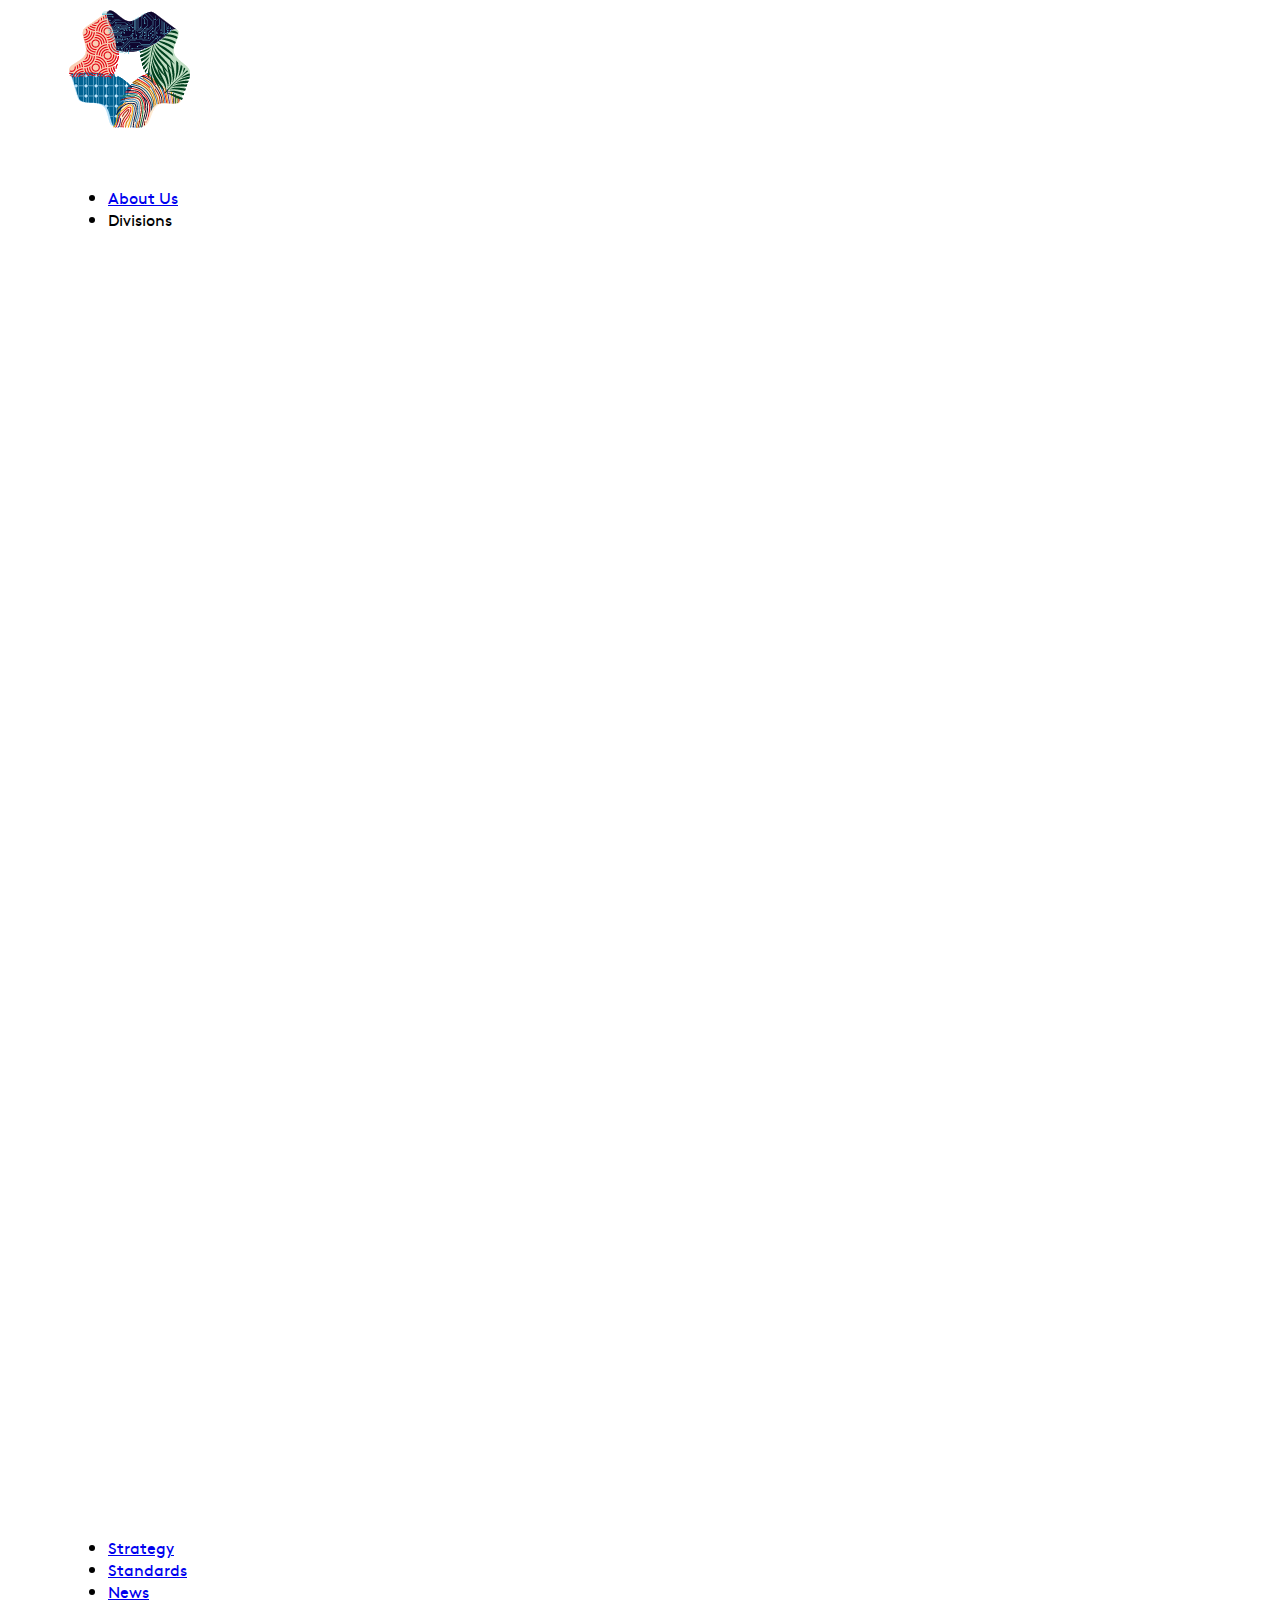
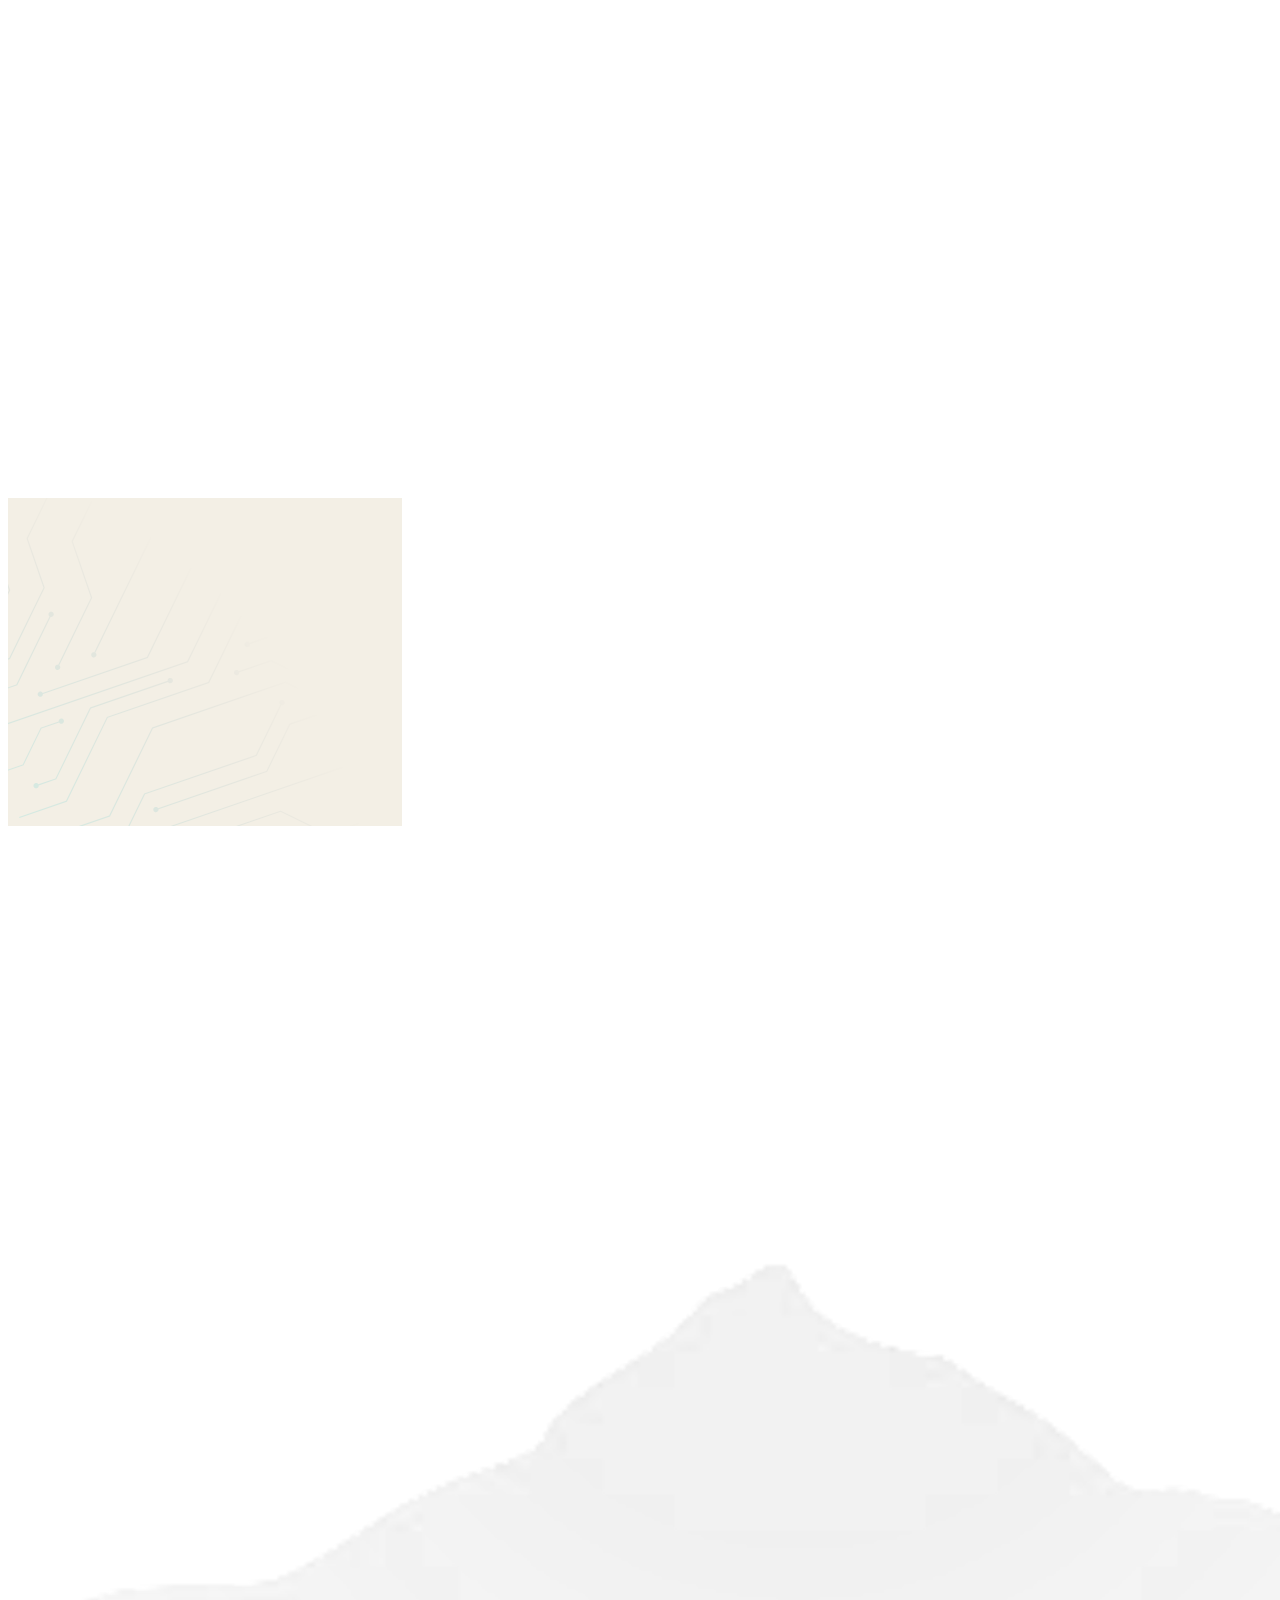
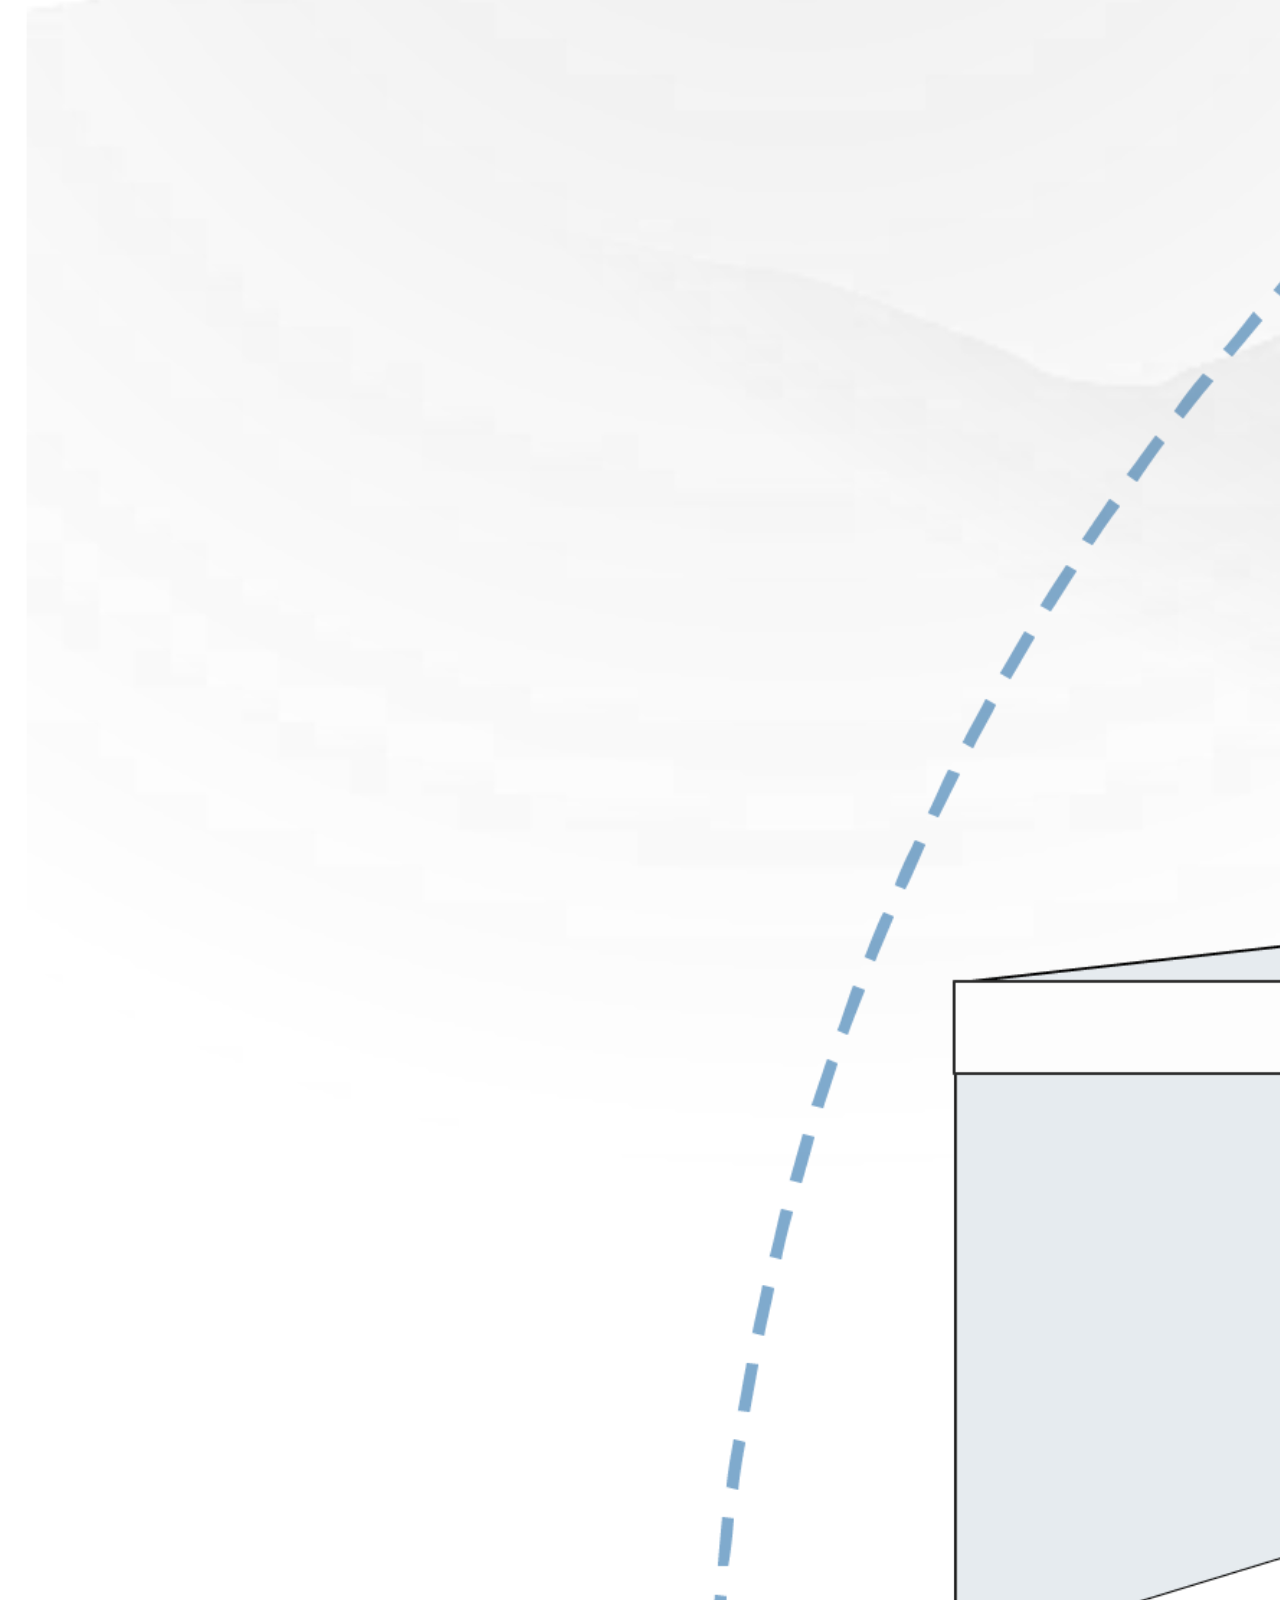
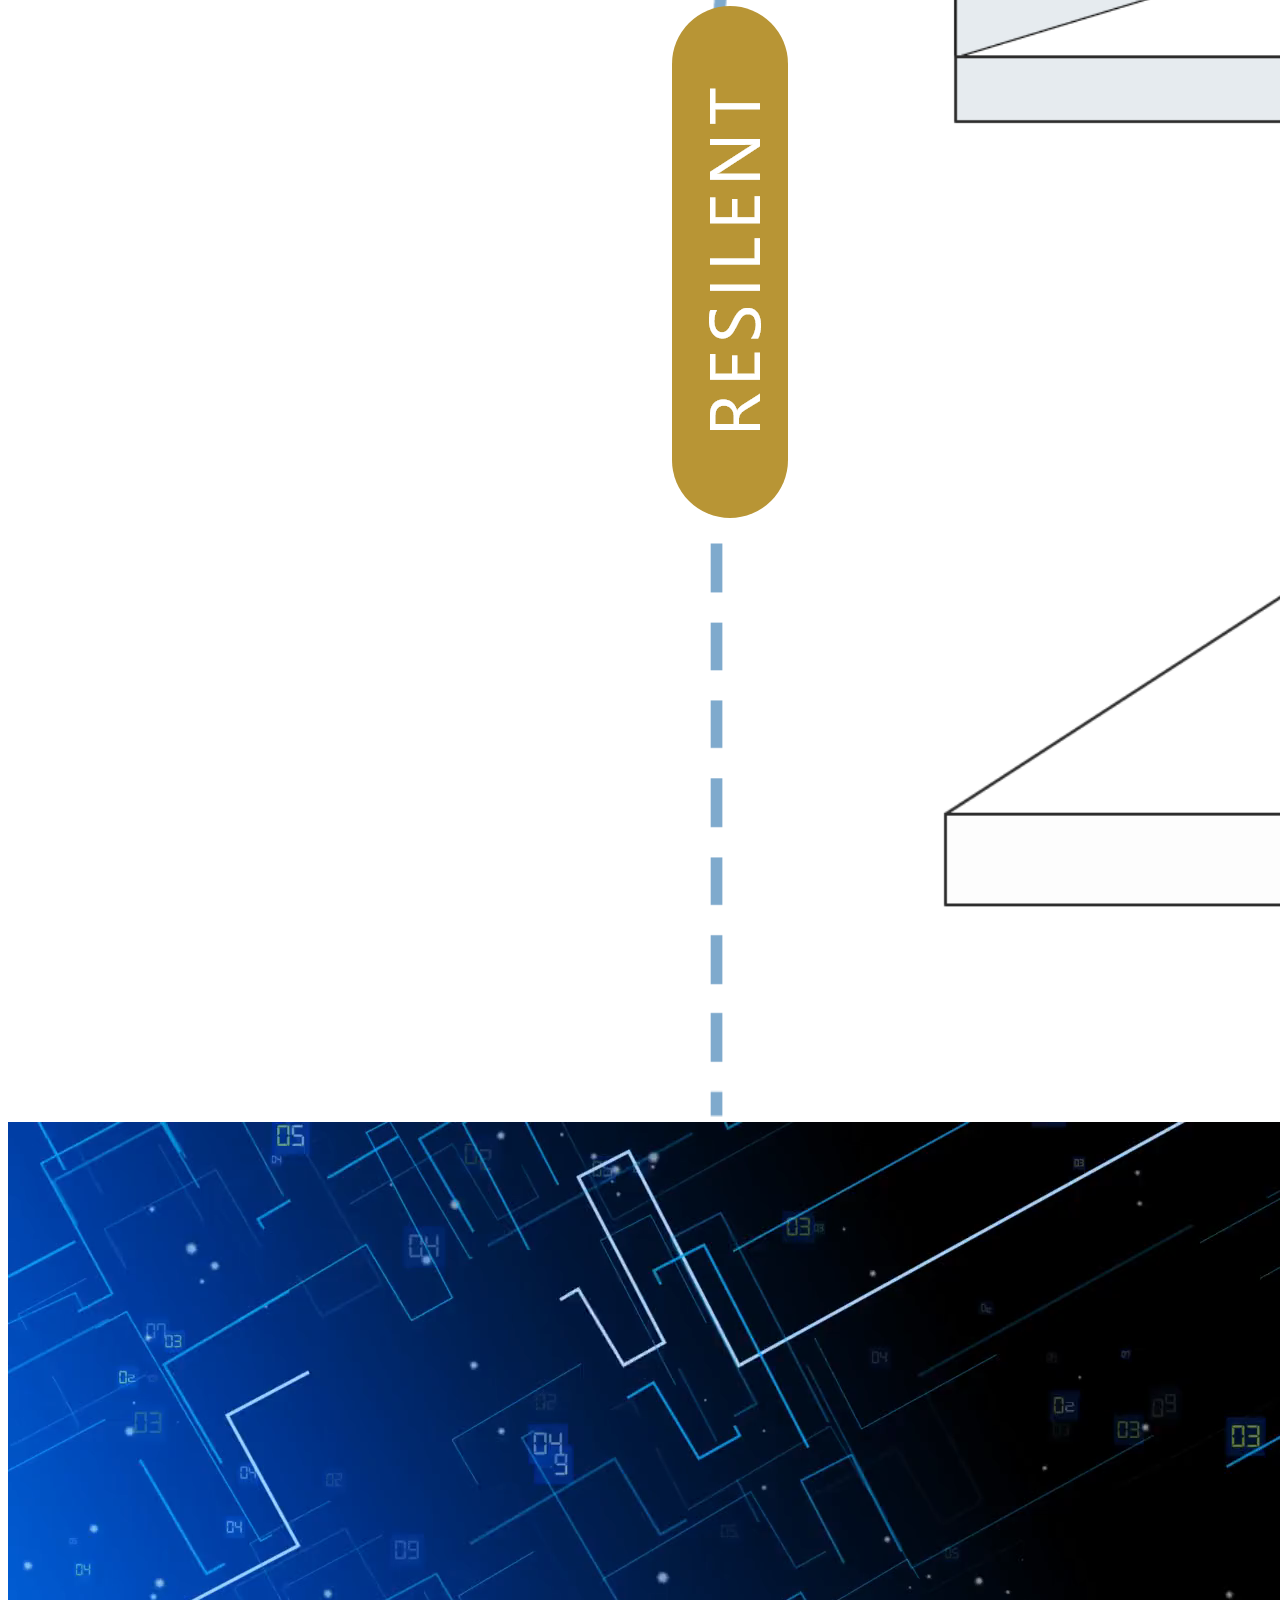
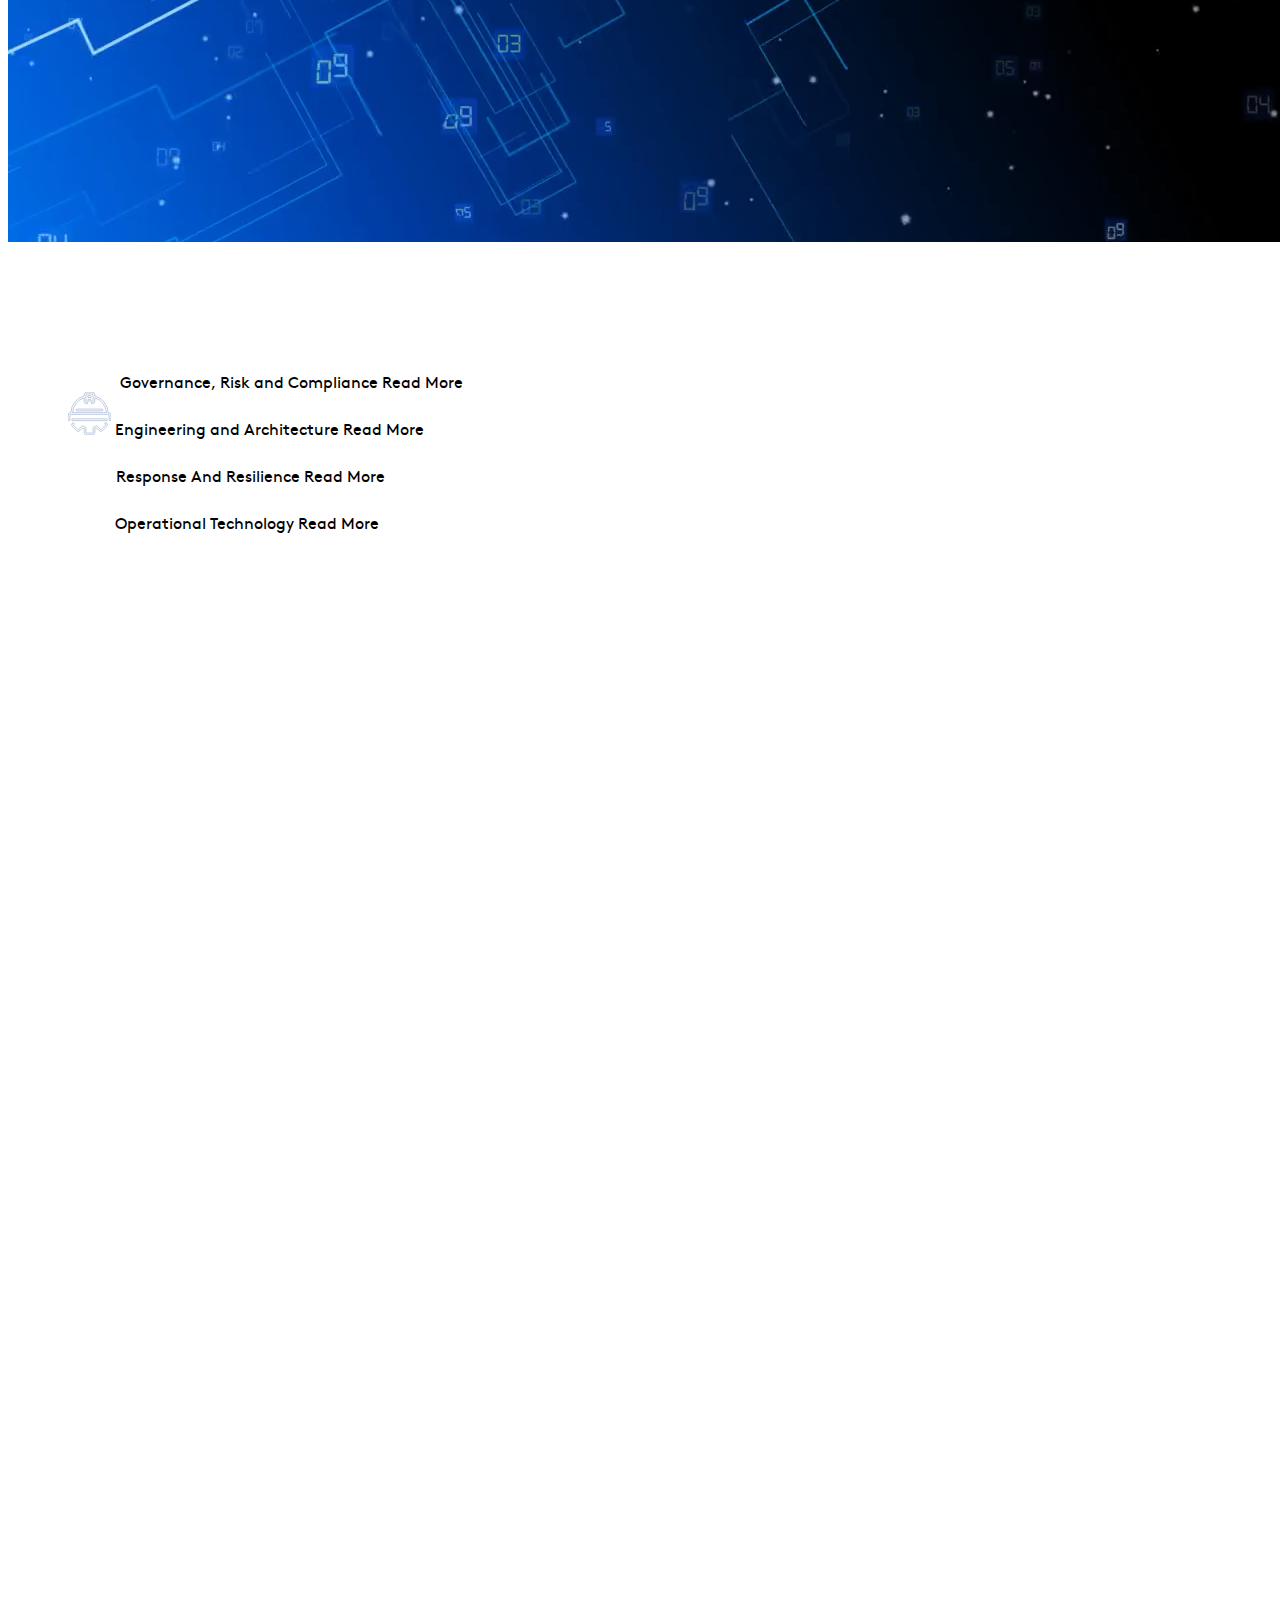
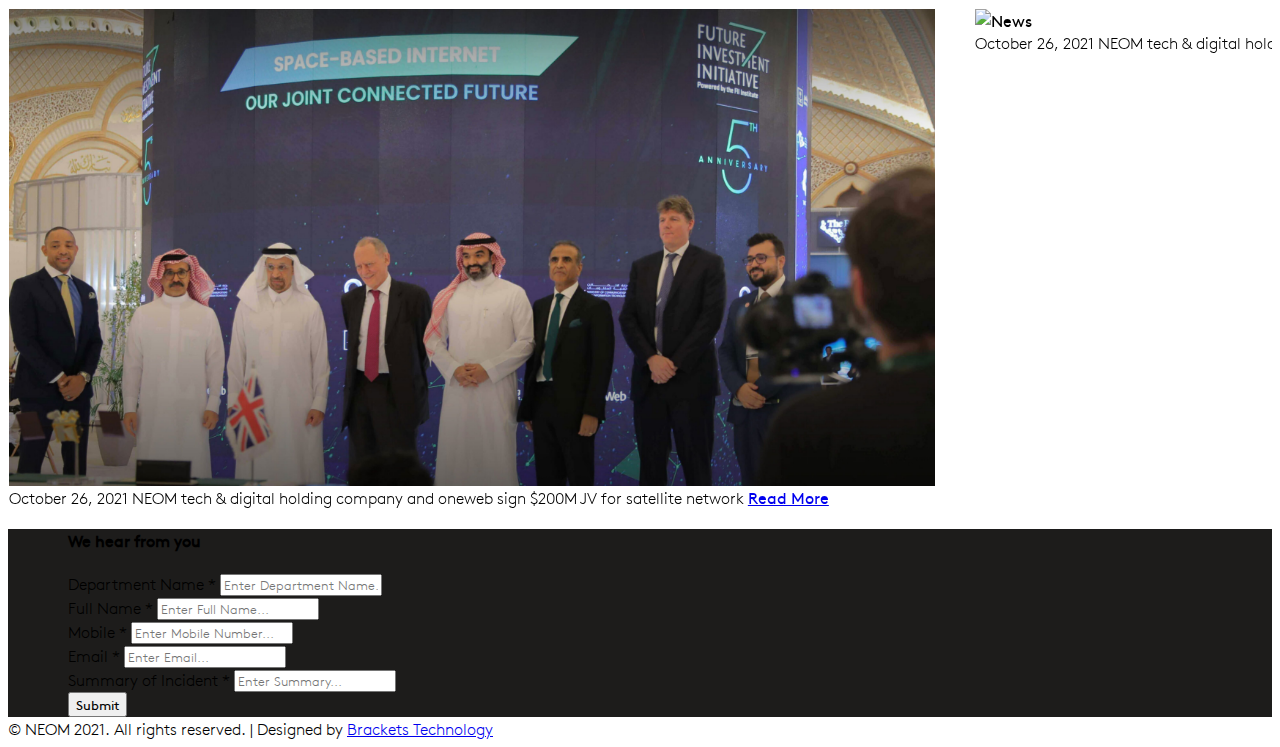
==== index.html @ 6e7fffa0 "origin" ====
<!DOCTYPE html>
<html lang="en">

<head>
    <meta charSet="UTF-8" />
    <meta httpEquiv="X-UA-Compatible" content="IE=edge" />
    <meta name="viewport" content="width=device-width, initial-scale=1.0" />
    <meta name="viewport" content="width=device-width, initial-scale=1.0, maximum-scale=1.0, user-scalable=1.0" />
    <link rel="canonical" href='' />
    <meta name="viewport" content="width=device-width, user-scalable=no" />
    <meta name="robots" content="noindex" />
    <meta name="apple-mobile-web-app-capable" content="yes" />
    <meta property="og:locale" content="en_US" />
    <meta property="og:type" content="article" />
    <meta property="og:title" content />
    <meta property="og:description" content />
    <meta property="og:url" content />
    <meta property="og:site_name" content />
    <meta property="og:image" content />
    <meta name="twitter:card" content />
    <meta name="twitter:site" content />
    <meta name="twitter:creator" content />
    <meta name="twitter:title" content />
    <meta name="twitter:description" content />
    <meta name="twitter:domain" content />
    <meta name="twitter:image" content />
    <meta name="twitter:url" content />
    <meta itemProp="image" content />
    <meta itemProp="name" content />
    <meta itemProp="description" content />
    <meta name="geo.region" content />
    <meta name="geo.placename" content />
    <meta name="geo.position" content />
    <meta name="ICBM" content />
    <meta name content />

    <link rel="icon" type="image/png" sizes="16x16" href="./assets/favicons/favicon-16x16.png">
    <link rel="icon" type="image/png" sizes="32x32" href="./assets/favicons/favicon-32x32.png">
    <link rel="apple-touch-icon" sizes="180x180" href="./assets/favicons/apple-touch-icon.png">

    <meta name="theme-color" content="#0054a6" />
    <title>Neom</title>
    <meta name="description" content="">

    <link rel="stylesheet" href="./assets/styles/global.css">
    <link rel="stylesheet" href="./assets/styles/aos.css">

    <link rel="stylesheet" href="./assets/styles/owl.carousel.min.css">
    <link rel="stylesheet" href="./assets/styles/owl.theme.default.min.css">

    <script src="./assets/js/tailwind.js"></script>
    <script src="./assets/js/config.js"></script>
</head>

<body>
    <nav
    class="left-[50%] z-30 transform translate-x-[-50%] myContainer flex justify-between absolute top-10 items-center">
    <div class="w-[237px] h-[78px]">
        <a href="/">
            <img src="./assets/images/png/logo.png" alt="Neom Logo">
        </a>
    </div>
    <ul class="text-white uppercase  flex gap-x-12">
        <li class="hover:text-gold transition-all duration-300 tracking-[3px]">
            <a href="/about.html">
                About Us
            </a>
        </li>
        <li onmouseenter="handleDropdownMouseEnter(this)" onmouseleave="handleDropdownMouseLeave(this)"
            class="relative dropdownBtn ">
            <span
                class="cursor-pointer tracking-[3px] flex gap-x-[5px] hover:text-gold transition-all  duration-300">
                Divisions
                <img class="relative transition-all duration-300" src='./assets/images/svg/arrow.svg' />
            </span>
            <div class="dropdown bachalay">
                <div
                class="px-[28px] pt-[28px] dropdown  w-[549px] overflow-hidden h-[180px] top-10 normal-case transition-all duration-300       tracking-0 absolute left-[-210px] rounded-[15px] flex justify-between  ">
                <!-- <div class="img_container absolute top-[-130px] right-[-200px]">
                    <img src="./assets/images/svg/menu-brand.svg" alt="brandIcon">
                </div> -->
                <div class="absolute top-0 right-0 img_container w-[175px]">
                    <img src="./assets/images/brandicons/navBrand.png" alt="navBrand">
                </div>
                <ul class="flex flex-col gap-y-[24px]">
                    <li class="hover:text-gold transition-all duration-300">
                        <a href="/governance.html" class="brown-light">
                            Governance, Risk and Compliance
                        </a>
                    </li>
                    <li class="hover:text-gold transition-all duration-300">
                        <a href="/engineering.html" class="brown-light">
                            Engineering and Architecture
                        </a>
                    </li>
                    <li class="hover:text-gold transition-all duration-300">
                        <a href="/response.html" class="brown-light">
                            Response and Resilience
                        </a>
                    </li>
                </ul>
                <ul>
                    <li class="hover:text-gold transition-all duration-300 relative z-5">
                        <a href="/operational.html" class="brown-light">
                            Operational Technology
                        </a>
                    </li>
                </ul>
            </div>
            </div>
           
        </li>
        <li class="hover:text-gold transition-all duration-300 tracking-[3px]">
            <a href="/strategy.html">
                Strategy
            </a>
        </li>
        <li class="hover:text-gold transition-all duration-300 tracking-[3px]">
            <a href="/standards.html">
                Standards
            </a>
        </li>
        <li class="hover:text-gold transition-all duration-300 tracking-[3px]">
            <a href="/news.html">
                News
            </a>
        </li>
    </ul>
</nav>
    <section id="firstSection" class="relative min-h-[100vh]">
        <div class="w-full h-full absolute top-0 left-0">

            <span class="absolute top-0 left-0 w-full h-full z-[2]   homeHeroOverlay1">

            </span>


            <video autoplay muted loop class="w-full h-full object-cover relative  "
                src="./assets/videos/big-city-of-big-data-animation-of-the-city-2022-03-19-07-37-07-utc.MP4 (1) (1) (1).mp4"></video>


        </div>


        <div class="myContainer relative flex flex-col z-[3]  justify-center min-h-[100vh] text-white">
            <h1 id="heroHeading" data-aos-once="true" data-aos="fade" data-aos-duration="700"
                class=" text-5xl uppercase w-1/2 leading-[64px] tracking-[9.6px] "><span
                    class="text-gold">Privacy</span> Is Not For The Passive</h1>
            <p id="heroText" data-aos-once="true" data-aos="fade-up" data-aos-delay="500" data-aos-duration="700"
                class="delay-5s text-xl leading-[30px] w-[50%] mt-4 brown-light ">Information is the oxygen of the modern age. It seeps
                through the walls <br> topped by barbed wire, it wafts across the electrified borders.</p>
        </div>

    </section>
    <section class="bg-light">
        <section id="secondSection" class="">
            <div  class="rightEdge bg-offWhite mt-[-40px] ml-auto  z-[3] relative">
                <div
                class="py-[130px] z-[3] pl-[30px] overflow-hidden pr-[60px] max-w-[1360px]   flex justify-between relative">
                <h2 data-aos-once="true" data-aos="fade" data-aos-duration="700"
                    class="text-[40px] mt-[-10px] text-right tracking-[8px] leading-[56px] uppercase w-[38.5%] text-black">
                    Neom Mission To <span class="tracking-[9px]">Technology And <span
                            class="text-gold">Security</span></span>
                </h2>
                <div class="w-[58%] leading-[30px]  text-xl text-black">
                    <p data-aos-once="true" data-aos="fade-up" data-aos-delay="500" data-aos-duration="700"
                        class="brown-light">
                        NEOM is committed to protecting the security and privacy of its IT/OT assets in accordance with
                        National Cybersecurity Authority (NCA) and National Data Management Office (NDMO) regulatory
                        requirements. Information and Operational Technology (OT) assets should be protected against the
                        changing threat landscape to ensure NEOMs meet their business objectives while managing
                        Cybersecurity risk to acceptable levels and maximizing the return on investment.
                    </p>
                    <p data-aos-once="true" data-aos="fade-up" data-aos-delay="700" data-aos-duration="700"
                        class="brown-light mt-10">
                        The senior leadership of NEOM has established a robust Cybersecurity Risk Management Department,
                        to provide the guidance and assurance necessary to protect IT/OT assets and effectively manage
                        Cybersecurity risks within NEOM’s environment and with its partners.
                    </p>
                </div>
                <!-- <span class="absolute mybrandIcon">
                    <img src="./assets/images/svg/banner-mission.svg" alt="brandIcon">
                </span> -->
                <span class="absolute bottom-0 left-0 ">
                    <img src="./assets/images/brandicons/missionbrandicon.png" alt="brandIcon">
                </span>
            </div>
            </div>
            
        </section>
        <section id="thirdSection" class="max-w-[1050px] mx-auto  flex justify-between mt-[130px]">
            <div class="w-[22%]">
                <img data-aos-once="true" data-aos="zoom-in" data-aos-duration="700"
                    src="./assets/images/svg/qoutes.svg" alt="Quotes">
            </div>
            <div>
                <p data-aos-once="true" data-aos="fade" data-aos-delay="500" data-aos-duration="700"
                    class="text-black text-[28px] leading-[42px]">
                    NEOM will be the most secured <span class="text-gold">humanity centered</span> cognitive region
                    where bold dreams are realised.
                </p>
                <div class="mt-[88px] flex flex-col">
                    <span data-aos-once="true" data-aos="fade-up" data-aos-duration="700"
                        class="text-black  text-[22px] leading-[30px]">
                        Mesfer Almesfer
                    </span>
                    <span data-aos-once="true" data-aos="fade-up" data-aos-delay="500" data-aos-duration="700"
                        class="text-black  brown-light text-lg leading-[30px]">
                        Cybersecurity Director (CISO)
                    </span>
                </div>

            </div>
        </section>
        <span class="block mx-auto h-[130px] w-[2px]   my-[88px]">
            <lottie-player src="./assets/lf30_editor_1wxncxtj.json" background="transparent" speed="1"
                style="width: 2px; height: 130px;" loop autoplay></lottie-player>

        </span>

        <section>
            <div class="myContainer text-black ">
                <h3 data-aos-once="true" data-aos="fade-up" data-aos-duration="700"
                    class="w-1/2 text-center mx-auto text-[40px] uppercase tracking-[8px] leading-[56px]">Fuelled Bt a
                    secure by design <span class="text-gold">approach</span></h3>
                <p data-aos-once="true" data-aos="fade-up" data-aos-delay="300" data-aos-duration="700"
                    class="mt-8 w-[59%] text-center mx-auto brown-light text-xl">Cybersecurity at NEOM will be enabled
                    by an invisible infrastructure that maintains resilience and empowers a digital lifestyle. The
                    cybersecurity program will be fuelled <br> a secure by design approach</p>
            </div>
            <div class="mt-[77px]">
                <img src="./assets/images/home/neom-shield.png" class="lazy" loading="lazy" alt="Neom Shield">
            </div>
        </section>
    </section>
    <section class="relative">
        <div class="absolute top-0 left-0  w-full h-full">
            <span class="absolute top-0 left-0  z-[2] w-full h-full homeOverlay3">

            </span>
            <video class="w-full h-full object-cover relative lazy " loading='lazy'
                src="./assets/videos/final_6214fe1c75568300765a62ca_225206.mp4" muted loop autoplay></video>
        </div>
        <div class="myContainer text-white flex flex-col py-[205px]  z-[3] items-center relative">
            <h4 data-aos-once="true" data-aos="fade-up" data-aos-duration="700"
                class="uppercase text-[40px] leading-[56px] tracking-[8px] text-center">Neom Cybersecurity Divisions
            </h4>
            <p data-aos-once="true" data-aos="fade-up" data-aos-delay="300" data-aos-duration="700"
                class="brown-light text-xl leading-[30px] text-center w-[64%] mt-3">Lorem ipsum dolor sit amet,
                consetetur sadipscing elitr, sed diam nonumy eirmod tempor invidunt ut labore et dolore voluptua.</p>
            <div class="w-full flex justify-between  mt-[90px]">
                <div
                    class="w-[21.5%] h-[200px] border-r-[0.5px] border-white flex flex-col justify-center readMoreContainer">
                    <img src="./assets/images/home/caution.svg"
                        class="w-[48px]  h-[42px] transition-all duration-300 mb-5" alt="Caution">
                    <span class="text-lg uppercase tracking-[3.6px] ">Governance, Risk and Compliance</span>
                    <span class="text-[15px] leading-[21px] tracking-[3px]  uppercase flex items-end  readMore"><span
                            class="flex gap-x-2 mt-8">Read More <img class="transform rotate-[270deg] translate-y-[1px]"
                                src="./assets/images/svg/arrow.svg" alt="Arrow"></span> </span>
                </div>
                <div
                    class="w-[21.5%] h-[200px] border-r-[0.5px] border-white flex flex-col justify-center readMoreContainer">
                    <img src="./assets/images/home/engineering.svg"
                        class="w-[48px]  h-[42px] transition-all duration-300 mb-5" alt="Engineering And Architecture">
                    <span class="text-lg uppercase tracking-[3.6px] ">Engineering and Architecture</span>
                    <span class="text-[15px] leading-[21px] tracking-[3px]  uppercase flex items-end  readMore"><span
                            class="flex gap-x-2 mt-8">Read More <img class="transform rotate-[270deg] translate-y-[1px]"
                                src="./assets/images/svg/arrow.svg" alt="Arrow"></span> </span>

                </div>
                <div
                    class="w-[21.5%] h-[200px] border-r-[0.5px] border-white flex flex-col justify-center readMoreContainer">
                    <img src="./assets/images/home/fast-time.svg"
                        class="w-[48px]  h-[42px] transition-all duration-300 mb-5" alt="Response And Resilience">
                    <span class="text-lg uppercase tracking-[3.6px] ">Response And Resilience</span>
                    <span class="text-[15px] leading-[21px] tracking-[3px]  uppercase flex items-end  readMore"><span
                            class="flex gap-x-2 mt-8">Read More <img class="transform rotate-[270deg] translate-y-[1px]"
                                src="./assets/images/svg/arrow.svg" alt="Arrow"></span> </span>

                </div>
                <div class="w-[21.5%] h-[200px]  flex flex-col justify-center  readMoreContainer">
                    <img src="./assets/images/home/circuit.svg"
                        class="w-[48px]  h-[42px] transition-all duration-300 mb-5" alt="Operational Technology">
                    <span class="text-lg uppercase tracking-[3.6px] ">Operational Technology</span>
                    <span class="text-[15px] leading-[21px] tracking-[3px]  uppercase flex items-end  readMore"><span
                            class="flex gap-x-2 mt-8">Read More <img class="transform rotate-[270deg] translate-y-[1px]"
                                src="./assets/images/svg/arrow.svg" alt="Arrow"></span> </span>

                </div>

            </div>
        </div>
    </section>
    <section class=" bg-light">
        <div class="  relative text-black max-w-[1440px] px-[60px] mx-auto overflow-hidden">
            <!-- <div class="w-[1320px] h-[2000px] position absolute left-[50%] transform translate-x-[-50%] mx-auto mt-[-1650px] border border-[#bfbdb9] rounded-[1144px]">
                    
                </div> -->
            <div
                class="w-[1320px] h-[2000px] position absolute transition-all duration-500 gradient1 slideNav left-[50%] transform translate-x-[-50%] mx-auto mt-[-1650px]  rounded-[1144px]">
                <div class="roundkrna  left-[2px] top-[2px]  rounded-[1144px] bg-light relative  ">

                </div>
            </div>

            <span data-aos-once="true" data-aos="fade-up" data-aos-duration="500" onclick="slide(1)"
                class="w-[98px] h-[98px] transition-all cursor-pointer hover:bg-[#9c9b98]  nav-ball duration-500 flex justify-center tracking-[3px] text-white text-[42px] brown-light items-center  rounded-full carouselcircleBlue absolute top-[205px] left-[330px] ">
                01
            </span>
            <span data-aos-once="true" data-aos="fade-up" data-aos-delay="200" data-aos-duration="500"
                onclick="slide(2)"
                class="w-[98px] h-[98px] transition-all cursor-pointer hover:bg-[#9c9b98] nav-ball duration-300  flex justify-center tracking-[3px] text-white text-[42px] brown-light items-center rounded-full bg-[#bfbdb9]  absolute top-[285px] left-[540px] ">
                02
            </span>
            <span data-aos-once="true" data-aos="fade-up" data-aos-delay="400" data-aos-duration="500"
                onclick="slide(3)"
                class="w-[98px] h-[98px] transition-all cursor-pointer hover:bg-[#9c9b98] nav-ball duration-300  flex justify-center tracking-[3px] text-white text-[42px] brown-light items-center rounded-full bg-[#bfbdb9] absolute top-[290px] left-[780px] ">
                03
            </span>
            <span data-aos-once="true" data-aos="fade-up" data-aos-delay="600" data-aos-duration="500"
                onclick="slide(4)"
                class="w-[98px] h-[98px] transition-all cursor-pointer hover:bg-[#9c9b98] nav-ball duration-300  flex justify-center tracking-[3px] text-white text-[42px] brown-light items-center rounded-full bg-[#bfbdb9] absolute top-[205px] right-[330px] ">
                04
            </span>
            <div class="myContainer pt-20 relative">
                <h4 data-aos-once="true" data-aos="fade-up" data-aos-duration="700"
                    class="text-[40px] uppercase tracking-[8px] leading-[56px] w-[80%] text-center mx-auto">Guidelines
                    for a Cyber-secure <span class="text-gold">New Future</span></h4>

            </div>

            <div class="myCarousel mt-[320px] relative ">
                <div
                    class="slide slideOne flex flex-col slide-active transition-all duration-300   items-center text-center">
                    <span data-aos-once="true" data-aos="fade-up" data-aos-duration="700"
                        class="text-[28px]">Compelling</span>
                    <span data-aos-once="true" data-aos="fade-up" data-aos-delay="300" data-aos-duration="700"
                        class="mt-[22px] brown-light text-lg leading-[28px] w-1/2 mb-12">Succinct enough to be
                        memorable, yet capture the essence of the cybersecurity practice; should reflect the common
                        business language</span>
                    <img data-aos-once="true" data-aos="fade-up" data-aos-duration="700"
                        src="./assets/images/home/compelling.svg" class="lazy" loading="lazy" alt="Compelling">
                </div>
                <div class="slide slideTwo flex flex-col hidden transition-all duration-300  items-center text-center">
                    <span data-aos-once="true" data-aos="fade-up" data-aos-duration="700"
                        class="text-[28px]">SlideTwo</span>
                    <span data-aos-once="true" data-aos="fade-up" data-aos-delay="300" data-aos-duration="700"
                        class="mt-[22px] brown-light text-lg leading-[28px] w-1/2 mb-12">Succinct enough to be
                        memorable, yet capture the essence of the cybersecurity practice; should reflect the common
                        business language</span>
                    <img data-aos-once="true" data-aos="fade-up" data-aos-duration="700"
                        src="./assets/images/home/compelling.svg" class="lazy" loading="lazy" alt="Compelling">
                </div>
                <div
                    class="slide slideThree flex flex-col hidden transition-all duration-300  items-center text-center">
                    <span data-aos-once="true" data-aos="fade-up" data-aos-duration="700"
                        class="text-[28px]">SlideThree</span>
                    <span data-aos-once="true" data-aos="fade-up" data-aos-delay="300" data-aos-duration="700"
                        class="mt-[22px] brown-light text-lg leading-[28px] w-1/2 mb-12">Succinct enough to be
                        memorable, yet capture the essence of the cybersecurity practice; should reflect the common
                        business language</span>
                    <img data-aos-once="true" data-aos="fade-right" data-aos-duration="700"
                        src="./assets/images/home/compelling.svg" class="lazy" loading="lazy" alt="Compelling">
                </div>
                <div class="slide slideFour flex flex-col hidden transition-all duration-300  items-center text-center">
                    <span data-aos-once="true" data-aos="fade-right" data-aos-duration="700"
                        class="text-[28px]">SlideFour</span>
                    <span data-aos-once="true" data-aos="fade-up" data-aos-delay="300" data-aos-duration="700"
                        class="mt-[22px] brown-light text-lg leading-[28px] w-1/2 mb-12">Succinct enough to be
                        memorable, yet capture the essence of the cybersecurity practice; should reflect the common
                        business language</span>
                    <img data-aos-once="true" data-aos="fade-right" data-aos-duration="700"
                        src="./assets/images/home/compelling.svg" class="lazy" loading="lazy" alt="Compelling">
                </div>
            </div>
        </div>

    </section>

    <section>
        <section class="bg-light">
            <div class="rightEdge ml-auto rightEdgeCarousel pl-[60px] pt-[110px] relative top-5 text-black">
                <div class="flex justify-between  pr-[60px]">
                    <h4 class="text-[40px] uppercase tracking-[8px]" data-aos-once="true" data-aos="fade"
                        data-aos-duration="700">cybersecurity news</h4>
                    <div class="slider_nav flex gap-x-6">
                        <img data-aos-once="true" data-aos="zoom-in" data-aos-delay="500" data-aos-duration="500"
                            class="am-prev   cursor-pointer hover:opacity-[0.4] transition-all duration-300"
                            src="./assets/images/svg/arrow-left-hand.svg" alt="">
                        <img data-aos-once="true" data-aos="zoom-in" data-aos-delay="700" data-aos-duration="500"
                            class="am-next cursor-pointer hover:opacity-[0.4] transition-all duration-300"
                            src="./assets/images/svg/arrow-right-hand.svg" alt="">
                    </div>
                </div>

                <div class="owl-carousel owl-theme top-[65px] ">
                    <div
                        class="item relative h-[600px] rounded-[25px] overflow-hidden flex flex-col text-white justify-end ">
                       
                        <div class="img_container absolute top-0 left-0 w-full h-full">
                            <a href="#" class="absolute z-[5] top-0 left-0 w-full h-full bg-[#13100d4f]">

                            </a>
                            <img src="./assets/images/home/space based internet.jpg" alt="News">
                        </div>
                        <div href="#" class="flex flex-col   pb-[40px] px-[40px] relative">
                            <span class="brown-light mb-4">October 26, 2021</span>
                            <span class="mb-10 brown-light leading-[34px] w-[63%] text-[26px]">NEOM tech & digital
                                holding company and oneweb sign $200M JV for satellite network</span>
                            <a href='#'
                                class="text-[15px] relative z-[6] hover:text-[#ebc03f] transition-all duration-300 text-gold tracking-[3px] uppercase">Read
                                More</a>
                        </div>

                    </div>
                    <div
                        class="item relative h-[600px] rounded-[25px] overflow-hidden flex flex-col text-white justify-end ">
                       
                        <div class="img_container absolute top-0 left-0 w-full h-full">
                            <a href="#" class="absolute z-[5] top-0 left-0 w-full h-full bg-[#13100d4f]">

                            </a>
                            <img src="./assets/images/home/News.jpg" alt="News">
                        </div>
                        <div href="#" class="flex flex-col   pb-[40px] px-[40px] relative">
                            <span class="brown-light mb-4">October 26, 2021</span>
                            <span class="mb-10 brown-light leading-[34px] w-[63%] text-[26px]">NEOM tech & digital
                                holding company and oneweb sign $200M JV for satellite network</span>
                            <a href='#'
                                class="text-[15px] hover:text-[#ebc03f] relative z-[6] transition-all duration-300 text-gold tracking-[3px] uppercase">Read
                                More</a>
                        </div>

                    </div>
                  

                </div>
            </div>

        </section>
        <section class="dark-gray min-h-[920px] flex items-end relative">
            <div id="googleMap" class="absolute top-0 left-0 w-full h-full"></div>
            <div class="myContainer py-[130px] text-white">
                <h4 class="text-[40px] uppercase tracking-[8px] leading-[56px] relative">We hear from you</h4>
                <form class="relative mt-[74px] flex  justify-between gap-y-[55px] flex-wrap w-[59.55%]">
                    <div class="flex flex-col gap-y-[22px] w-[47%]">
                        <label for="deapartmentName"
                            class="uppercase text-lg leading-[20px] tracking-[3.6px] brown-light">Department Name <span
                                class="text-gold brown-light">*</span></label>
                        <input required type="text" name="deapartmentName" id="deapartmentName"
                            class="text-[18px] brown-light ourline-0 text-[#ffffff80] placeholder:text-[#ffffff80] bg-transparent border-b border-[#ffffff80] pb-2"
                            placeholder="Enter Department Name...">
                    </div>
                    <div class="flex flex-col gap-y-[22px] w-[47%]">
                        <label for="fullName" class="uppercase text-lg leading-[20px] tracking-[3.6px] brown-light">Full
                            Name <span class="text-gold brown-light">*</span></label>
                        <input required type="text" name="fullName" id="fullName"
                            class="text-[18px] brown-light ourline-0 text-[#ffffff80] placeholder:text-[#ffffff80] bg-transparent border-b border-[#ffffff80] pb-2"
                            placeholder="Enter Full Name...">
                    </div>
                    <div class="flex flex-col gap-y-[22px] w-[47%]">
                        <label for="mobile" class="uppercase text-lg leading-[20px] tracking-[3.6px] brown-light">Mobile
                            <span class="text-gold brown-light">*</span></label>
                        <input required type="number" name="mobile" id="mobile"
                            class="text-[18px] brown-light ourline-0 text-[#ffffff80] placeholder:text-[#ffffff80] bg-transparent border-b border-[#ffffff80] pb-2"
                            placeholder="Enter Mobile Number...">
                    </div>
                    <div class="flex flex-col gap-y-[22px] w-[47%]">
                        <label for="email" class="uppercase text-lg leading-[20px] tracking-[3.6px] brown-light">Email
                            <span class="text-gold brown-light">*</span></label>
                        <input required type="text" name="email" id="email"
                            class="text-[18px] brown-light ourline-0 text-[#ffffff80] placeholder:text-[#ffffff80] bg-transparent border-b border-[#ffffff80] pb-2"
                            placeholder="Enter Email...">
                    </div>
                    <div class="flex flex-col gap-y-[22px] w-[100%]">
                        <label for="Summary"
                            class="uppercase text-lg leading-[20px] tracking-[3.6px] brown-light">Summary of Incident
                            <span class="text-gold brown-light">*</span></label>
                        <input required type="text" name="Summary" id="Summary"
                            class="text-[18px] brown-light ourline-0 text-[#ffffff80] placeholder:text-[#ffffff80] bg-transparent border-b border-[#ffffff80] pb-2"
                            placeholder="Enter Summary...">
                    </div>
                    <button
                        class="w-[184px] bg-[#b89535] hover:bg-[#ebc03f] text-[15px] uppercase tracking-[3px] transition-all duration-300 h-[53px] rounded-[28px]">
                        Submit
                    </button>
                </form>
            </div>
        </section>
    </section>

    <footer class="bg-light h-[82px] border-t-[6px] border-gold   text-15 flex justify-center items-center ">
        <span class="brown-light">© NEOM 2021. All rights reserved. | Designed by <a href="https://brackets-tech.com/"
                target="_blank" class="brown-light text-gold">Brackets Technology</a></span>
    </footer>

    <script src="./assets/js/jquery.min.js"></script>
    <script src="./assets/js/myCarousel.js">
    </script>
    <script src="./assets/js/global.js"></script>
    <script src="./assets/js/jquery.lazy.min.js"></script>
    <script src="./assets/js/jquery.lazy.plugins.min.js"></script>
    <script src="./assets/js/aos.js"> </script>
    <script src="./assets/js/lazy.js"></script>
    <script src="./assets/js/aosinitialize.js"></script>
    <script src="./assets/js/owl.carousel.min.js"></script>
    <script src="./assets/js/owlHome.js"></script> 
    <!-- 24.709724, 46.645758 -->
    <!-- 24.709860, 46.645651 -->
    <script src="https://unpkg.com/@lottiefiles/lottie-player@latest/dist/lottie-player.js"></script>

    <script
        src="./assets/js/map.js"
    >
    </script>

    <script
        src="https://maps.googleapis.com/maps/api/js?key=AIzaSyCpU_U9dBKsILBrm4AQ9tYojZGRMWnXbME&callback=myMap"></script>

</body>

</html>
---- assets/styles/global.css ----
@font-face {
	font-family: "Brown Regular";
  	src: url("../fonts/Brown-Regular.eot"); /* IE9*/
  	src: url("../fonts/Brown-Regular.eot?#iefix") format("embedded-opentype"), /* IE6-IE8 */
  	url("../fonts/Brown-Regular.woff2") format("woff2"), /* chromeã€firefox */
  	url("../fonts/Brown-Regular.woff") format("woff"), /* chromeã€firefox */
  	url("../fonts/Brown-Regular.ttf") format("truetype"), /* chromeã€firefoxã€operaã€Safari, Android, iOS 4.2+*/
  	url("../fonts/Brown-Regular.svg#Brown Regular Regular") format("svg"); /* iOS 4.1- */
}
@font-face {
	font-family: "Brown Light";
  	src: url("../fonts/Brown-Light.eot"); /* IE9*/
  	src: url("../fonts/Brown-Light.eot?#iefix") format("embedded-opentype"), /* IE6-IE8 */
  	url("../fonts/Brown-Light.woff2") format("woff2"), /* chromeã€firefox */
  	url("../fonts/Brown-Light.woff") format("woff"), /* chromeã€firefox */
  	url("../fonts/Brown-Light.ttf") format("truetype"), /* chromeã€firefoxã€operaã€Safari, Android, iOS 4.2+*/
  	url("../fonts/Brown-Light.svg#Brown Light") format("svg"); /* iOS 4.1- */
}
*{
    font-family:'Brown Regular', 'Segoe UI', Tahoma, Geneva, Verdana, sans-serif;
}

.brown-light{
    font-family: 'Brown Light', 'Segoe UI', Tahoma, Geneva, Verdana, sans-serif;
}
.brown-regular{
    font-family: 'Brown Regular', 'Segoe UI', Tahoma, Geneva, Verdana, sans-serif;
}
.myContainer{
    width: 100%;
    max-width: 1440px;
    padding-left: 60px;
    padding-right: 60px;
    margin-left: auto;
    margin-right: auto;
}
.myContainerWithoutPadding{
    width: 100%;
    max-width: 1440px; 
    margin-left: auto;
    margin-right: auto;
}
.homeHeroOverlay1{
    background: transparent linear-gradient(91deg, #13100DDE 0%, #13100D00 100%) 0% 0% no-repeat padding-box;
}
.homeHeroOverlay2{
    background: var(--unnamed-color-003865) 0% 0% no-repeat padding-box;
    background: #003865 0% 0% no-repeat padding-box;
}
.roundkrna{
    height: calc(100% - 4px);
    width: calc(100% - 4px);
}
.gradient1{
    background: linear-gradient(to right, #00569c  0% ,  #00569c  25%,  #bfbdb9  26%, #bfbdb9 100%);
}
.gradient2{
    background: linear-gradient(to right, #00569c  0% ,  #00569c  42%,  #bfbdb9  43%, #bfbdb9 100%);
}
.gradient3{
    background: linear-gradient(to right, #00569c  0% ,  #00569c  60%,  #bfbdb9  61%, #bfbdb9 100%);
}
.gradient4{
    background: linear-gradient(to right, #00569c  0% ,  #00569c 100%);
}
.homeOverlay3{
    opacity: 1;
    backdrop-filter: blur(8px);
    -webkit-backdrop-filter: blur(8px);
}
.slide-active{
    display: flex;
    animation: 1s fade;
}
@keyframes fade {
    from{
        opacity: 0;
    }
    to{
        opacity: 1;
    }
}
.tabsHeaderButton{
    cursor: pointer; 
}
.tab{
    display: none!important;
}
.tab.active{
    display: flex!important;
    animation: fade .5s;
}
@keyframes scale {
    0%{
        /* transform: scale(0.9); */
        opacity: 0;
    }
    50%{
        /* transform: scale(1.1); */
        opacity: 0.5;
    }
    100%{
        /* transform: scale(1); */
        opacity: 1;
    }
}

.tabsHeaderButton span::before{
    position:absolute;
    content: '';
    bottom: 0;
    width: 100%;
    height: 3px;
    background: #ebc03f;
    transform: scaleX(0);
    transition: .4s all;
    
}
.tabsHeaderButton:hover span::before,.tabsHeaderButton.active span::before{
    
    transform: scaleX(1);
    
    
}
.mybrandIcon{
    /* width:1663.4px;
 
    height: 1108.93px; */
    bottom: -1080px;
    /* left: -312px; */
    /* transform: rotate(-11deg); */
    transform: matrix(0.95, -0.33, 0.33, 0.95, 0, 0);
    left: -1015px; 

}

.mybrandIcon img{
 width: 100%;
 height: 100%;
 clip-path: polygon(0 18%, 79% 22%, 52% 100%, 0% 100%);
opacity: 0.15;
clip-path: polygon(0 18%, 79% 19%, 52% 100%, 0% 100%);
transform: rotate(11deg);
 object-fit: cover;
}

.img_container img{
    width: 100%;
    height: 100%;
    object-fit: cover;
}
.dropdown{
    background: #13100D 0% 0% no-repeat padding-box;
    box-shadow: 0px 0px 20px #00386533;
    opacity: 0;
    pointer-events: none;
}
.dropdownBtn:hover .dropdown{
    opacity: 1;
    pointer-events: initial;
}
.dropdownBtn:hover >span{
    color: #b89535;
}
.carouselcircleBlue{
    background-image: linear-gradient(
  180deg,
  hsl(207deg 100% 31%) 0%,
  hsl(207deg 100% 31%) 10%,
  hsl(207deg 100% 31%) 20%,
  hsl(207deg 100% 31%) 30%,
  hsl(207deg 100% 32%) 40%,
  hsl(207deg 100% 32%) 50%,
  hsl(207deg 100% 35%) 60%,
  hsl(207deg 100% 39%) 70%,
  hsl(207deg 100% 43%) 80%,
  hsl(207deg 100% 46%) 90%,
  hsl(207deg 100% 50%) 100%
);
}
.carouselcircleBlue:hover{
    background-image: linear-gradient(
  180deg,
  hsl(207deg 100% 41%) 0%,
  hsl(207deg 100% 41%) 10%,
  hsl(207deg 100% 41%) 20%,
  hsl(207deg 100% 41%) 30%,
  hsl(207deg 100% 42%) 40%,
  hsl(207deg 100% 42%) 50%,
  hsl(207deg 100% 45%) 60%,
  hsl(207deg 100% 49%) 70%,
  hsl(207deg 100% 53%) 80%,
  hsl(207deg 100% 56%) 90%,
  hsl(207deg 100% 60%) 100%
);
}

.readMoreContainer:hover .readMore{
    max-height: 50px;
}
.readMoreContainer:hover > img{
    transform: scale(1.2);
}
.readMore{
    max-height: 0px;
    transition: .4s;
    overflow: hidden;
}
.readMoreContainer{
    cursor: pointer;
} 
.delay-5s{
    animation-delay: .5s;
}
 input{
     outline: none;
 }

 input::-webkit-outer-spin-button,
input::-webkit-inner-spin-button {
  -webkit-appearance: none;
  margin: 0;
}

/* Firefox */
input[type=number] {
  -moz-appearance: textfield;
}
#googleMap > div{
    transform-style:preserve-3d;
    transform:perspective(auto) translateZ(-30vw) scale(1.4);
    perspective:1000;
}
.dark-gray {
    background-color: #1D1C1B;
}
.rightEdge{
    width:94.444%;
    max-width: calc((100vw - 1440px) / 2 + 1360px);
}
.rightEdgeCarousel{
    width: 100%;
}
.animating-line{
    animation: 2s animatedLine infinite 1s;
    width: 100%;
    height: 100%;
    background-color: #b89535;
    display: block; 
    
}
.bookmarkDivider{
  width: 11px;
  height: 1.5px;
  background-color: #b89535;
}
.bachalay::before{
    content: '';
    position: absolute;
    top: 23px;
    left: 0;
    width: 100%;
height:40px; 
background-color: transparent;
        }
.animating-line::after{
    content: '';
    position: absolute;
    top: 0;
    left: 0;
    width: 100%;
    /* background: #b8953580;  */
    background-color: red;
    height: 50%;
    z-index: 2;
}
 .owl-item{
     max-width: 1012px!important;
 }
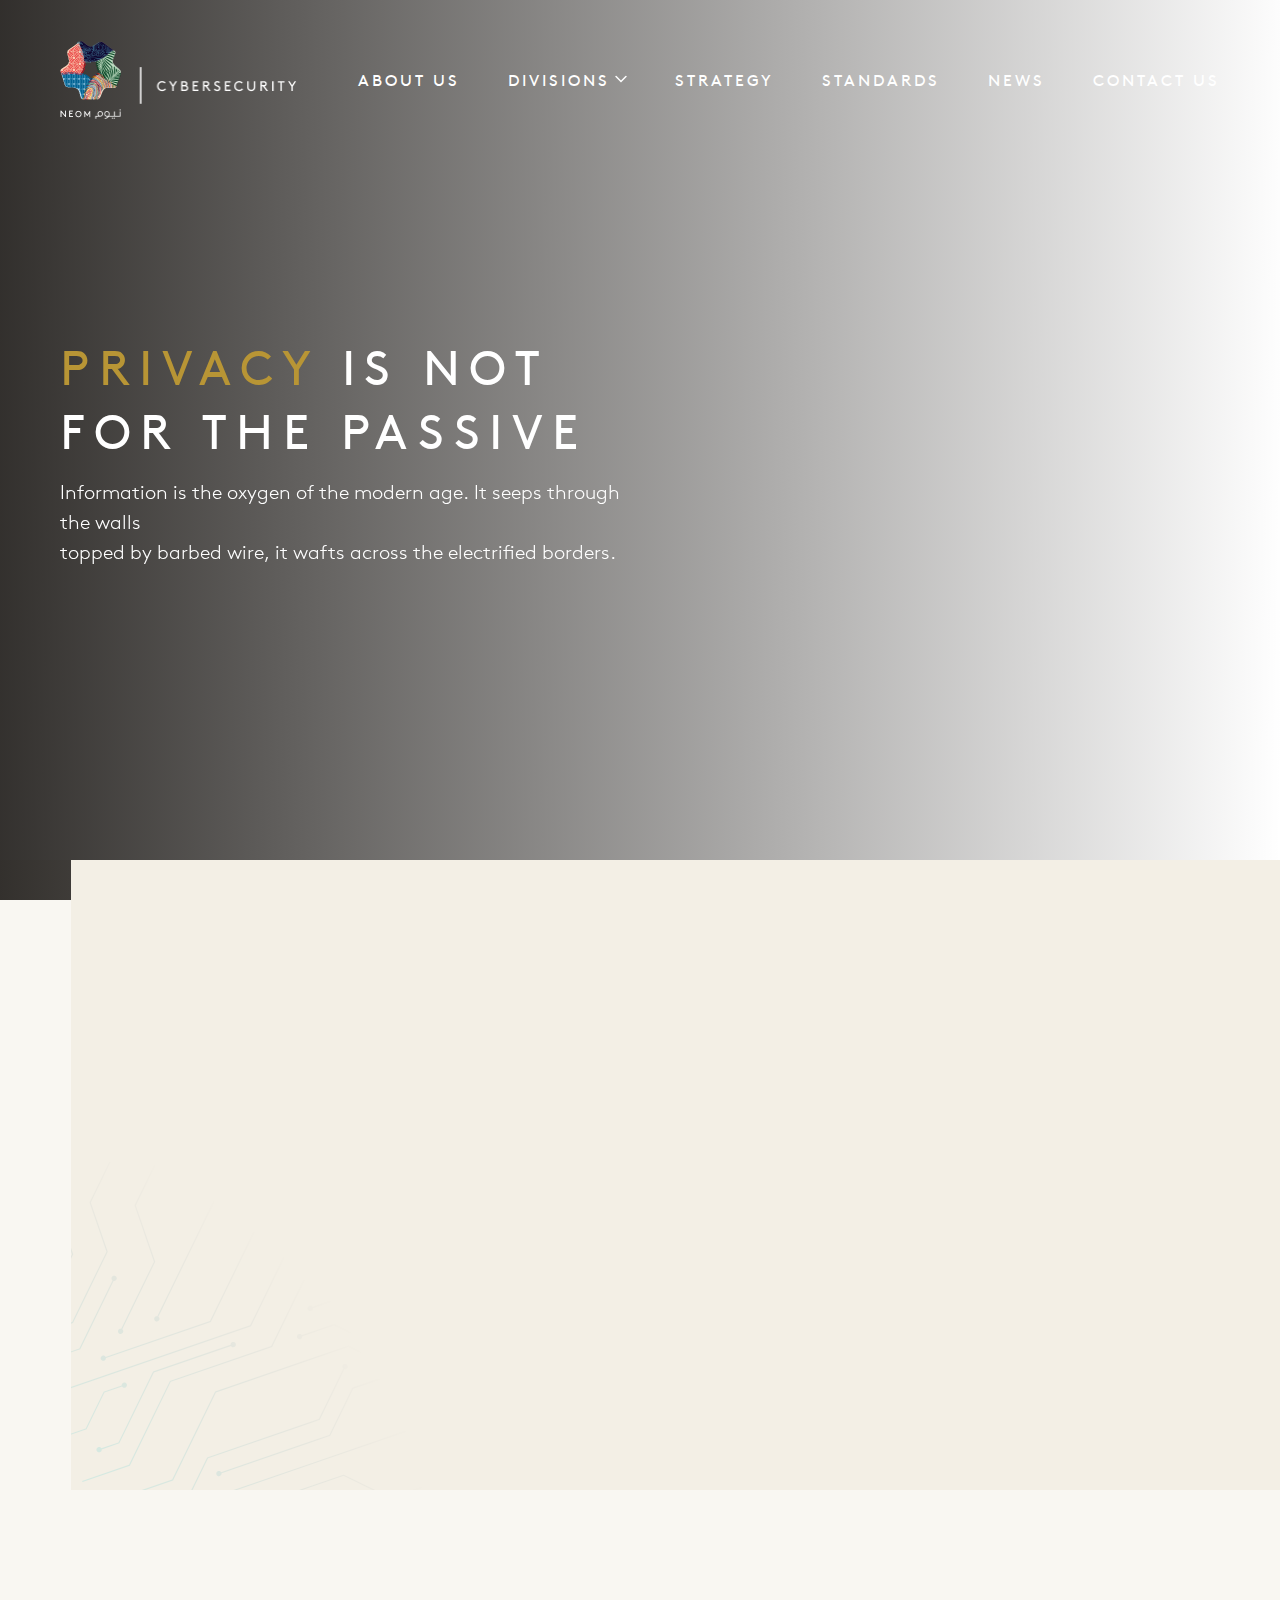
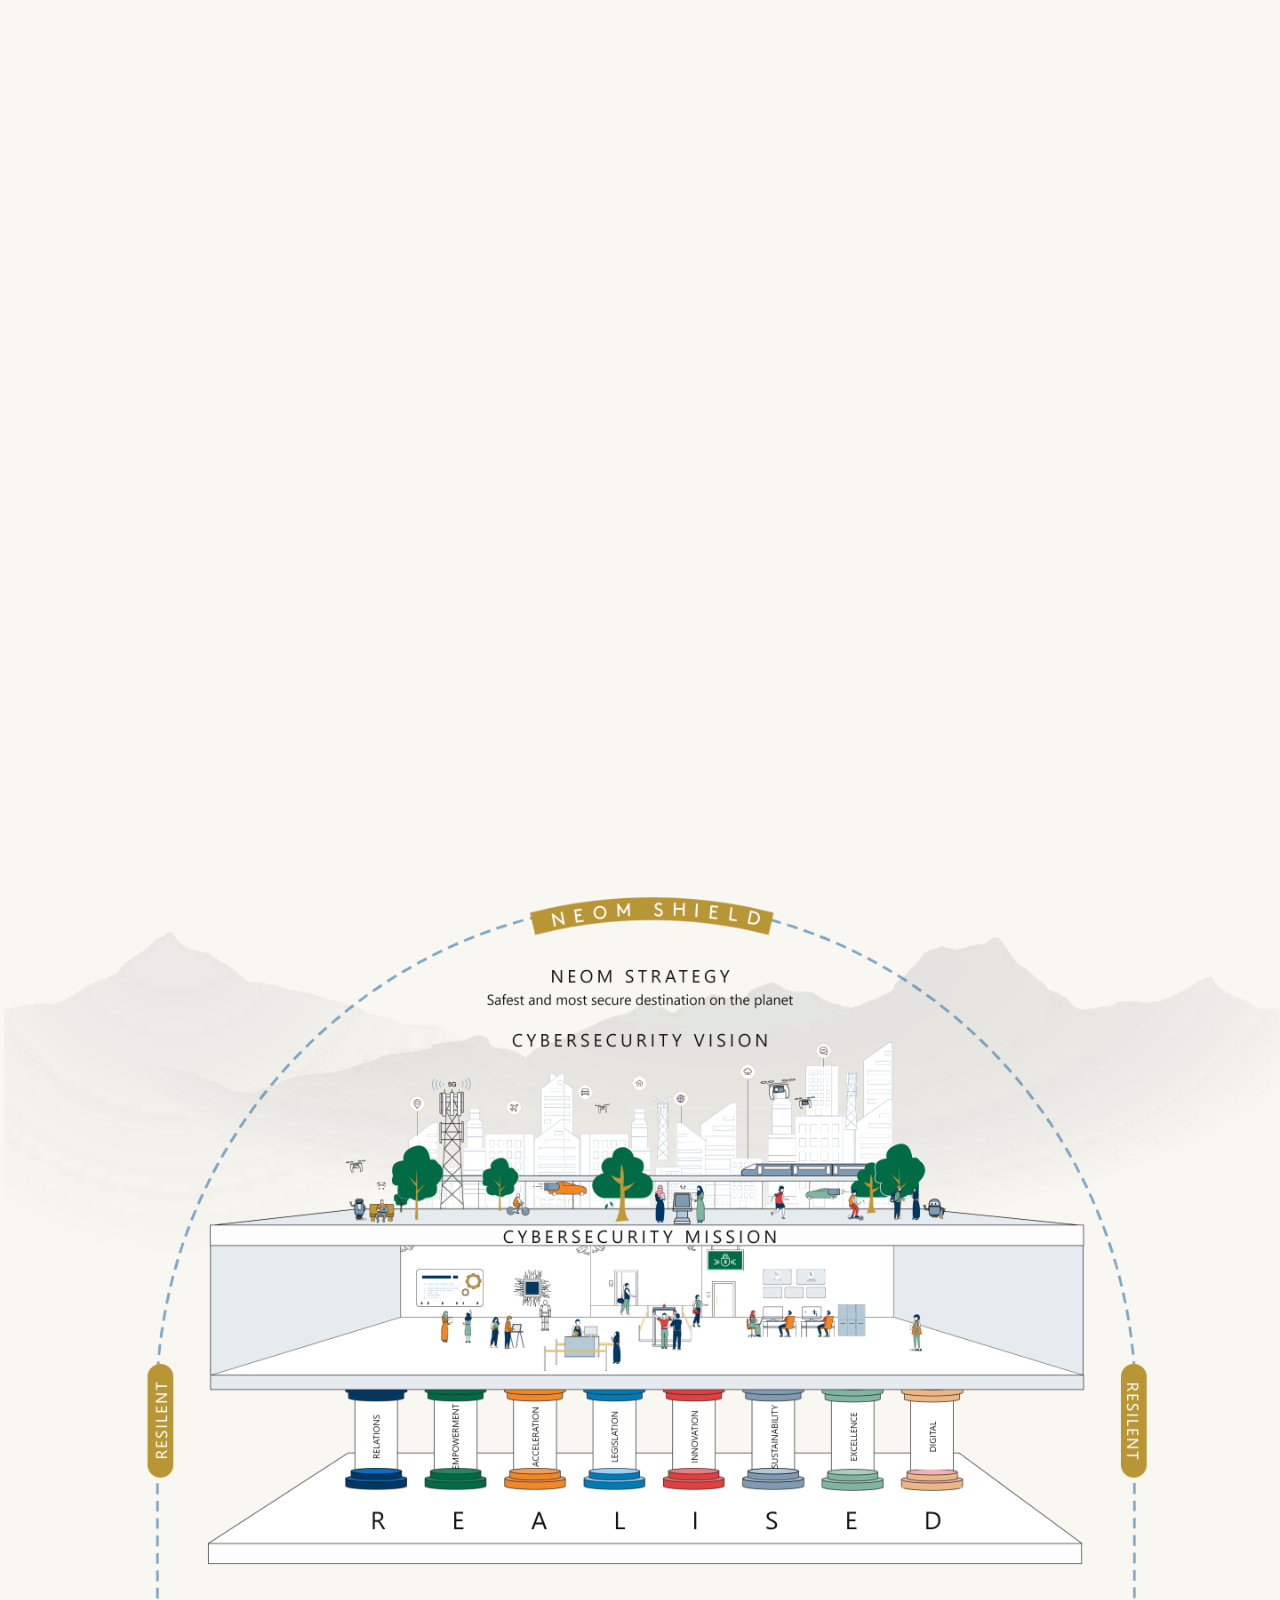
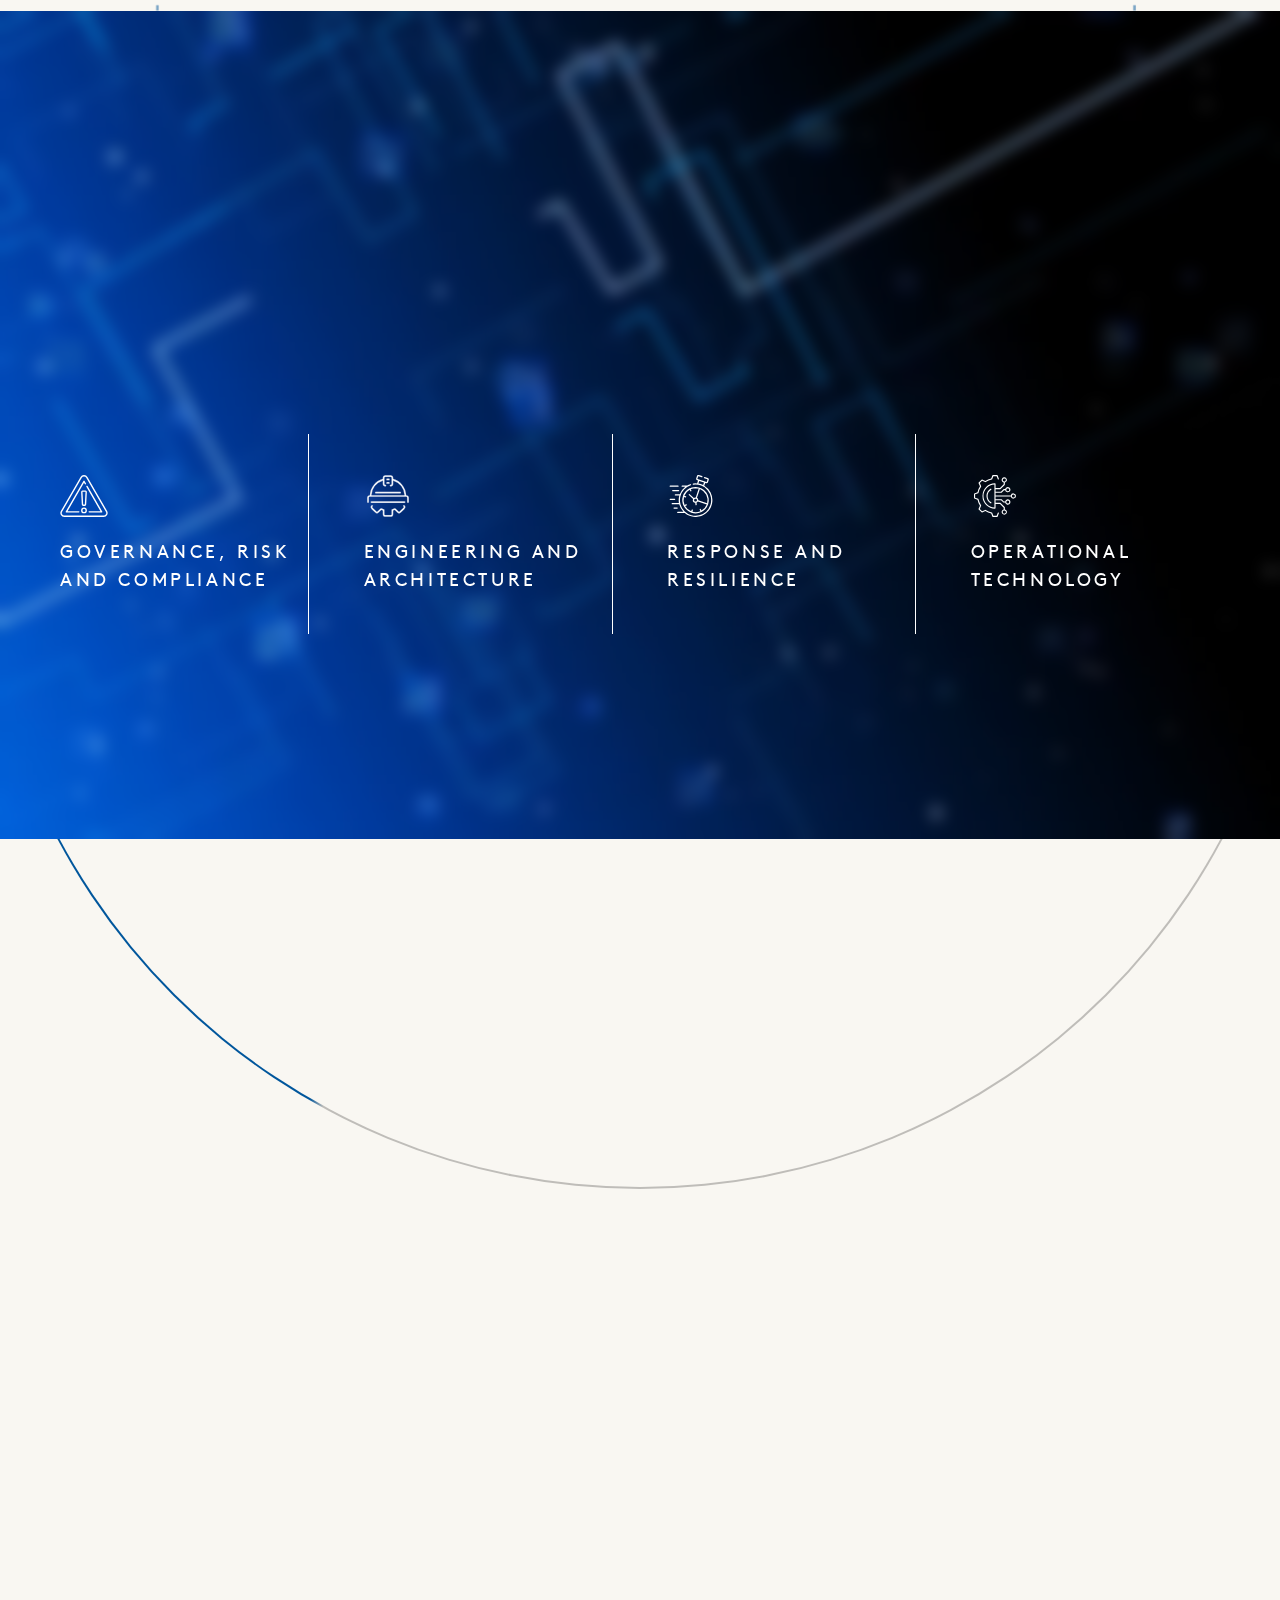
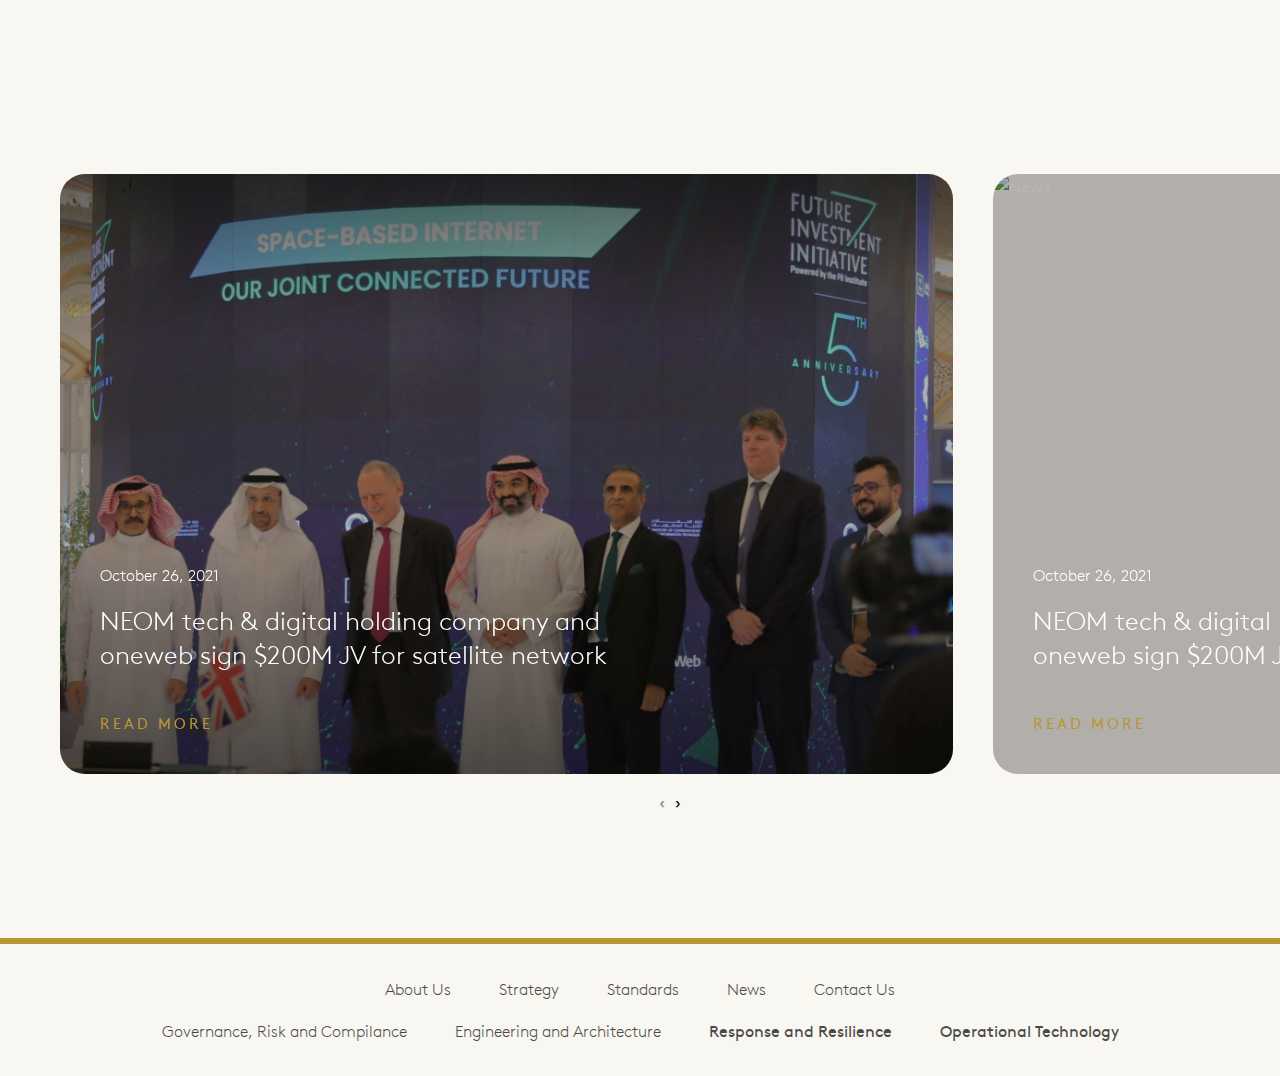
==== commit 8d4195a7: "origin" ====
--- a/index.html
+++ b/index.html
@@ -56,13 +56,13 @@
     <nav
     class="left-[50%] z-30 transform translate-x-[-50%] myContainer flex justify-between absolute top-10 items-center">
     <div class="w-[237px] h-[78px]">
-        <a href="/">
+        <a href="./">
             <img src="./assets/images/png/logo.png" alt="Neom Logo">
         </a>
     </div>
     <ul class="text-white uppercase  flex gap-x-12">
         <li class="hover:text-gold transition-all duration-300 tracking-[3px]">
-            <a href="/about.html">
+            <a href="./about.html">
                 About Us
             </a>
         </li>
@@ -84,24 +84,24 @@
                 </div>
                 <ul class="flex flex-col gap-y-[24px]">
                     <li class="hover:text-gold transition-all duration-300">
-                        <a href="/governance.html" class="brown-light">
+                        <a href="./governance.html" class="brown-light">
                             Governance, Risk and Compliance
                         </a>
                     </li>
                     <li class="hover:text-gold transition-all duration-300">
-                        <a href="/engineering.html" class="brown-light">
+                        <a href="./engineering.html" class="brown-light">
                             Engineering and Architecture
                         </a>
                     </li>
                     <li class="hover:text-gold transition-all duration-300">
-                        <a href="/response.html" class="brown-light">
+                        <a href="./response.html" class="brown-light">
                             Response and Resilience
                         </a>
                     </li>
                 </ul>
                 <ul>
                     <li class="hover:text-gold transition-all duration-300 relative z-5">
-                        <a href="/operational.html" class="brown-light">
+                        <a href="./operational.html" class="brown-light">
                             Operational Technology
                         </a>
                     </li>
@@ -111,18 +111,23 @@
            
         </li>
         <li class="hover:text-gold transition-all duration-300 tracking-[3px]">
-            <a href="/strategy.html">
+            <a href="./strategy.html">
                 Strategy
             </a>
         </li>
         <li class="hover:text-gold transition-all duration-300 tracking-[3px]">
-            <a href="/standards.html">
+            <a href="./standards.html">
                 Standards
             </a>
         </li>
+        <li class="hover:text-gold  transition-all duration-300 tracking-[3px]">
+            <a href="./news.html">
+                News
+            </a>
+        </li>
         <li class="hover:text-gold transition-all duration-300 tracking-[3px]">
-            <a href="/news.html">
-                News
+            <a href="./contact-us.html">
+                Contact Us
             </a>
         </li>
     </ul>
@@ -214,14 +219,14 @@
         </section>
         <span class="block mx-auto h-[130px] w-[2px]   my-[88px]">
             <lottie-player src="./assets/lf30_editor_1wxncxtj.json" background="transparent" speed="1"
-                style="width: 2px; height: 130px;" loop autoplay></lottie-player>
+                style="width: 2px; height: 130px;"  autoplay></lottie-player>
 
         </span>
 
         <section>
             <div class="myContainer text-black ">
                 <h3 data-aos-once="true" data-aos="fade-up" data-aos-duration="700"
-                    class="w-1/2 text-center mx-auto text-[40px] uppercase tracking-[8px] leading-[56px]">Fuelled Bt a
+                    class="w-1/2 text-center mx-auto text-[40px] uppercase tracking-[8px] leading-[56px]">Fuelled y a
                     secure by design <span class="text-gold">approach</span></h3>
                 <p data-aos-once="true" data-aos="fade-up" data-aos-delay="300" data-aos-duration="700"
                     class="mt-8 w-[59%] text-center mx-auto brown-light text-xl">Cybersecurity at NEOM will be enabled
@@ -379,7 +384,7 @@
 
     <section>
         <section class="bg-light">
-            <div class="rightEdge ml-auto rightEdgeCarousel pl-[60px] pt-[110px] relative top-5 text-black">
+            <div class="rightEdge ml-auto rightEdgeCarousel pl-[60px] pt-[130px] relative  pb-[120px] text-black">
                 <div class="flex justify-between  pr-[60px]">
                     <h4 class="text-[40px] uppercase tracking-[8px]" data-aos-once="true" data-aos="fade"
                         data-aos-duration="700">cybersecurity news</h4>
@@ -393,7 +398,7 @@
                     </div>
                 </div>
 
-                <div class="owl-carousel owl-theme top-[65px] ">
+                <div class="owl-carousel owl-theme mt-[65px] ">
                     <div
                         class="item relative h-[600px] rounded-[25px] overflow-hidden flex flex-col text-white justify-end ">
                        
@@ -404,8 +409,8 @@
                             <img src="./assets/images/home/space based internet.jpg" alt="News">
                         </div>
                         <div href="#" class="flex flex-col   pb-[40px] px-[40px] relative">
-                            <span class="brown-light mb-4">October 26, 2021</span>
-                            <span class="mb-10 brown-light leading-[34px] w-[63%] text-[26px]">NEOM tech & digital
+                            <span class="brown-light z-[5] mb-4">October 26, 2021</span>
+                            <span class="mb-10 brown-light z-[5] leading-[34px] w-[63%] text-[26px]">NEOM tech & digital
                                 holding company and oneweb sign $200M JV for satellite network</span>
                             <a href='#'
                                 class="text-[15px] relative z-[6] hover:text-[#ebc03f] transition-all duration-300 text-gold tracking-[3px] uppercase">Read
@@ -423,8 +428,8 @@
                             <img src="./assets/images/home/News.jpg" alt="News">
                         </div>
                         <div href="#" class="flex flex-col   pb-[40px] px-[40px] relative">
-                            <span class="brown-light mb-4">October 26, 2021</span>
-                            <span class="mb-10 brown-light leading-[34px] w-[63%] text-[26px]">NEOM tech & digital
+                            <span class="brown-light z-[5] mb-4">October 26, 2021</span>
+                            <span class="mb-10 brown-light z-[5] leading-[34px] w-[63%] text-[26px]">NEOM tech & digital
                                 holding company and oneweb sign $200M JV for satellite network</span>
                             <a href='#'
                                 class="text-[15px] hover:text-[#ebc03f] relative z-[6] transition-all duration-300 text-gold tracking-[3px] uppercase">Read
@@ -432,13 +437,14 @@
                         </div>
 
                     </div>
+                     
                   
 
                 </div>
             </div>
 
         </section>
-        <section class="dark-gray min-h-[920px] flex items-end relative">
+      <!--   <section class="dark-gray min-h-[920px] flex items-end relative">
             <div id="googleMap" class="absolute top-0 left-0 w-full h-full"></div>
             <div class="myContainer py-[130px] text-white">
                 <h4 class="text-[40px] uppercase tracking-[8px] leading-[56px] relative">We hear from you</h4>
@@ -486,12 +492,23 @@
                     </button>
                 </form>
             </div>
-        </section>
+        </section> -->
     </section>
 
-    <footer class="bg-light h-[82px] border-t-[6px] border-gold   text-15 flex justify-center items-center ">
-        <span class="brown-light">© NEOM 2021. All rights reserved. | Designed by <a href="https://brackets-tech.com/"
-                target="_blank" class="brown-light text-gold">Brackets Technology</a></span>
+    <footer class="bg-light  border-t-[6px] border-gold gap-y-4   text-[18] py-[32px] flex flex-col items-center items-center ">
+        <ul class="flex  justify-center gap-x-12 opacity-[70%]">
+            <li><a href="./about.html" class="brown-light hover:text-gold trasition-all duration-300">About Us</a></li>
+            <li><a href="./strategy.html" class="brown-light hover:text-gold trasition-all duration-300">Strategy</a></li>
+            <li><a href="./standards.html" class="brown-light hover:text-gold trasition-all duration-300">Standards</a></li>
+            <li><a href="./news.html" class="brown-light hover:text-gold trasition-all duration-300">News</a></li>
+            <li><a href="./contact-us.html" class="brown-light hover:text-gold trasition-all duration-300">Contact Us</a></li>
+        </ul>
+        <ul class="flex  justify-center gap-x-12 opacity-[70%]">
+            <li><a href="./governance.html"  class="brown-light hover:text-gold trasition-all duration-300">Governance, Risk and Compilance</a> </li>
+            <li><a href="./engineering.html"  class="brown-light hover:text-gold trasition-all duration-300">Engineering and Architecture</a> </li>
+            <li><a href="./response.html"  class="brown-light hover:text-gold trasition-all duration-300"></a>Response and Resilience </li>
+            <li><a href="./operational.html"  class="brown-light hover:text-gold trasition-all duration-300"></a> Operational Technology</li>
+        </ul>
     </footer>
 
     <script src="./assets/js/jquery.min.js"></script>
--- a/assets/styles/global.css
+++ b/assets/styles/global.css
@@ -1,30 +1,40 @@
 @font-face {
-	font-family: "Brown Regular";
-  	src: url("../fonts/Brown-Regular.eot"); /* IE9*/
-  	src: url("../fonts/Brown-Regular.eot?#iefix") format("embedded-opentype"), /* IE6-IE8 */
-  	url("../fonts/Brown-Regular.woff2") format("woff2"), /* chromeã€firefox */
-  	url("../fonts/Brown-Regular.woff") format("woff"), /* chromeã€firefox */
-  	url("../fonts/Brown-Regular.ttf") format("truetype"), /* chromeã€firefoxã€operaã€Safari, Android, iOS 4.2+*/
-  	url("../fonts/Brown-Regular.svg#Brown Regular Regular") format("svg"); /* iOS 4.1- */
-}
+    font-family: 'Brown';
+    src: url('../fonts/Brown-Regular.eot');
+    src: url('../fonts/Brown-Regular.eot?#iefix') format('embedded-opentype'),
+        url('../fonts/Brown-Regular.woff2') format('woff2'),
+        url('../fonts/Brown-Regular.woff') format('woff'),
+        url('../fonts/Brown-Regular.ttf') format('truetype'),
+        url('../fonts/Brown-Regular.svg#Brown-Regular') format('svg');
+    font-weight: normal;
+    font-style: normal;
+    font-display: swap;
+}
+
 @font-face {
-	font-family: "Brown Light";
-  	src: url("../fonts/Brown-Light.eot"); /* IE9*/
-  	src: url("../fonts/Brown-Light.eot?#iefix") format("embedded-opentype"), /* IE6-IE8 */
-  	url("../fonts/Brown-Light.woff2") format("woff2"), /* chromeã€firefox */
-  	url("../fonts/Brown-Light.woff") format("woff"), /* chromeã€firefox */
-  	url("../fonts/Brown-Light.ttf") format("truetype"), /* chromeã€firefoxã€operaã€Safari, Android, iOS 4.2+*/
-  	url("../fonts/Brown-Light.svg#Brown Light") format("svg"); /* iOS 4.1- */
-}
+    font-family: 'Brown';
+    src: url('../fonts/Brown-Light.eot');
+    src: url('../fonts/Brown-Light.eot?#iefix') format('embedded-opentype'),
+        url('../fonts/Brown-Light.woff2') format('woff2'),
+        url('../fonts/Brown-Light.woff') format('woff'),
+        url('../fonts/Brown-Light.ttf') format('truetype'),
+        url('../fonts/Brown-Light.svg#Brown-Light') format('svg');
+    font-weight: 300;
+    font-style: normal;
+    font-display: swap;
+}
+
+
 *{
-    font-family:'Brown Regular', 'Segoe UI', Tahoma, Geneva, Verdana, sans-serif;
+    font-family:'Brown', 'Segoe UI', Tahoma, Geneva, Verdana, sans-serif;
 }
 
 .brown-light{
-    font-family: 'Brown Light', 'Segoe UI', Tahoma, Geneva, Verdana, sans-serif;
+    font-family: 'Brown' ;
+    font-weight: 300;
 }
 .brown-regular{
-    font-family: 'Brown Regular', 'Segoe UI', Tahoma, Geneva, Verdana, sans-serif;
+    font-family: 'Brown', 'Segoe UI', Tahoma, Geneva, Verdana, sans-serif;
 }
 .myContainer{
     width: 100%;
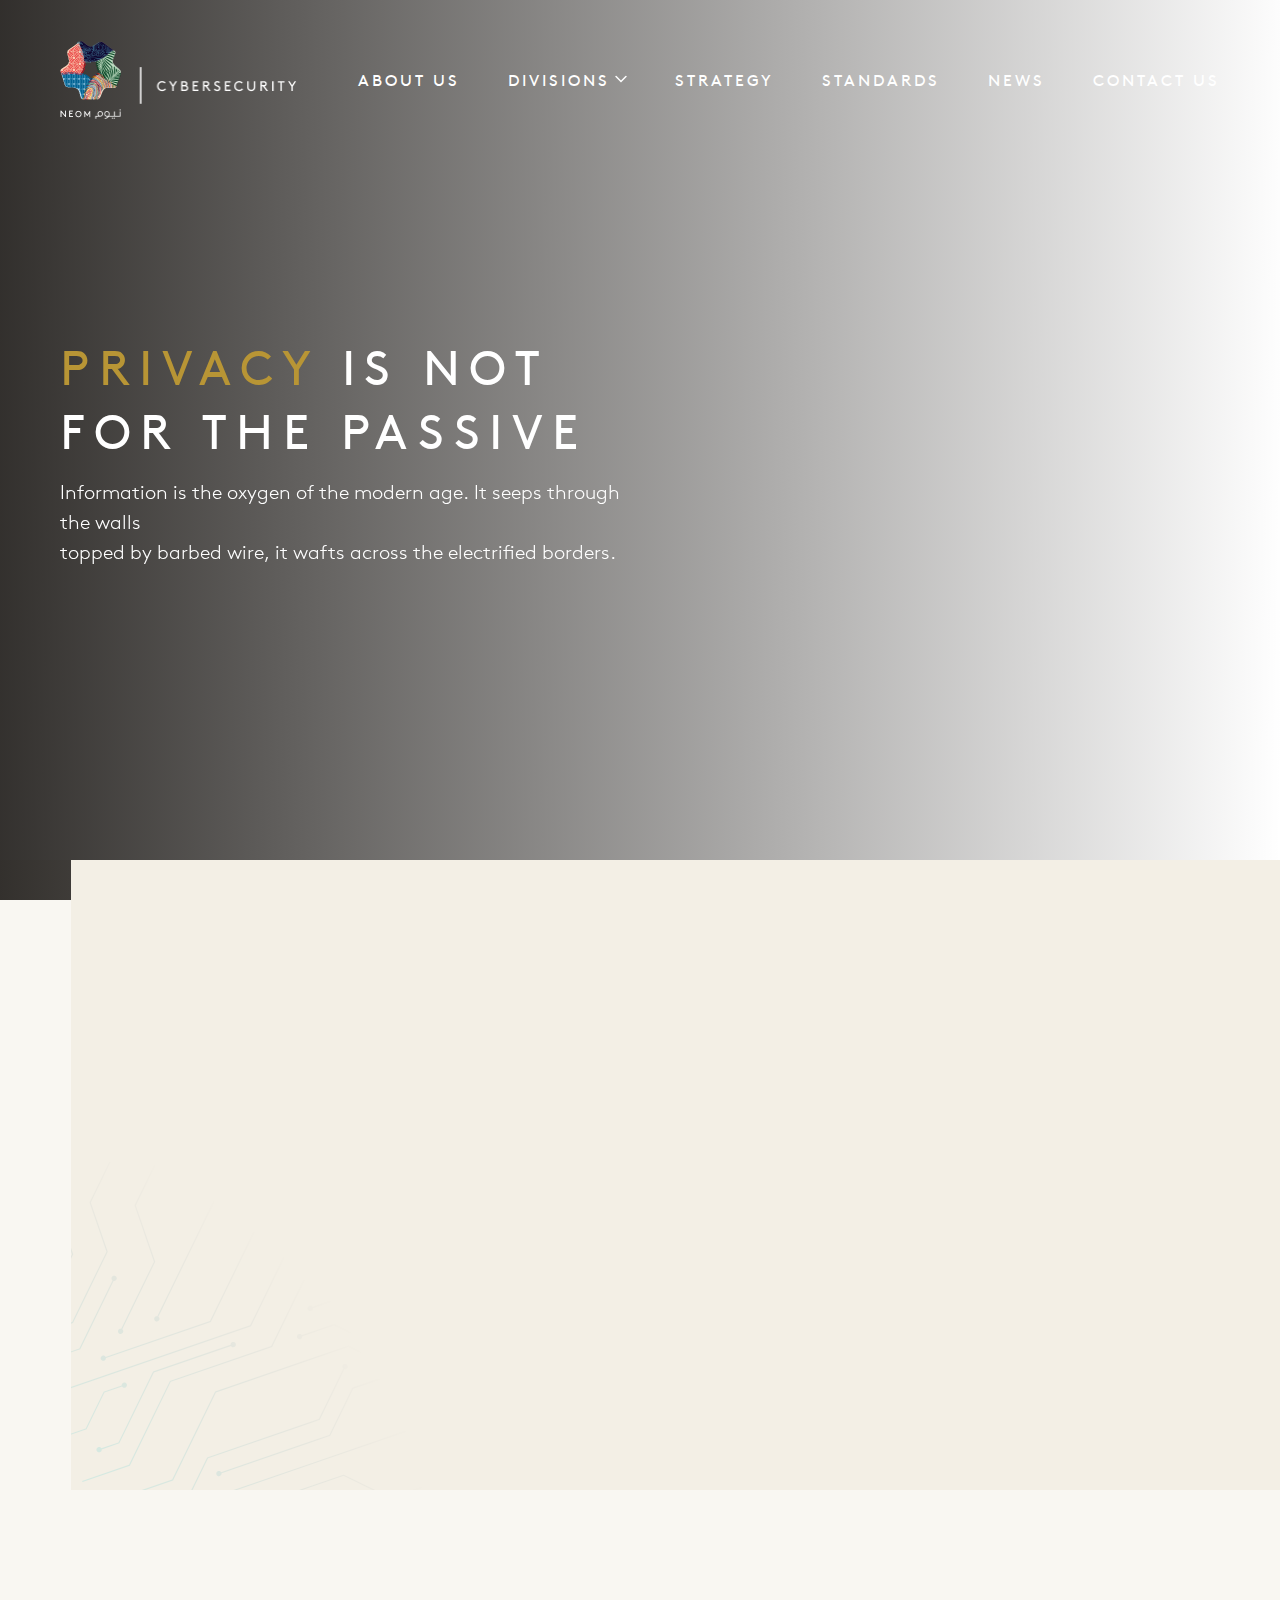
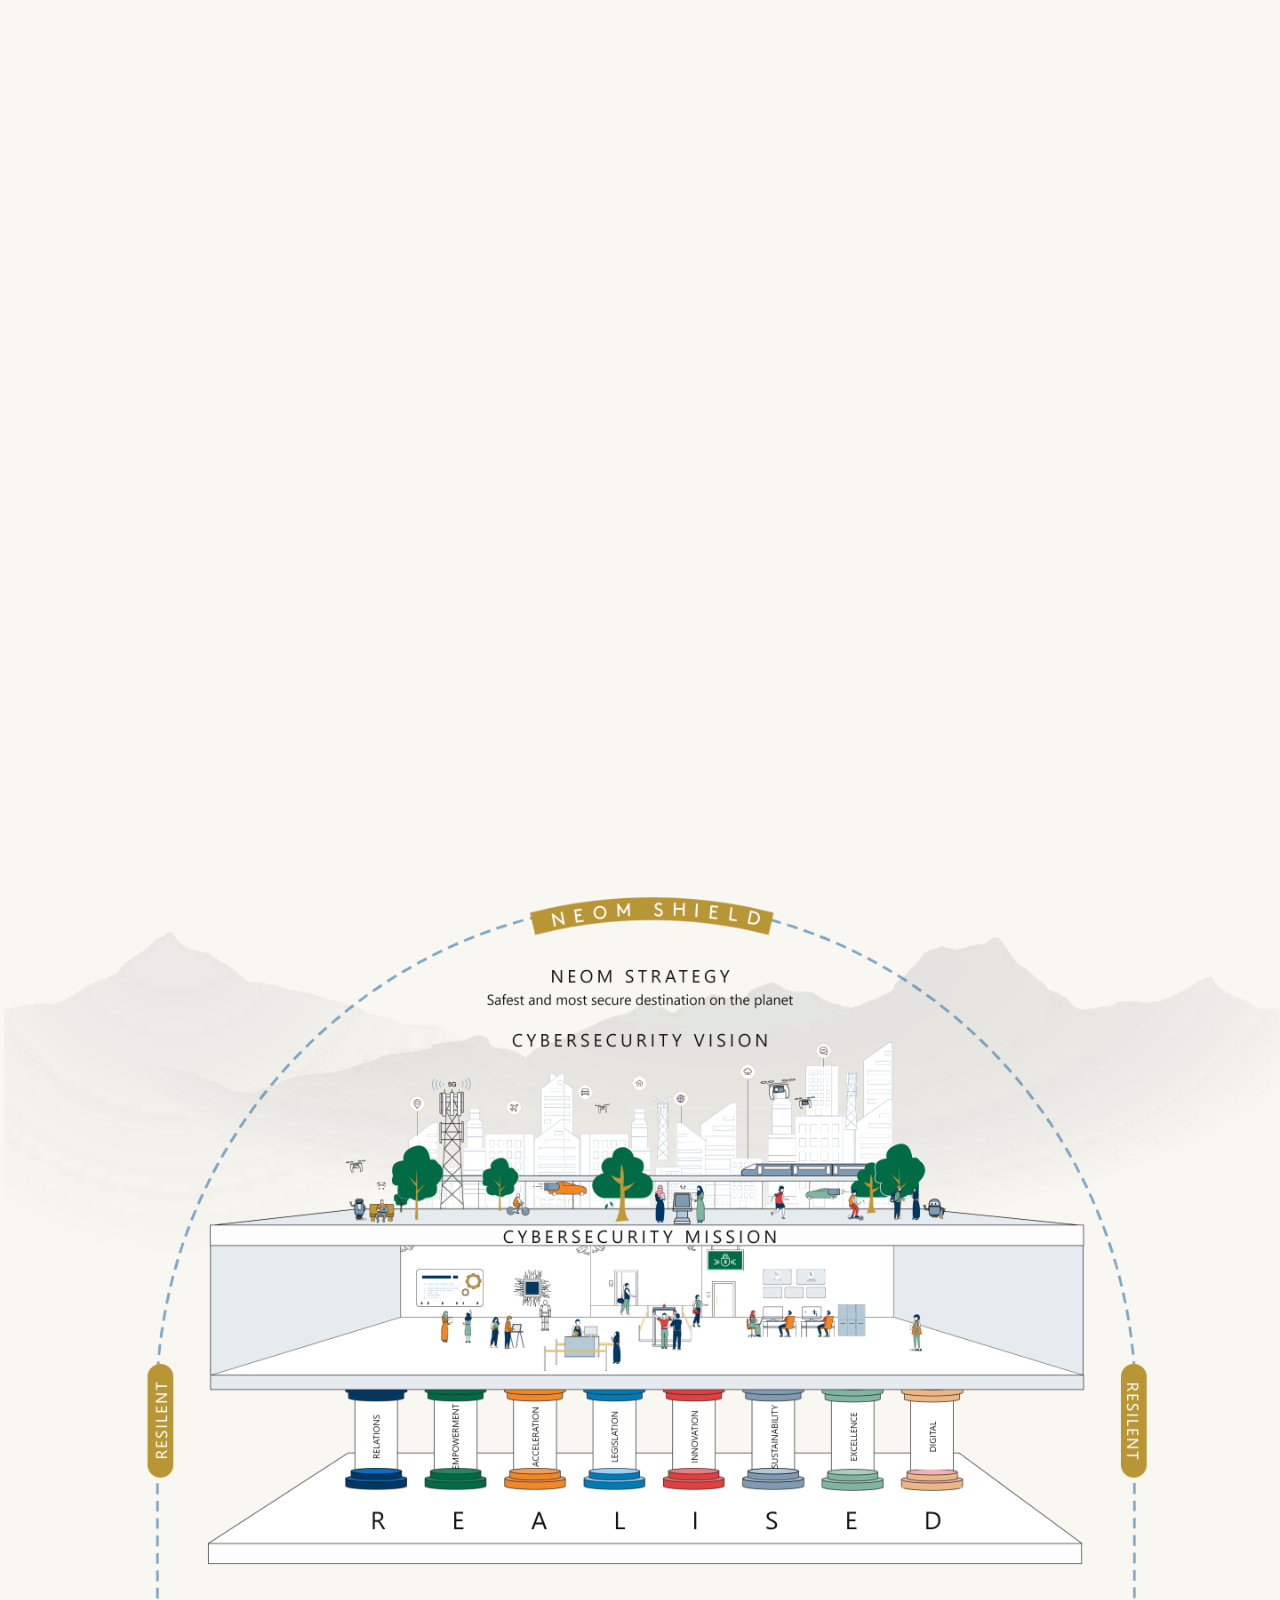
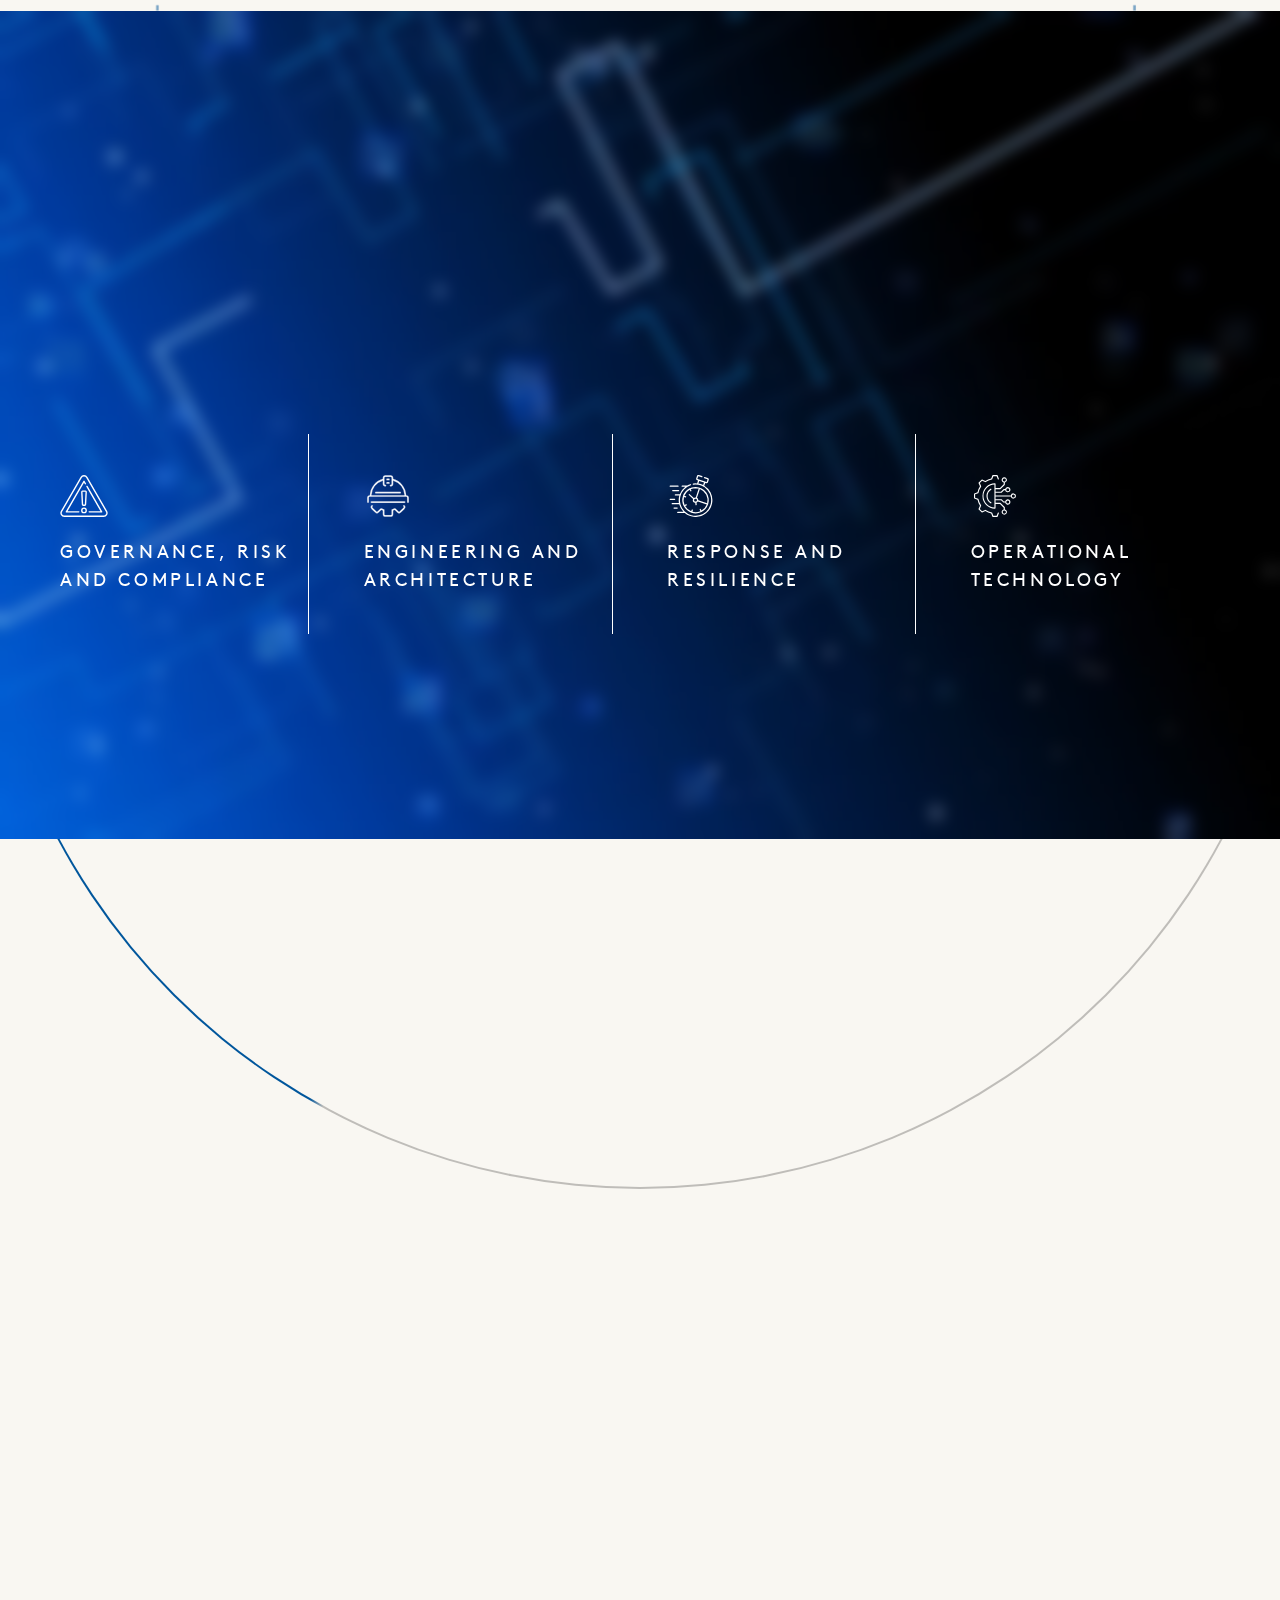
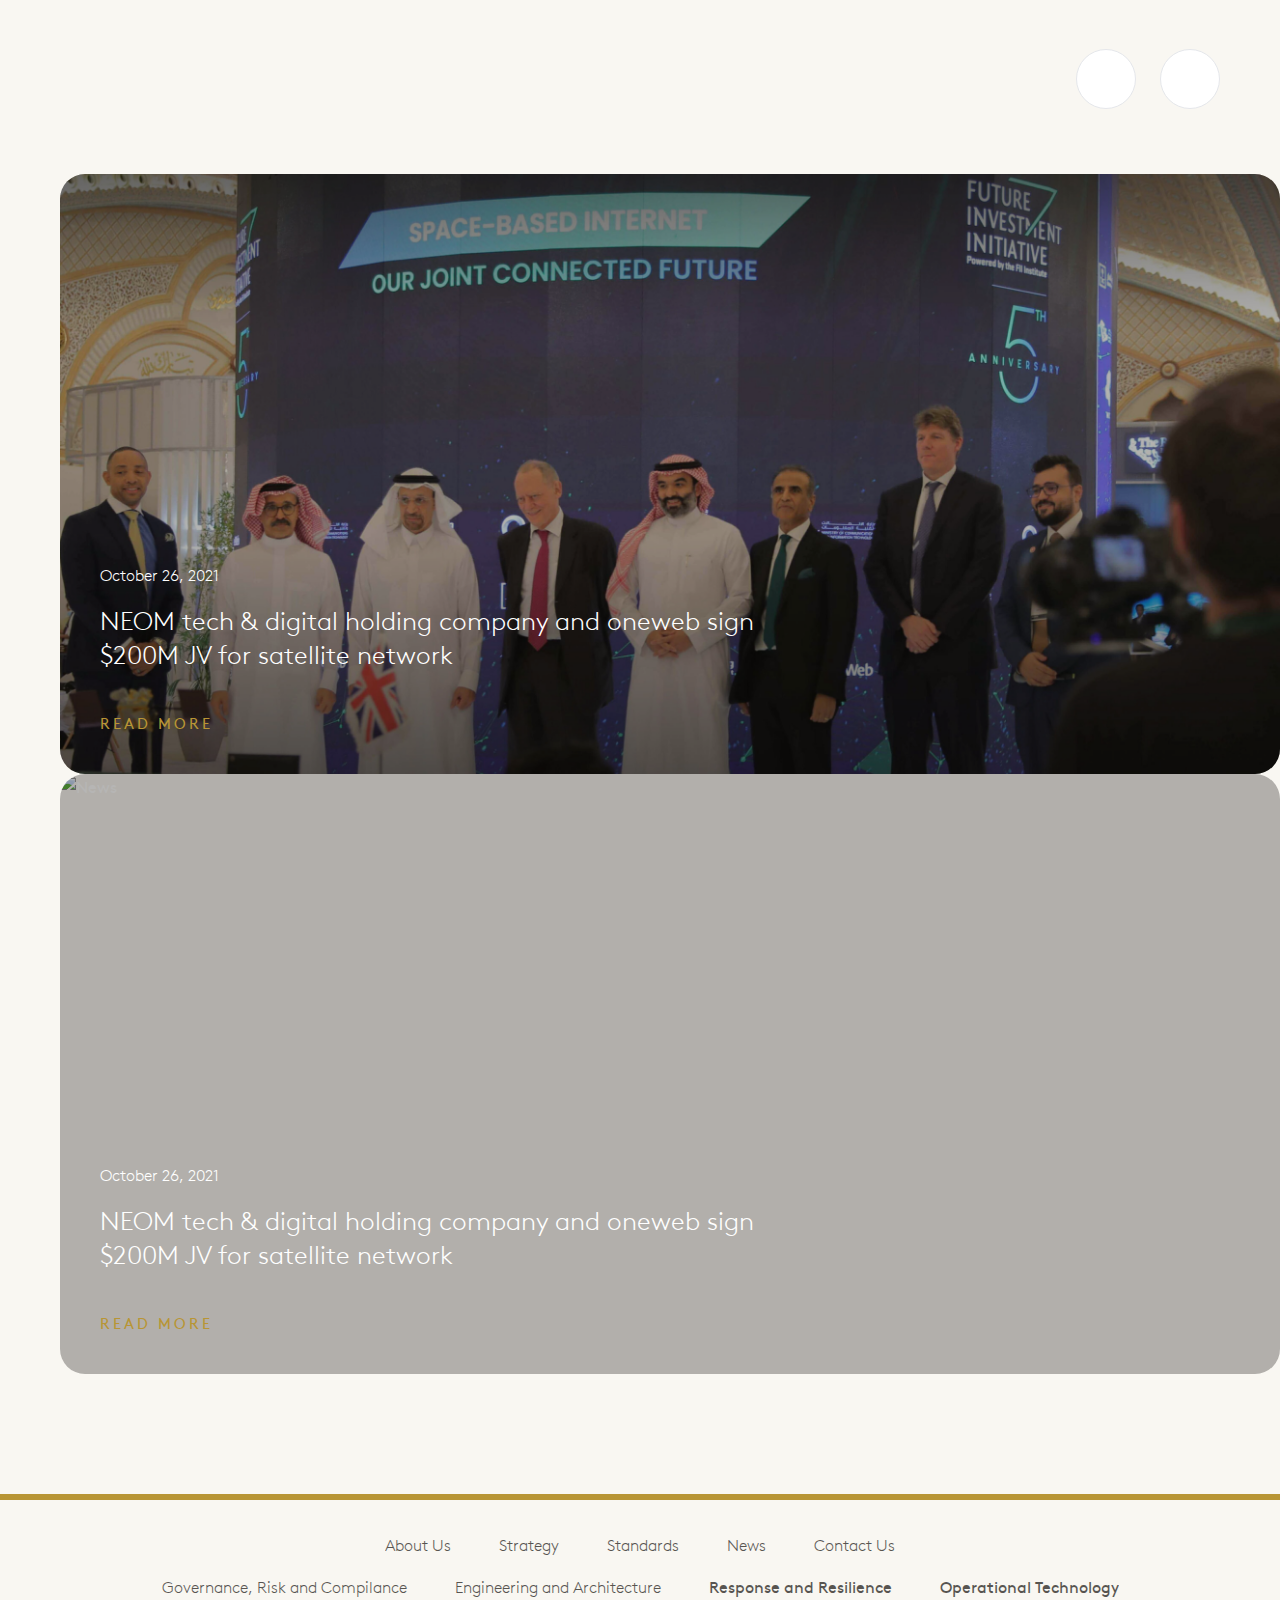
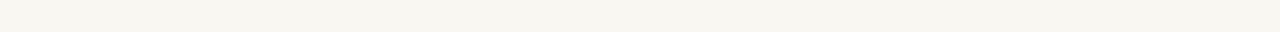
==== commit 0e2a9e93: "origin" ====
--- a/index.html
+++ b/index.html
@@ -45,8 +45,8 @@
     <link rel="stylesheet" href="./assets/styles/global.css">
     <link rel="stylesheet" href="./assets/styles/aos.css">
 
-    <link rel="stylesheet" href="./assets/styles/owl.carousel.min.css">
-    <link rel="stylesheet" href="./assets/styles/owl.theme.default.min.css">
+    <link rel="stylesheet" href="./assets/styles/slick-carousel.min.css">
+    <link rel="stylesheet" href="./assets/styles/slick-theme.min.css">
 
     <script src="./assets/js/tailwind.js"></script>
     <script src="./assets/js/config.js"></script>
@@ -54,84 +54,84 @@
 
 <body>
     <nav
-    class="left-[50%] z-30 transform translate-x-[-50%] myContainer flex justify-between absolute top-10 items-center">
-    <div class="w-[237px] h-[78px]">
-        <a href="./">
-            <img src="./assets/images/png/logo.png" alt="Neom Logo">
-        </a>
-    </div>
-    <ul class="text-white uppercase  flex gap-x-12">
-        <li class="hover:text-gold transition-all duration-300 tracking-[3px]">
-            <a href="./about.html">
-                About Us
+        class="left-[50%] z-30 transform translate-x-[-50%] myContainer flex justify-between absolute top-10 items-center">
+        <div class="w-[237px] h-[78px]">
+            <a href="./">
+                <img src="./assets/images/png/logo.png" alt="Neom Logo">
             </a>
-        </li>
-        <li onmouseenter="handleDropdownMouseEnter(this)" onmouseleave="handleDropdownMouseLeave(this)"
-            class="relative dropdownBtn ">
-            <span
-                class="cursor-pointer tracking-[3px] flex gap-x-[5px] hover:text-gold transition-all  duration-300">
-                Divisions
-                <img class="relative transition-all duration-300" src='./assets/images/svg/arrow.svg' />
-            </span>
-            <div class="dropdown bachalay">
-                <div
-                class="px-[28px] pt-[28px] dropdown  w-[549px] overflow-hidden h-[180px] top-10 normal-case transition-all duration-300       tracking-0 absolute left-[-210px] rounded-[15px] flex justify-between  ">
-                <!-- <div class="img_container absolute top-[-130px] right-[-200px]">
+        </div>
+        <ul class="text-white uppercase  flex gap-x-12">
+            <li class="hover:text-gold transition-all duration-300 tracking-[3px]">
+                <a href="./about.html">
+                    About Us
+                </a>
+            </li>
+            <li onmouseenter="handleDropdownMouseEnter(this)" onmouseleave="handleDropdownMouseLeave(this)"
+                class="relative dropdownBtn ">
+                <span
+                    class="cursor-pointer tracking-[3px] flex gap-x-[5px] hover:text-gold transition-all  duration-300">
+                    Divisions
+                    <img class="relative transition-all duration-300" src='./assets/images/svg/arrow.svg' />
+                </span>
+                <div class="dropdown bachalay">
+                    <div
+                        class="px-[28px] pt-[28px] dropdown  w-[549px] overflow-hidden h-[180px] top-10 normal-case transition-all duration-300       tracking-0 absolute left-[-210px] rounded-[15px] flex justify-between  ">
+                        <!-- <div class="img_container absolute top-[-130px] right-[-200px]">
                     <img src="./assets/images/svg/menu-brand.svg" alt="brandIcon">
                 </div> -->
-                <div class="absolute top-0 right-0 img_container w-[175px]">
-                    <img src="./assets/images/brandicons/navBrand.png" alt="navBrand">
-                </div>
-                <ul class="flex flex-col gap-y-[24px]">
-                    <li class="hover:text-gold transition-all duration-300">
-                        <a href="./governance.html" class="brown-light">
-                            Governance, Risk and Compliance
-                        </a>
-                    </li>
-                    <li class="hover:text-gold transition-all duration-300">
-                        <a href="./engineering.html" class="brown-light">
-                            Engineering and Architecture
-                        </a>
-                    </li>
-                    <li class="hover:text-gold transition-all duration-300">
-                        <a href="./response.html" class="brown-light">
-                            Response and Resilience
-                        </a>
-                    </li>
-                </ul>
-                <ul>
-                    <li class="hover:text-gold transition-all duration-300 relative z-5">
-                        <a href="./operational.html" class="brown-light">
-                            Operational Technology
-                        </a>
-                    </li>
-                </ul>
-            </div>
-            </div>
-           
-        </li>
-        <li class="hover:text-gold transition-all duration-300 tracking-[3px]">
-            <a href="./strategy.html">
-                Strategy
-            </a>
-        </li>
-        <li class="hover:text-gold transition-all duration-300 tracking-[3px]">
-            <a href="./standards.html">
-                Standards
-            </a>
-        </li>
-        <li class="hover:text-gold  transition-all duration-300 tracking-[3px]">
-            <a href="./news.html">
-                News
-            </a>
-        </li>
-        <li class="hover:text-gold transition-all duration-300 tracking-[3px]">
-            <a href="./contact-us.html">
-                Contact Us
-            </a>
-        </li>
-    </ul>
-</nav>
+                        <div class="absolute top-0 right-0 img_container w-[175px]">
+                            <img src="./assets/images/brandicons/navBrand.png" alt="navBrand">
+                        </div>
+                        <ul class="flex flex-col gap-y-[24px]">
+                            <li class="hover:text-gold transition-all duration-300">
+                                <a href="./governance.html" class="brown-light">
+                                    Governance, Risk and Compliance
+                                </a>
+                            </li>
+                            <li class="hover:text-gold transition-all duration-300">
+                                <a href="./engineering.html" class="brown-light">
+                                    Engineering and Architecture
+                                </a>
+                            </li>
+                            <li class="hover:text-gold transition-all duration-300">
+                                <a href="./response.html" class="brown-light">
+                                    Response and Resilience
+                                </a>
+                            </li>
+                        </ul>
+                        <ul>
+                            <li class="hover:text-gold transition-all duration-300 relative z-5">
+                                <a href="./operational.html" class="brown-light">
+                                    Operational Technology
+                                </a>
+                            </li>
+                        </ul>
+                    </div>
+                </div>
+
+            </li>
+            <li class="hover:text-gold transition-all duration-300 tracking-[3px]">
+                <a href="./strategy.html">
+                    Strategy
+                </a>
+            </li>
+            <li class="hover:text-gold transition-all duration-300 tracking-[3px]">
+                <a href="./standards.html">
+                    Standards
+                </a>
+            </li>
+            <li class="hover:text-gold  transition-all duration-300 tracking-[3px]">
+                <a href="./news.html">
+                    News
+                </a>
+            </li>
+            <li class="hover:text-gold transition-all duration-300 tracking-[3px]">
+                <a href="./contact-us.html">
+                    Contact Us
+                </a>
+            </li>
+        </ul>
+    </nav>
     <section id="firstSection" class="relative min-h-[100vh]">
         <div class="w-full h-full absolute top-0 left-0">
 
@@ -152,46 +152,51 @@
                 class=" text-5xl uppercase w-1/2 leading-[64px] tracking-[9.6px] "><span
                     class="text-gold">Privacy</span> Is Not For The Passive</h1>
             <p id="heroText" data-aos-once="true" data-aos="fade-up" data-aos-delay="500" data-aos-duration="700"
-                class="delay-5s text-xl leading-[30px] w-[50%] mt-4 brown-light ">Information is the oxygen of the modern age. It seeps
+                class="delay-5s text-xl leading-[30px] w-[50%] mt-4 brown-light ">Information is the oxygen of the
+                modern age. It seeps
                 through the walls <br> topped by barbed wire, it wafts across the electrified borders.</p>
         </div>
 
     </section>
     <section class="bg-light">
         <section id="secondSection" class="">
-            <div  class="rightEdge bg-offWhite mt-[-40px] ml-auto  z-[3] relative">
+            <div class="rightEdge bg-offWhite mt-[-40px] ml-auto  z-[3] relative">
                 <div
-                class="py-[130px] z-[3] pl-[30px] overflow-hidden pr-[60px] max-w-[1360px]   flex justify-between relative">
-                <h2 data-aos-once="true" data-aos="fade" data-aos-duration="700"
-                    class="text-[40px] mt-[-10px] text-right tracking-[8px] leading-[56px] uppercase w-[38.5%] text-black">
-                    Neom Mission To <span class="tracking-[9px]">Technology And <span
-                            class="text-gold">Security</span></span>
-                </h2>
-                <div class="w-[58%] leading-[30px]  text-xl text-black">
-                    <p data-aos-once="true" data-aos="fade-up" data-aos-delay="500" data-aos-duration="700"
-                        class="brown-light">
-                        NEOM is committed to protecting the security and privacy of its IT/OT assets in accordance with
-                        National Cybersecurity Authority (NCA) and National Data Management Office (NDMO) regulatory
-                        requirements. Information and Operational Technology (OT) assets should be protected against the
-                        changing threat landscape to ensure NEOMs meet their business objectives while managing
-                        Cybersecurity risk to acceptable levels and maximizing the return on investment.
-                    </p>
-                    <p data-aos-once="true" data-aos="fade-up" data-aos-delay="700" data-aos-duration="700"
-                        class="brown-light mt-10">
-                        The senior leadership of NEOM has established a robust Cybersecurity Risk Management Department,
-                        to provide the guidance and assurance necessary to protect IT/OT assets and effectively manage
-                        Cybersecurity risks within NEOM’s environment and with its partners.
-                    </p>
-                </div>
-                <!-- <span class="absolute mybrandIcon">
+                    class="py-[130px] z-[3] pl-[30px] overflow-hidden pr-[60px] max-w-[1360px]   flex justify-between relative">
+                    <h2 data-aos-once="true" data-aos="fade" data-aos-duration="700"
+                        class="text-[40px] mt-[-10px] text-right tracking-[8px] leading-[56px] uppercase w-[38.5%] text-black">
+                        Neom Mission To <span class="tracking-[9px]">Technology And <span
+                                class="text-gold">Security</span></span>
+                    </h2>
+                    <div class="w-[58%] leading-[30px]  text-xl text-black">
+                        <p data-aos-once="true" data-aos="fade-up" data-aos-delay="500" data-aos-duration="700"
+                            class="brown-light">
+                            NEOM is committed to protecting the security and privacy of its IT/OT assets in accordance
+                            with
+                            National Cybersecurity Authority (NCA) and National Data Management Office (NDMO) regulatory
+                            requirements. Information and Operational Technology (OT) assets should be protected against
+                            the
+                            changing threat landscape to ensure NEOMs meet their business objectives while managing
+                            Cybersecurity risk to acceptable levels and maximizing the return on investment.
+                        </p>
+                        <p data-aos-once="true" data-aos="fade-up" data-aos-delay="700" data-aos-duration="700"
+                            class="brown-light mt-10">
+                            The senior leadership of NEOM has established a robust Cybersecurity Risk Management
+                            Department,
+                            to provide the guidance and assurance necessary to protect IT/OT assets and effectively
+                            manage
+                            Cybersecurity risks within NEOM’s environment and with its partners.
+                        </p>
+                    </div>
+                    <!-- <span class="absolute mybrandIcon">
                     <img src="./assets/images/svg/banner-mission.svg" alt="brandIcon">
                 </span> -->
-                <span class="absolute bottom-0 left-0 ">
-                    <img src="./assets/images/brandicons/missionbrandicon.png" alt="brandIcon">
-                </span>
-            </div>
-            </div>
-            
+                    <span class="absolute bottom-0 left-0 ">
+                        <img src="./assets/images/brandicons/missionbrandicon.png" alt="brandIcon">
+                    </span>
+                </div>
+            </div>
+
         </section>
         <section id="thirdSection" class="max-w-[1050px] mx-auto  flex justify-between mt-[130px]">
             <div class="w-[22%]">
@@ -219,14 +224,14 @@
         </section>
         <span class="block mx-auto h-[130px] w-[2px]   my-[88px]">
             <lottie-player src="./assets/lf30_editor_1wxncxtj.json" background="transparent" speed="1"
-                style="width: 2px; height: 130px;"  autoplay></lottie-player>
+                style="width: 2px; height: 130px;" autoplay></lottie-player>
 
         </span>
 
         <section>
             <div class="myContainer text-black ">
                 <h3 data-aos-once="true" data-aos="fade-up" data-aos-duration="700"
-                    class="w-1/2 text-center mx-auto text-[40px] uppercase tracking-[8px] leading-[56px]">Fuelled y a
+                    class="w-1/2 text-center mx-auto text-[40px] uppercase tracking-[8px] leading-[56px]">Fuelled by a
                     secure by design <span class="text-gold">approach</span></h3>
                 <p data-aos-once="true" data-aos="fade-up" data-aos-delay="300" data-aos-duration="700"
                     class="mt-8 w-[59%] text-center mx-auto brown-light text-xl">Cybersecurity at NEOM will be enabled
@@ -384,24 +389,29 @@
 
     <section>
         <section class="bg-light">
-            <div class="rightEdge ml-auto rightEdgeCarousel pl-[60px] pt-[130px] relative  pb-[120px] text-black">
+            <div class="rightEdge homeCarousel ml-auto rightEdgeCarousel pl-[60px] pt-[130px] relative  pb-[120px] text-black">
                 <div class="flex justify-between  pr-[60px]">
                     <h4 class="text-[40px] uppercase tracking-[8px]" data-aos-once="true" data-aos="fade"
                         data-aos-duration="700">cybersecurity news</h4>
                     <div class="slider_nav flex gap-x-6">
-                        <img data-aos-once="true" data-aos="zoom-in" data-aos-delay="500" data-aos-duration="500"
-                            class="am-prev   cursor-pointer hover:opacity-[0.4] transition-all duration-300"
-                            src="./assets/images/svg/arrow-left-hand.svg" alt="">
-                        <img data-aos-once="true" data-aos="zoom-in" data-aos-delay="700" data-aos-duration="500"
-                            class="am-next cursor-pointer hover:opacity-[0.4] transition-all duration-300"
-                            src="./assets/images/svg/arrow-right-hand.svg" alt="">
-                    </div>
-                </div>
-
-                <div class="owl-carousel owl-theme mt-[65px] ">
+                        <div  onmouseenter="handleMouseOver(this)" onmouseleave="handleMouseLeave(this)" class="bg-white border   flex justify-center items-center rounded-full  am-prev    transition-all duration-300 hover:bg-gold w-[60px] h-[60px]">
+
+                            <img data-aos-once="true" data-aos="zoom-in" data-aos-delay="500" data-aos-duration="500"
+                                class=" cursor-pointer hover:opacity-[0.4] transition-all duration-300"
+                                src="./assets/images/svg/arrow-left-hand.svg" alt="">
+                        </div>
+                        <div  onmouseenter="handleMouseOver(this)" onmouseleave="handleMouseLeave(this)" class="bg-white border   flex justify-center items-center  am-next rounded-full transition-all duration-300 hover:bg-gold  w-[60px] h-[60px]">
+                            <img data-aos-once="true" data-aos="zoom-in" data-aos-delay="700" data-aos-duration="500"
+                                class=" cursor-pointer hover:opacity-[0.4] transition-all duration-300"
+                                src="./assets/images/svg/arrow-right-hand.svg" alt="">
+                        </div>
+                    </div>
+                </div>
+
+                <div class="slick-carousel homeCarousel slick-theme mt-[65px] ">
                     <div
                         class="item relative h-[600px] rounded-[25px] overflow-hidden flex flex-col text-white justify-end ">
-                       
+
                         <div class="img_container absolute top-0 left-0 w-full h-full">
                             <a href="#" class="absolute z-[5] top-0 left-0 w-full h-full bg-[#13100d4f]">
 
@@ -420,7 +430,7 @@
                     </div>
                     <div
                         class="item relative h-[600px] rounded-[25px] overflow-hidden flex flex-col text-white justify-end ">
-                       
+
                         <div class="img_container absolute top-0 left-0 w-full h-full">
                             <a href="#" class="absolute z-[5] top-0 left-0 w-full h-full bg-[#13100d4f]">
 
@@ -437,14 +447,14 @@
                         </div>
 
                     </div>
-                     
-                  
+
+
 
                 </div>
             </div>
 
         </section>
-      <!--   <section class="dark-gray min-h-[920px] flex items-end relative">
+        <!--   <section class="dark-gray min-h-[920px] flex items-end relative">
             <div id="googleMap" class="absolute top-0 left-0 w-full h-full"></div>
             <div class="myContainer py-[130px] text-white">
                 <h4 class="text-[40px] uppercase tracking-[8px] leading-[56px] relative">We hear from you</h4>
@@ -495,19 +505,27 @@
         </section> -->
     </section>
 
-    <footer class="bg-light  border-t-[6px] border-gold gap-y-4   text-[18] py-[32px] flex flex-col items-center items-center ">
+    <footer
+        class="bg-light  border-t-[6px] border-gold gap-y-4   text-[18] py-[32px] flex flex-col items-center items-center ">
         <ul class="flex  justify-center gap-x-12 opacity-[70%]">
             <li><a href="./about.html" class="brown-light hover:text-gold trasition-all duration-300">About Us</a></li>
-            <li><a href="./strategy.html" class="brown-light hover:text-gold trasition-all duration-300">Strategy</a></li>
-            <li><a href="./standards.html" class="brown-light hover:text-gold trasition-all duration-300">Standards</a></li>
+            <li><a href="./strategy.html" class="brown-light hover:text-gold trasition-all duration-300">Strategy</a>
+            </li>
+            <li><a href="./standards.html" class="brown-light hover:text-gold trasition-all duration-300">Standards</a>
+            </li>
             <li><a href="./news.html" class="brown-light hover:text-gold trasition-all duration-300">News</a></li>
-            <li><a href="./contact-us.html" class="brown-light hover:text-gold trasition-all duration-300">Contact Us</a></li>
+            <li><a href="./contact-us.html" class="brown-light hover:text-gold trasition-all duration-300">Contact
+                    Us</a></li>
         </ul>
         <ul class="flex  justify-center gap-x-12 opacity-[70%]">
-            <li><a href="./governance.html"  class="brown-light hover:text-gold trasition-all duration-300">Governance, Risk and Compilance</a> </li>
-            <li><a href="./engineering.html"  class="brown-light hover:text-gold trasition-all duration-300">Engineering and Architecture</a> </li>
-            <li><a href="./response.html"  class="brown-light hover:text-gold trasition-all duration-300"></a>Response and Resilience </li>
-            <li><a href="./operational.html"  class="brown-light hover:text-gold trasition-all duration-300"></a> Operational Technology</li>
+            <li><a href="./governance.html" class="brown-light hover:text-gold trasition-all duration-300">Governance,
+                    Risk and Compilance</a> </li>
+            <li><a href="./engineering.html" class="brown-light hover:text-gold trasition-all duration-300">Engineering
+                    and Architecture</a> </li>
+            <li><a href="./response.html" class="brown-light hover:text-gold trasition-all duration-300"></a>Response
+                and Resilience </li>
+            <li><a href="./operational.html" class="brown-light hover:text-gold trasition-all duration-300"></a>
+                Operational Technology</li>
         </ul>
     </footer>
 
@@ -520,20 +538,13 @@
     <script src="./assets/js/aos.js"> </script>
     <script src="./assets/js/lazy.js"></script>
     <script src="./assets/js/aosinitialize.js"></script>
-    <script src="./assets/js/owl.carousel.min.js"></script>
-    <script src="./assets/js/owlHome.js"></script> 
+    <script src="./assets/js/slick.min.js"></script>
+    <script src="./assets/js/slickHome.js"></script>
     <!-- 24.709724, 46.645758 -->
     <!-- 24.709860, 46.645651 -->
     <script src="https://unpkg.com/@lottiefiles/lottie-player@latest/dist/lottie-player.js"></script>
 
-    <script
-        src="./assets/js/map.js"
-    >
-    </script>
-
-    <script
-        src="https://maps.googleapis.com/maps/api/js?key=AIzaSyCpU_U9dBKsILBrm4AQ9tYojZGRMWnXbME&callback=myMap"></script>
-
+  
 </body>
 
 </html>--- a/assets/styles/global.css
+++ b/assets/styles/global.css
@@ -36,6 +36,9 @@
 .brown-regular{
     font-family: 'Brown', 'Segoe UI', Tahoma, Geneva, Verdana, sans-serif;
 }
+body{
+    color: #13100D;
+}
 .myContainer{
     width: 100%;
     max-width: 1440px;
@@ -71,6 +74,24 @@
     background: linear-gradient(to right, #00569c  0% ,  #00569c  60%,  #bfbdb9  61%, #bfbdb9 100%);
 }
 .gradient4{
+    background: linear-gradient(to right, #00569c  0% ,  #00569c 100%);
+}
+.gradientTwo1{
+    background: linear-gradient(to right, #00569c  0% ,  #00569c  5%,  #bfbdb9  6%, #bfbdb9 100%);
+}
+.gradientTwo2{
+    background: linear-gradient(to right, #00569c  0% ,  #00569c  15%,  #bfbdb9  16%, #bfbdb9 100%);
+}
+.gradientTwo3{
+    background: linear-gradient(to right, #00569c  0% ,  #00569c  42%,  #bfbdb9  43%, #bfbdb9 100%);
+}
+.gradientTwo4{
+    background: linear-gradient(to right, #00569c  0% ,  #00569c  60%,  #bfbdb9  61%, #bfbdb9 100%);
+}
+.gradientTwo5{
+    background: linear-gradient(to right, #00569c  0% ,  #00569c  80%,  #bfbdb9  81%, #bfbdb9 100%);
+}
+.gradientTwo6{
     background: linear-gradient(to right, #00569c  0% ,  #00569c 100%);
 }
 .homeOverlay3{
@@ -250,7 +271,9 @@
 }
 .rightEdgeCarousel{
     width: 100%;
-}
+    max-width: calc((100vw - 1440px) / 2 + 1440px);
+}
+
 .animating-line{
     animation: 2s animatedLine infinite 1s;
     width: 100%;
@@ -284,6 +307,90 @@
     height: 50%;
     z-index: 2;
 }
- .owl-item{
-     max-width: 1012px!important;
- }+  
+.homeCarousel .slick-initialized .slick-slide{
+    display: flex!important;
+}
+ .homeCarousel .slick-slide{
+     margin-right: 40px;
+     height: 600px!important;
+ }
+ .homeCarousel .slick-disabled{
+     background-color: transparent!important;
+     opacity: .7!important;
+ }
+
+ 
+ * {
+    transition: all .3s ease;
+}
+
+ .slot:hover h5 {
+    color: #C19333;
+    border-color: #C19333;
+}
+
+.slot:hover p {
+    color: #fff;
+}
+
+.relationship-ul li {
+    position: relative;
+    list-style-type: none;
+}
+
+.relationship-ul li:before {
+    content: '';
+    position: absolute;
+    top: 26px;
+    left: -24px;
+    width: 7px;
+    height: 7px;
+    border-radius: 30px;
+    background-color: #C19333;
+}
+
+/* for tab */
+.tab2 {
+    display: none !important;
+}
+
+.tab2.active {
+    display: flex !important;
+    animation: fade .5s;
+}
+
+.tabsHeaderButton2 span::before {
+    position: absolute;
+    content: '';
+    bottom: 0;
+    width: 100%;
+    height: 3px;
+    background: #ebc03f;
+    transform: scaleX(0);
+    transition: .4s all;
+}
+
+.tabsHeaderButton2:hover span::before,
+.tabsHeaderButton2.active span::before {
+    transform: scaleX(1);
+}
+
+.tabsHeaderButton2 {
+    cursor: pointer;
+}
+/* .borderapna::before{
+    height: 100%;
+    width: 110%;
+    content: '';
+    position: absolute;
+    top: 0;
+    left: -10%;
+} */
+
+.innerShadow{
+    box-shadow: inset 0 0 6px #00000029;
+}
+.shadowApna{
+    box-shadow: 0 0 6px #00000029;
+}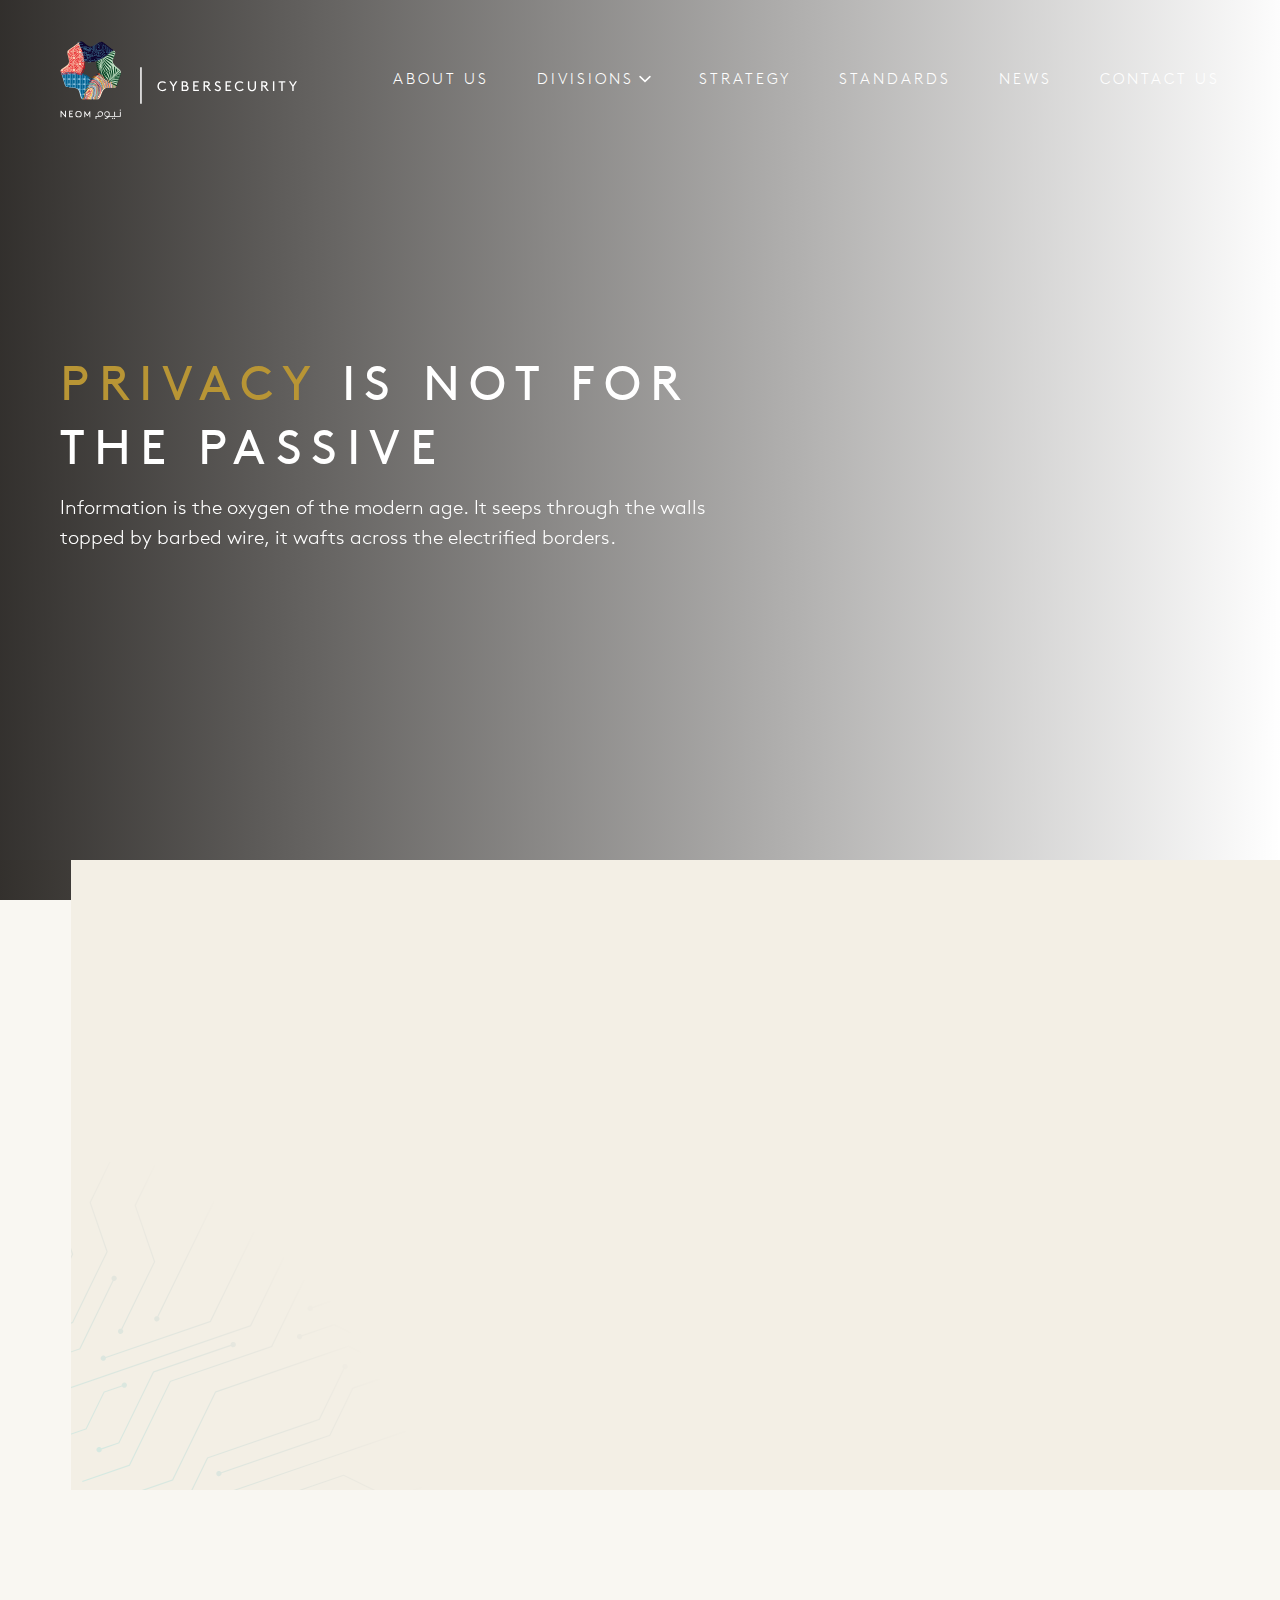
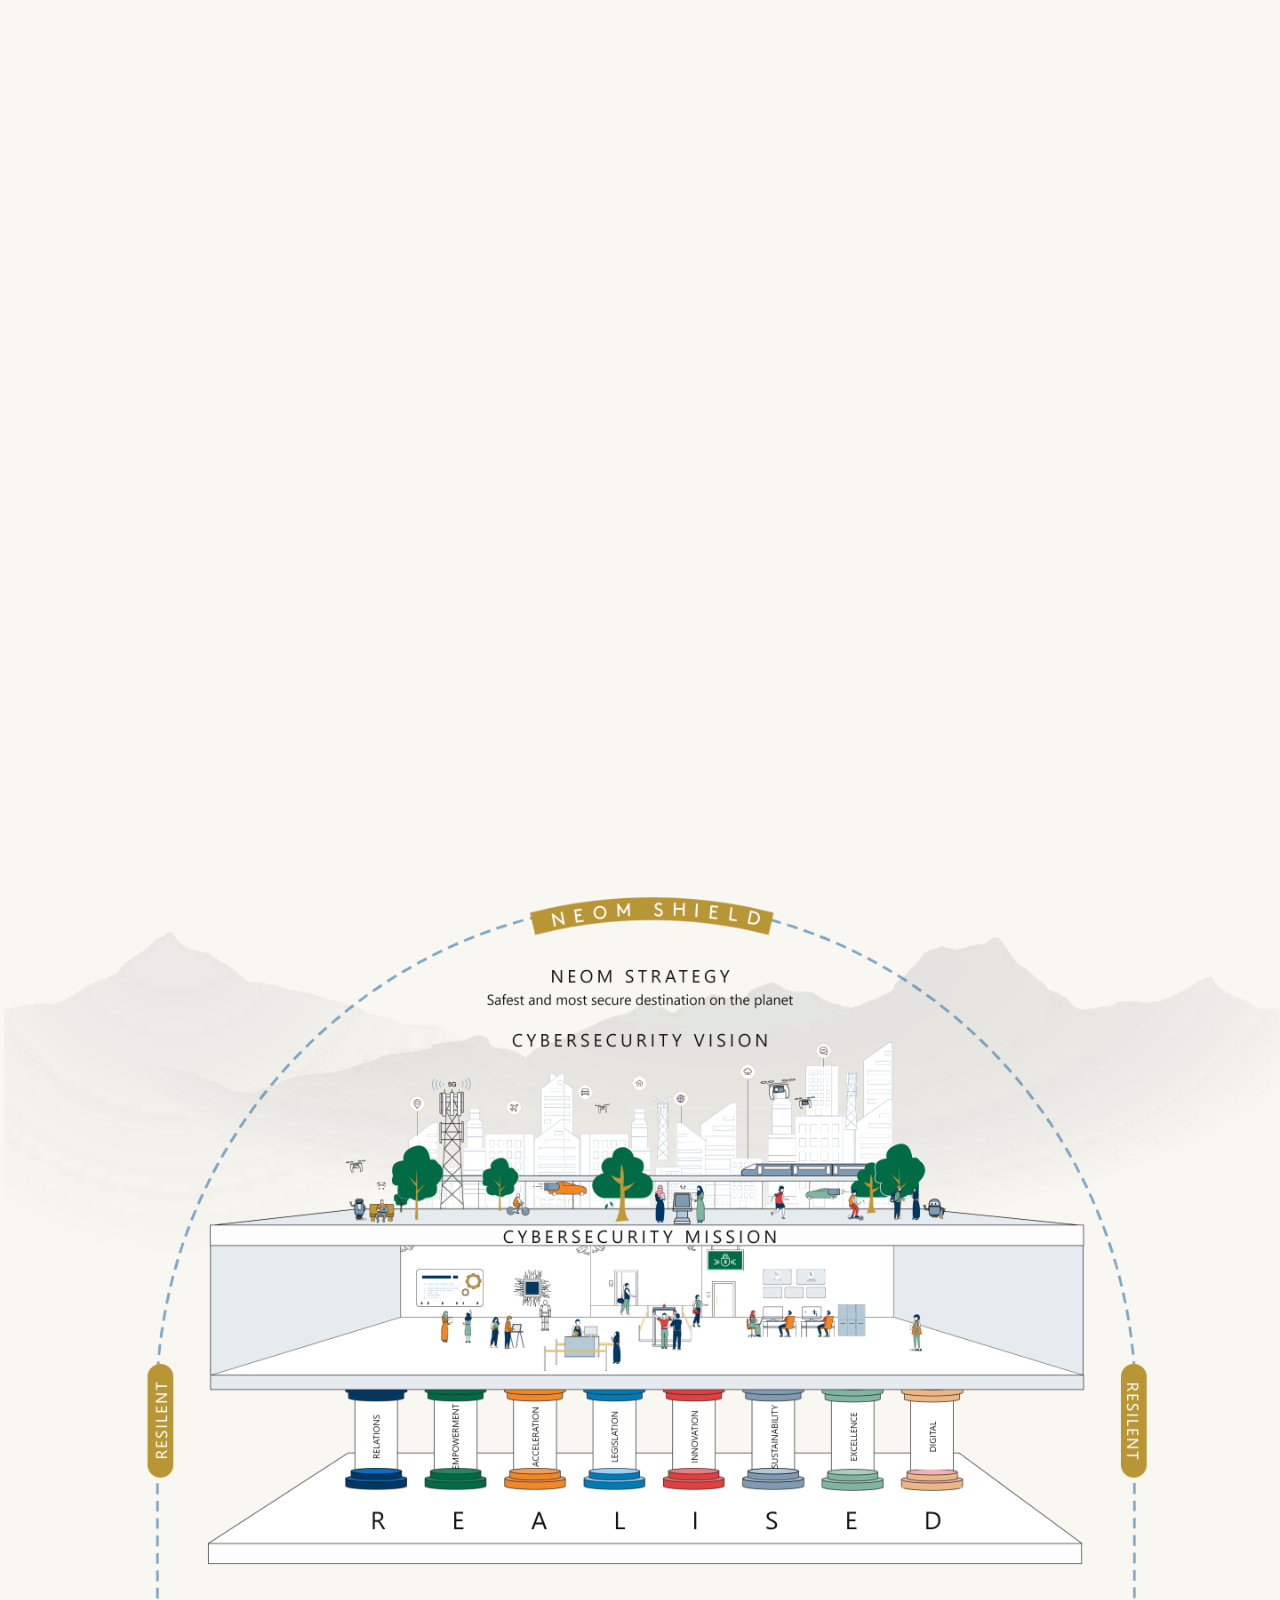
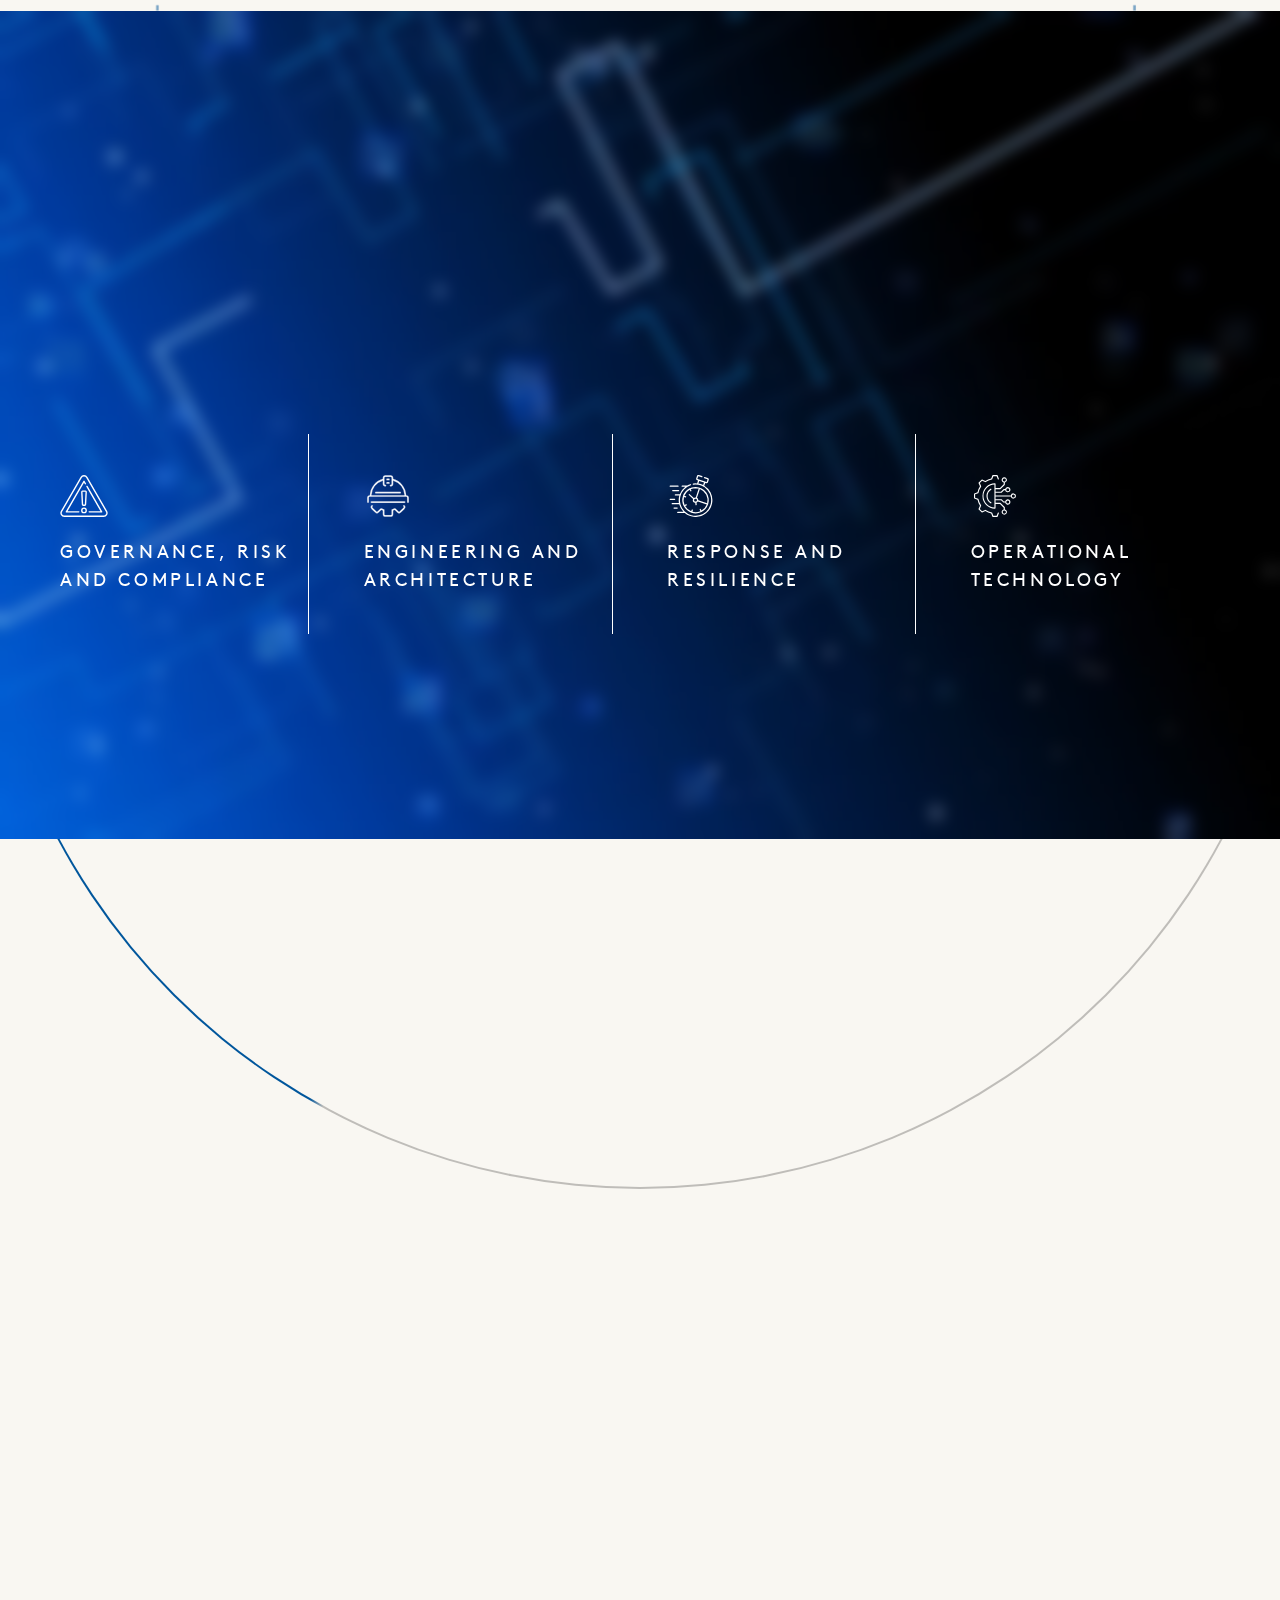
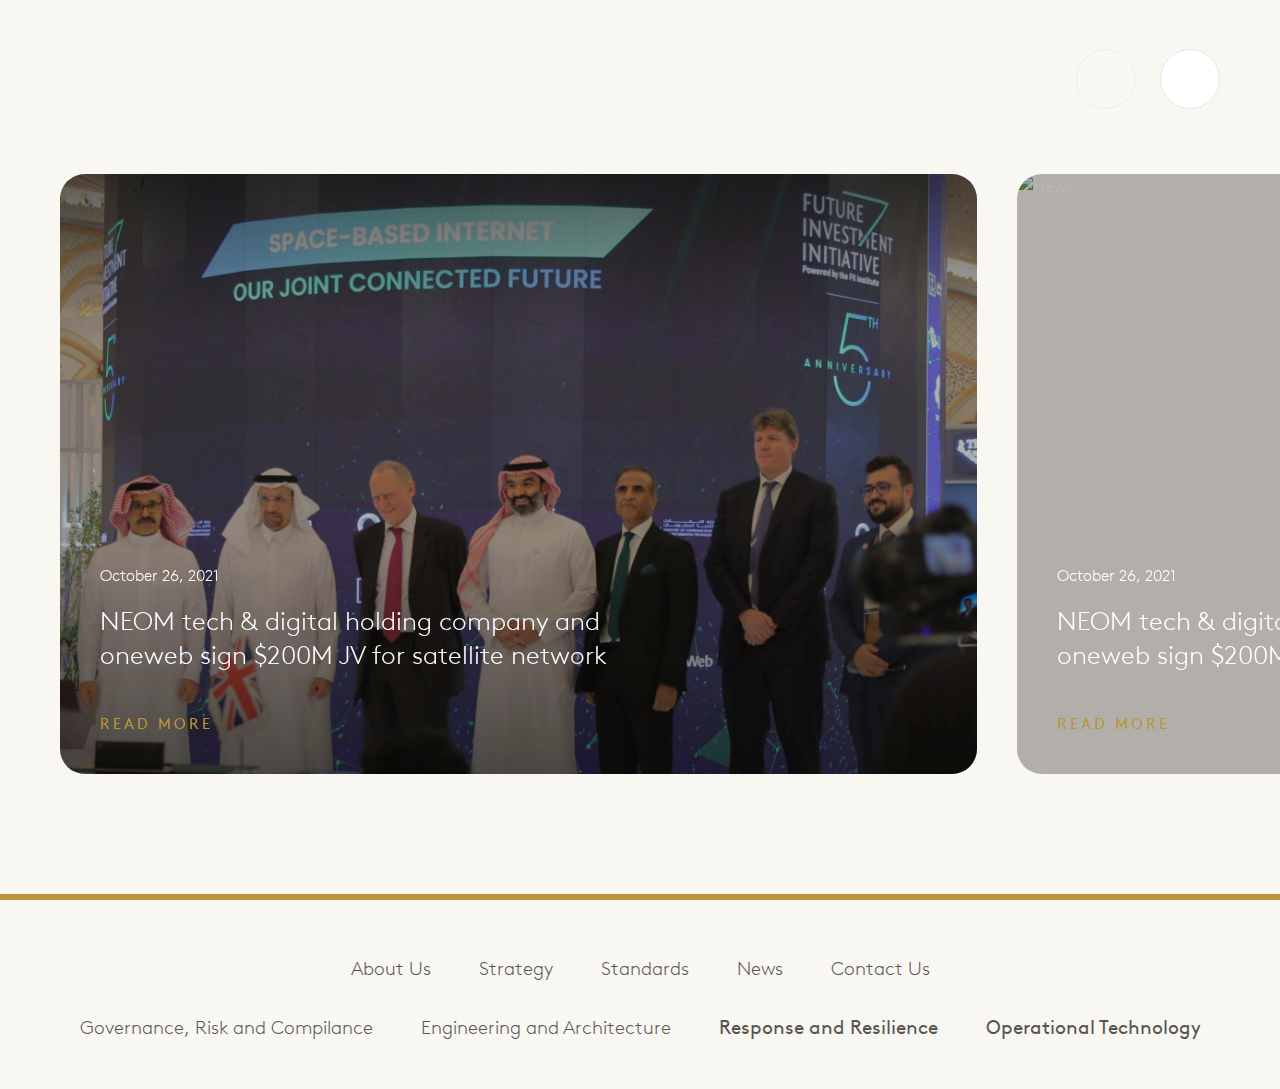
==== commit 71c6a234: "origin" ====
--- a/index.html
+++ b/index.html
@@ -54,10 +54,10 @@
 
 <body>
     <nav
-        class="left-[50%] z-30 transform translate-x-[-50%] myContainer flex justify-between absolute top-10 items-center">
+        class="left-[50%] z-30 transform brown-light text-[15px] translate-x-[-50%] myContainer flex justify-between absolute top-10 items-center">
         <div class="w-[237px] h-[78px]">
             <a href="./">
-                <img src="./assets/images/png/logo.png" alt="Neom Logo">
+                <img src="./assets/images/svg/logo.svg" alt="Neom Logo">
             </a>
         </div>
         <ul class="text-white uppercase  flex gap-x-12">
@@ -149,10 +149,10 @@
 
         <div class="myContainer relative flex flex-col z-[3]  justify-center min-h-[100vh] text-white">
             <h1 id="heroHeading" data-aos-once="true" data-aos="fade" data-aos-duration="700"
-                class=" text-5xl uppercase w-1/2 leading-[64px] tracking-[9.6px] "><span
-                    class="text-gold">Privacy</span> Is Not For The Passive</h1>
+                class=" text-5xl uppercase  leading-[64px] tracking-[9.6px] "><span
+                    class="text-gold">Privacy</span> Is Not For <br> The Passive</h1>
             <p id="heroText" data-aos-once="true" data-aos="fade-up" data-aos-delay="500" data-aos-duration="700"
-                class="delay-5s text-xl leading-[30px] w-[50%] mt-4 brown-light ">Information is the oxygen of the
+                class="delay-5s text-xl leading-[30px]  mt-4 brown-light ">Information is the oxygen of the
                 modern age. It seeps
                 through the walls <br> topped by barbed wire, it wafts across the electrified borders.</p>
         </div>
@@ -164,8 +164,8 @@
                 <div
                     class="py-[130px] z-[3] pl-[30px] overflow-hidden pr-[60px] max-w-[1360px]   flex justify-between relative">
                     <h2 data-aos-once="true" data-aos="fade" data-aos-duration="700"
-                        class="text-[40px] mt-[-10px] text-right tracking-[8px] leading-[56px] uppercase w-[38.5%] text-black">
-                        Neom Mission To <span class="tracking-[9px]">Technology And <span
+                        class="2xl:text-[40px] xl:text-[32px] mt-[-10px] text-right 2xl:tracking-[8px] xl:tracking-[7px] 2xl:leading-[56px] xl:leading-[46px] uppercase w-[38.5%] text-black">
+                        Neom Mission To <span class="xl:tracking-[8px] 2xl:tracking-[9px]">Technology And <span
                                 class="text-gold">Security</span></span>
                     </h2>
                     <div class="w-[58%] leading-[30px]  text-xl text-black">
@@ -223,16 +223,16 @@
             </div>
         </section>
         <span class="block mx-auto h-[130px] w-[2px]   my-[88px]">
-            <lottie-player src="./assets/lf30_editor_1wxncxtj.json" background="transparent" speed="1"
-                style="width: 2px; height: 130px;" autoplay></lottie-player>
+            <lottie-player id="firstLottie" src="./assets/lf30_editor_1wxncxtj.json" background="transparent" speed="1"
+                style="width: 2px; height: 130px;" ></lottie-player>
 
         </span>
 
         <section>
             <div class="myContainer text-black ">
                 <h3 data-aos-once="true" data-aos="fade-up" data-aos-duration="700"
-                    class="w-1/2 text-center mx-auto text-[40px] uppercase tracking-[8px] leading-[56px]">Fuelled by a
-                    secure by design <span class="text-gold">approach</span></h3>
+                    class=" text-center mx-auto text-[40px] uppercase tracking-[8px] leading-[56px]">Fuelled by a
+                    secure by <br>  design <span class="text-gold">approach</span></h3>
                 <p data-aos-once="true" data-aos="fade-up" data-aos-delay="300" data-aos-duration="700"
                     class="mt-8 w-[59%] text-center mx-auto brown-light text-xl">Cybersecurity at NEOM will be enabled
                     by an invisible infrastructure that maintains resilience and empowers a digital lifestyle. The
@@ -334,8 +334,8 @@
             </span>
             <div class="myContainer pt-20 relative">
                 <h4 data-aos-once="true" data-aos="fade-up" data-aos-duration="700"
-                    class="text-[40px] uppercase tracking-[8px] leading-[56px] w-[80%] text-center mx-auto">Guidelines
-                    for a Cyber-secure <span class="text-gold">New Future</span></h4>
+                    class="text-[40px] uppercase tracking-[8px] leading-[56px]  text-center mx-auto">Guidelines
+                    for a Cyber-secure  <br> <span class="text-gold">New Future</span></h4>
 
             </div>
 
@@ -409,6 +409,82 @@
                 </div>
 
                 <div class="slick-carousel homeCarousel slick-theme mt-[65px] ">
+                    <div
+                        class="item relative h-[600px] rounded-[25px] overflow-hidden flex flex-col text-white justify-end ">
+
+                        <div class="img_container absolute top-0 left-0 w-full h-full">
+                            <a href="#" class="absolute z-[5] top-0 left-0 w-full h-full bg-[#13100d4f]">
+
+                            </a>
+                            <img src="./assets/images/home/space based internet.jpg" alt="News">
+                        </div>
+                        <div href="#" class="flex flex-col   pb-[40px] px-[40px] relative">
+                            <span class="brown-light z-[5] mb-4">October 26, 2021</span>
+                            <span class="mb-10 brown-light z-[5] leading-[34px] w-[63%] text-[26px]">NEOM tech & digital
+                                holding company and oneweb sign $200M JV for satellite network</span>
+                            <a href='#'
+                                class="text-[15px] relative z-[6] hover:text-[#ebc03f] transition-all duration-300 text-gold tracking-[3px] uppercase">Read
+                                More</a>
+                        </div>
+
+                    </div>
+                    <div
+                        class="item relative h-[600px] rounded-[25px] overflow-hidden flex flex-col text-white justify-end ">
+
+                        <div class="img_container absolute top-0 left-0 w-full h-full">
+                            <a href="#" class="absolute z-[5] top-0 left-0 w-full h-full bg-[#13100d4f]">
+
+                            </a>
+                            <img src="./assets/images/home/News.jpg" alt="News">
+                        </div>
+                        <div href="#" class="flex flex-col   pb-[40px] px-[40px] relative">
+                            <span class="brown-light z-[5] mb-4">October 26, 2021</span>
+                            <span class="mb-10 brown-light z-[5] leading-[34px] w-[63%] text-[26px]">NEOM tech & digital
+                                holding company and oneweb sign $200M JV for satellite network</span>
+                            <a href='#'
+                                class="text-[15px] hover:text-[#ebc03f] relative z-[6] transition-all duration-300 text-gold tracking-[3px] uppercase">Read
+                                More</a>
+                        </div>
+
+                    </div>
+                    <div
+                        class="item relative h-[600px] rounded-[25px] overflow-hidden flex flex-col text-white justify-end ">
+
+                        <div class="img_container absolute top-0 left-0 w-full h-full">
+                            <a href="#" class="absolute z-[5] top-0 left-0 w-full h-full bg-[#13100d4f]">
+
+                            </a>
+                            <img src="./assets/images/home/space based internet.jpg" alt="News">
+                        </div>
+                        <div href="#" class="flex flex-col   pb-[40px] px-[40px] relative">
+                            <span class="brown-light z-[5] mb-4">October 26, 2021</span>
+                            <span class="mb-10 brown-light z-[5] leading-[34px] w-[63%] text-[26px]">NEOM tech & digital
+                                holding company and oneweb sign $200M JV for satellite network</span>
+                            <a href='#'
+                                class="text-[15px] relative z-[6] hover:text-[#ebc03f] transition-all duration-300 text-gold tracking-[3px] uppercase">Read
+                                More</a>
+                        </div>
+
+                    </div>
+                    <div
+                        class="item relative h-[600px] rounded-[25px] overflow-hidden flex flex-col text-white justify-end ">
+
+                        <div class="img_container absolute top-0 left-0 w-full h-full">
+                            <a href="#" class="absolute z-[5] top-0 left-0 w-full h-full bg-[#13100d4f]">
+
+                            </a>
+                            <img src="./assets/images/home/News.jpg" alt="News">
+                        </div>
+                        <div href="#" class="flex flex-col   pb-[40px] px-[40px] relative">
+                            <span class="brown-light z-[5] mb-4">October 26, 2021</span>
+                            <span class="mb-10 brown-light z-[5] leading-[34px] w-[63%] text-[26px]">NEOM tech & digital
+                                holding company and oneweb sign $200M JV for satellite network</span>
+                            <a href='#'
+                                class="text-[15px] hover:text-[#ebc03f] relative z-[6] transition-all duration-300 text-gold tracking-[3px] uppercase">Read
+                                More</a>
+                        </div>
+
+                    </div>
                     <div
                         class="item relative h-[600px] rounded-[25px] overflow-hidden flex flex-col text-white justify-end ">
 
@@ -506,7 +582,7 @@
     </section>
 
     <footer
-        class="bg-light  border-t-[6px] border-gold gap-y-4   text-[18] py-[32px] flex flex-col items-center items-center ">
+        class="bg-light  border-t-[6px] text-[19px]  border-gold gap-y-7   text-[18] pt-[53px] pb-[47px] flex flex-col items-center items-center ">
         <ul class="flex  justify-center gap-x-12 opacity-[70%]">
             <li><a href="./about.html" class="brown-light hover:text-gold trasition-all duration-300">About Us</a></li>
             <li><a href="./strategy.html" class="brown-light hover:text-gold trasition-all duration-300">Strategy</a>
@@ -540,10 +616,11 @@
     <script src="./assets/js/aosinitialize.js"></script>
     <script src="./assets/js/slick.min.js"></script>
     <script src="./assets/js/slickHome.js"></script>
-    <!-- 24.709724, 46.645758 -->
-    <!-- 24.709860, 46.645651 -->
-    <script src="https://unpkg.com/@lottiefiles/lottie-player@latest/dist/lottie-player.js"></script>
-
+    
+
+    <script src="./assets/js/lottie-player.js"></script>
+    <script src="./assets/js/lottie-interactivity.min.js"></script>
+    <script src="./assets/js/lottie-home.js"></script>
   
 </body>
 
--- a/assets/styles/global.css
+++ b/assets/styles/global.css
@@ -25,7 +25,7 @@
 }
 
 
-*{
+body{
     font-family:'Brown', 'Segoe UI', Tahoma, Geneva, Verdana, sans-serif;
 }
 
@@ -101,6 +101,10 @@
 }
 .slide-active{
     display: flex;
+    animation: 1s fade;
+}
+.slideActive{
+    display: block;
     animation: 1s fade;
 }
 @keyframes fade {
@@ -319,6 +323,9 @@
      background-color: transparent!important;
      opacity: .7!important;
  }
+ .my-prev.slick-disabled, .my-next.slick-disabled{
+    display: none;
+}
 
  
  * {
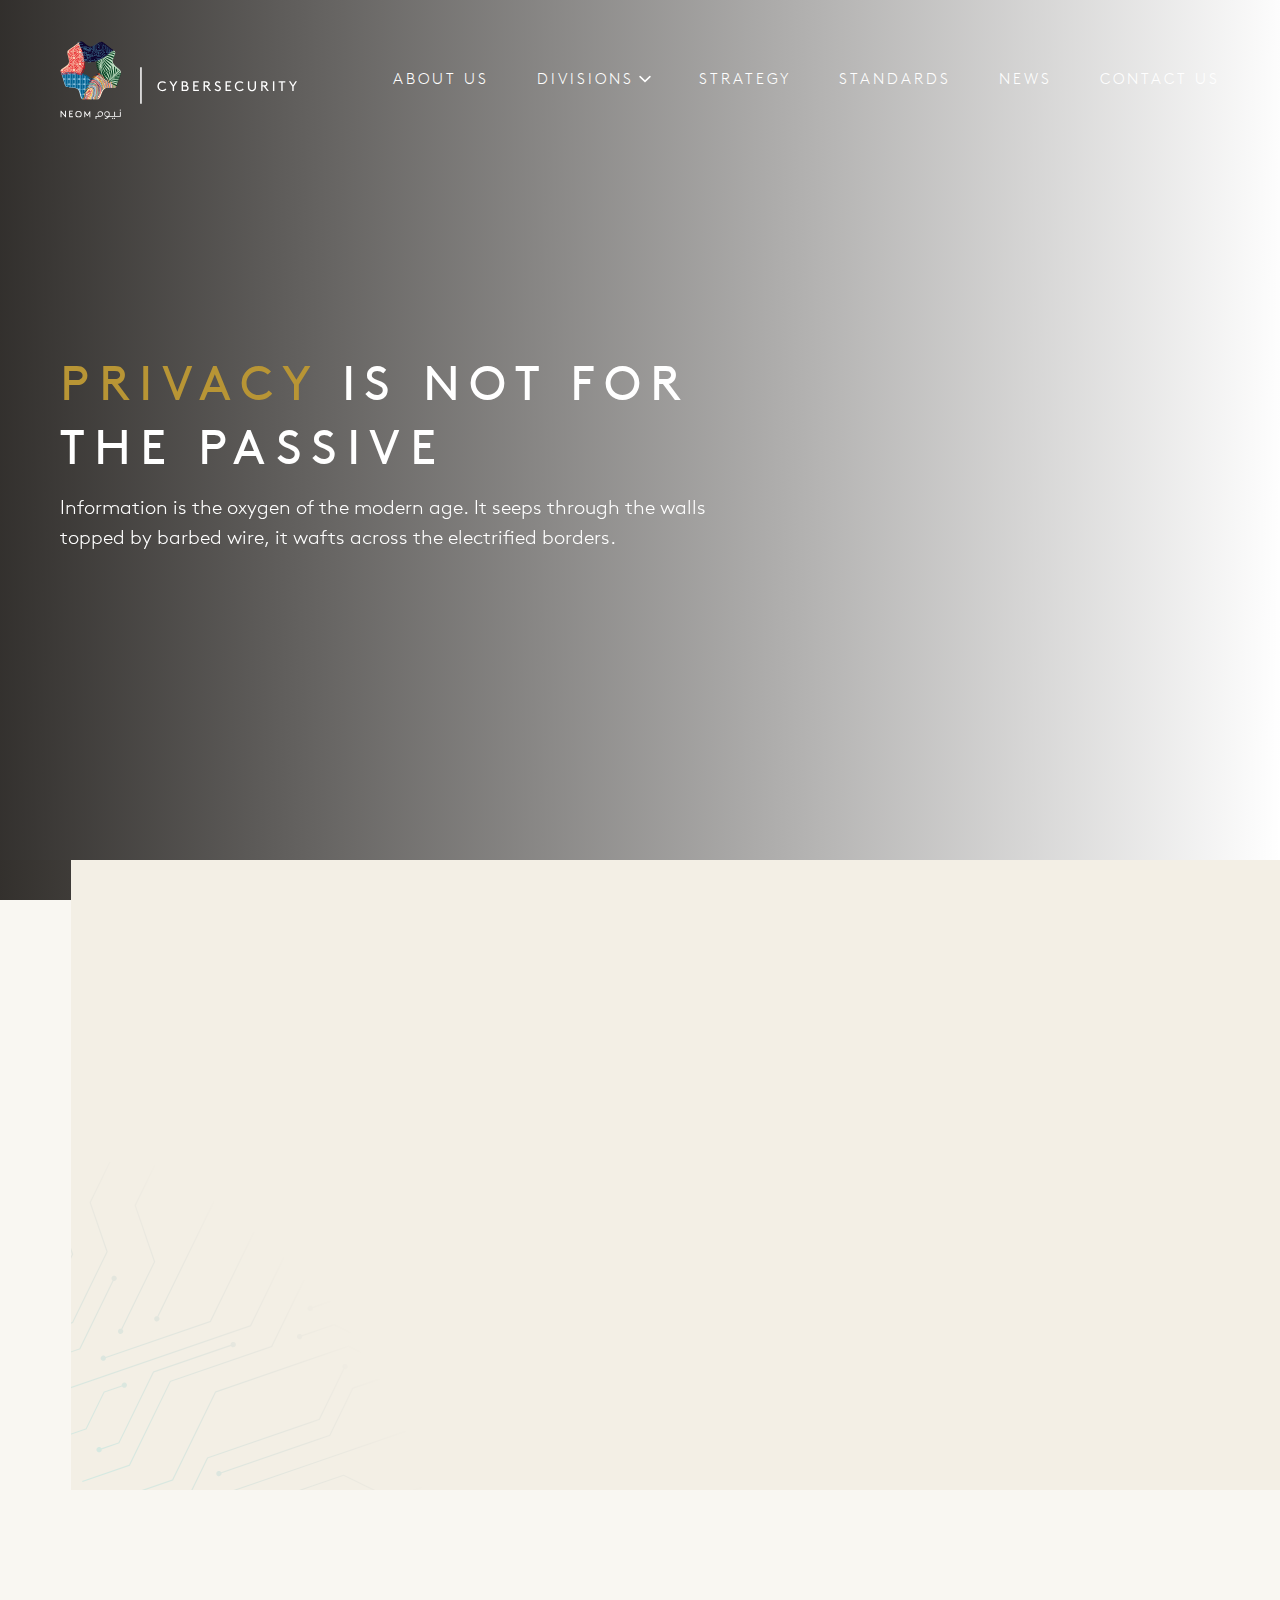
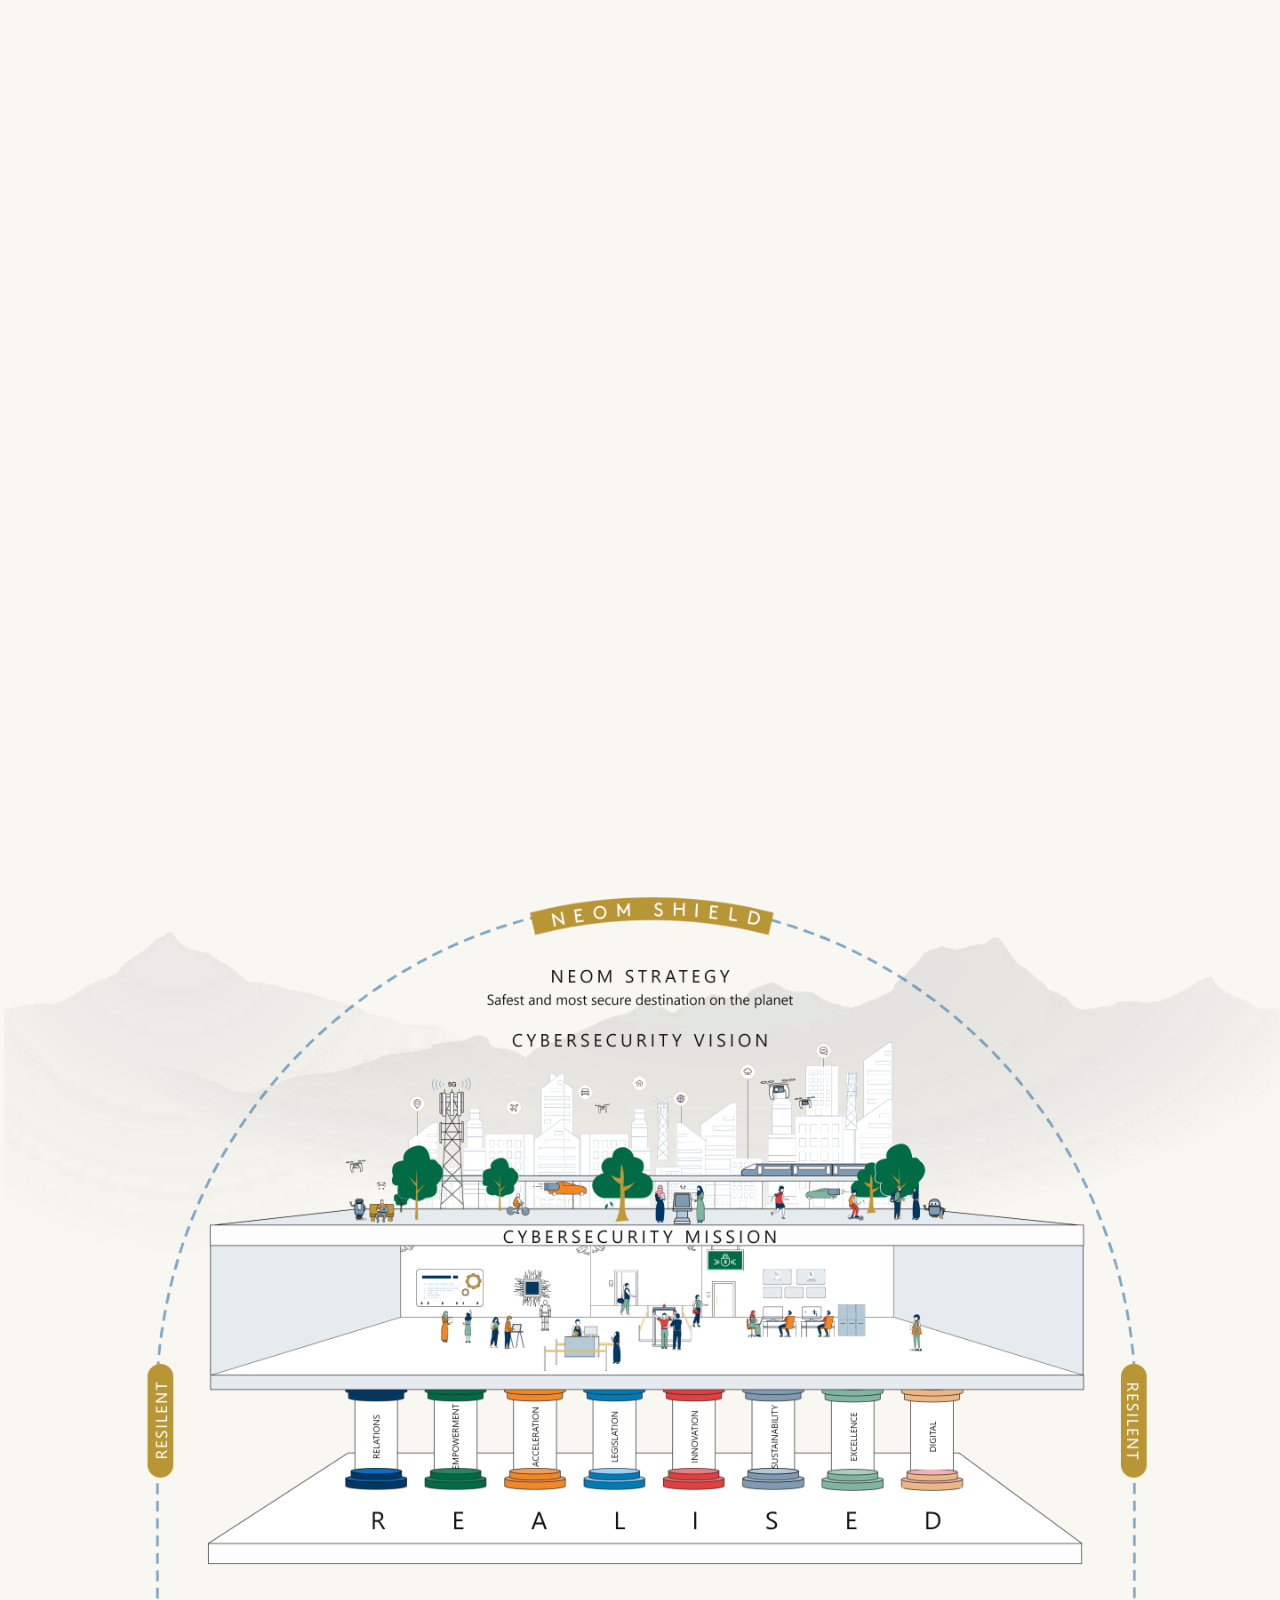
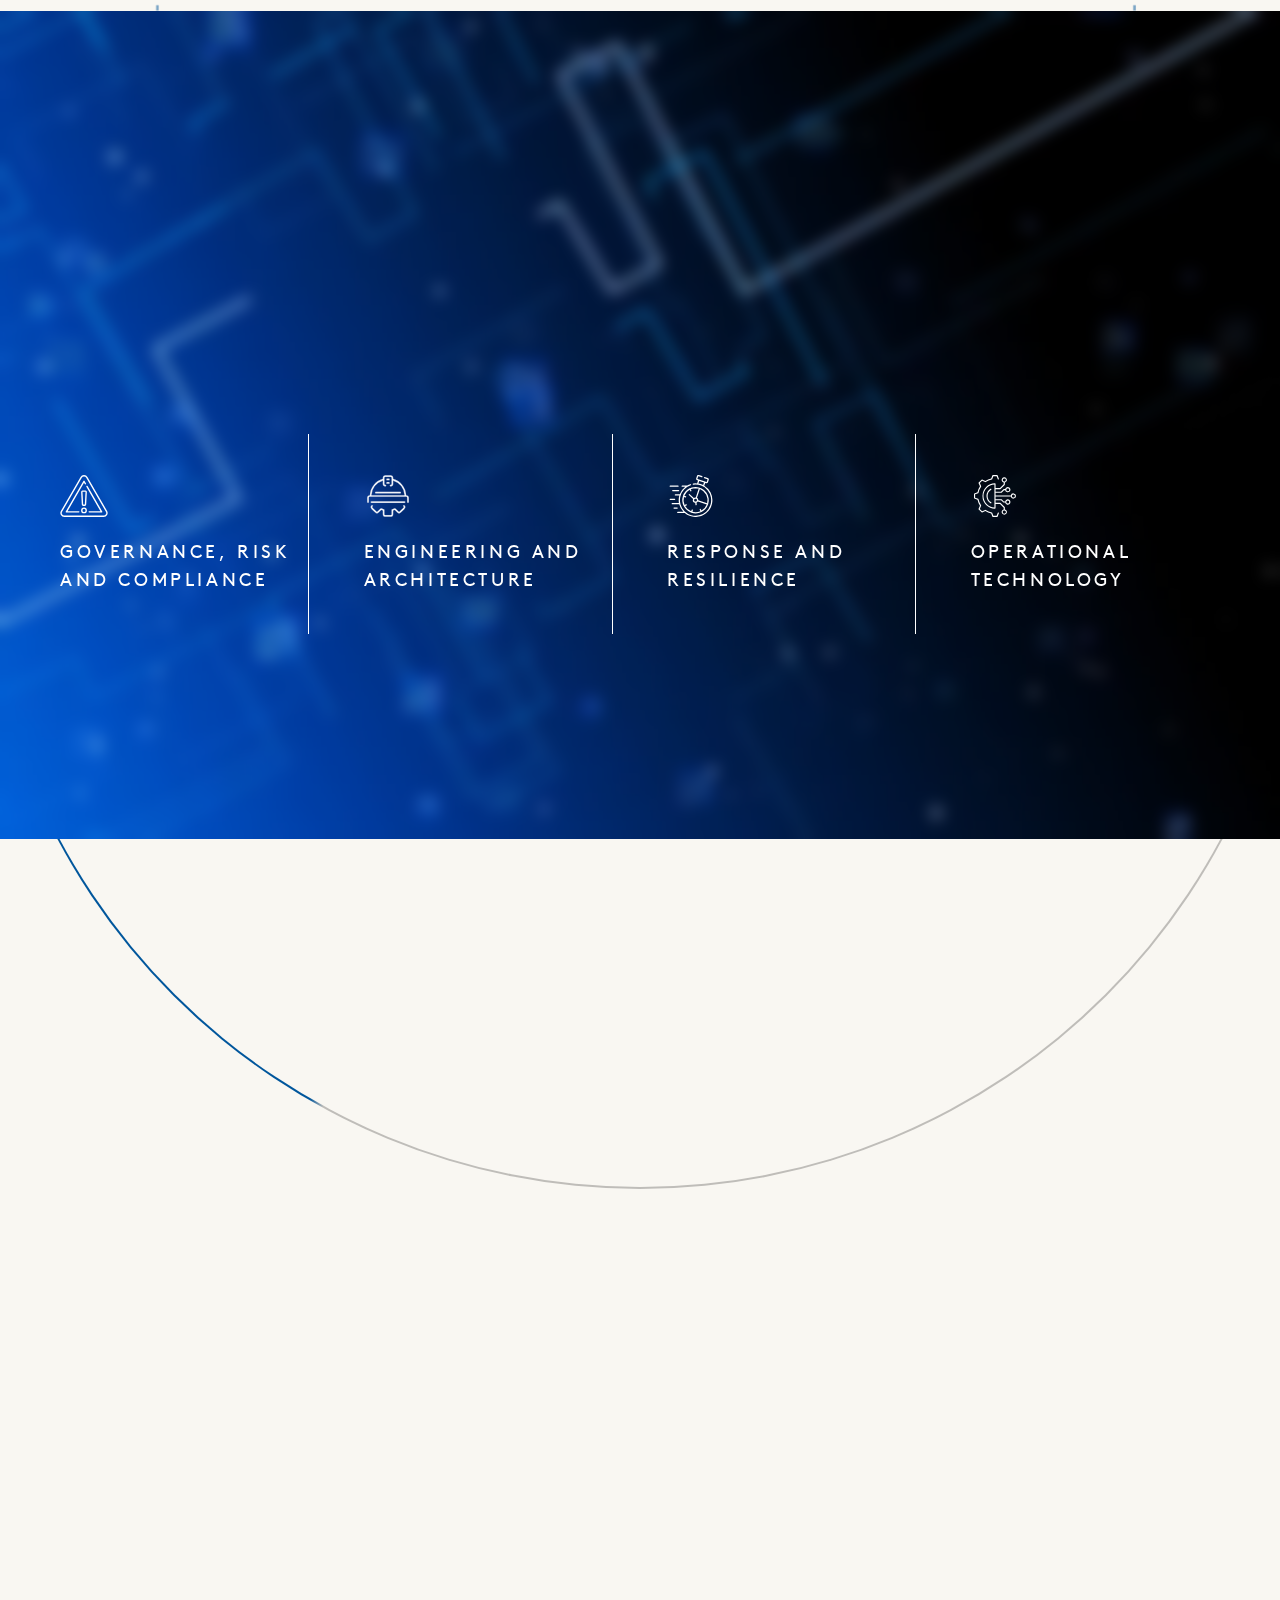
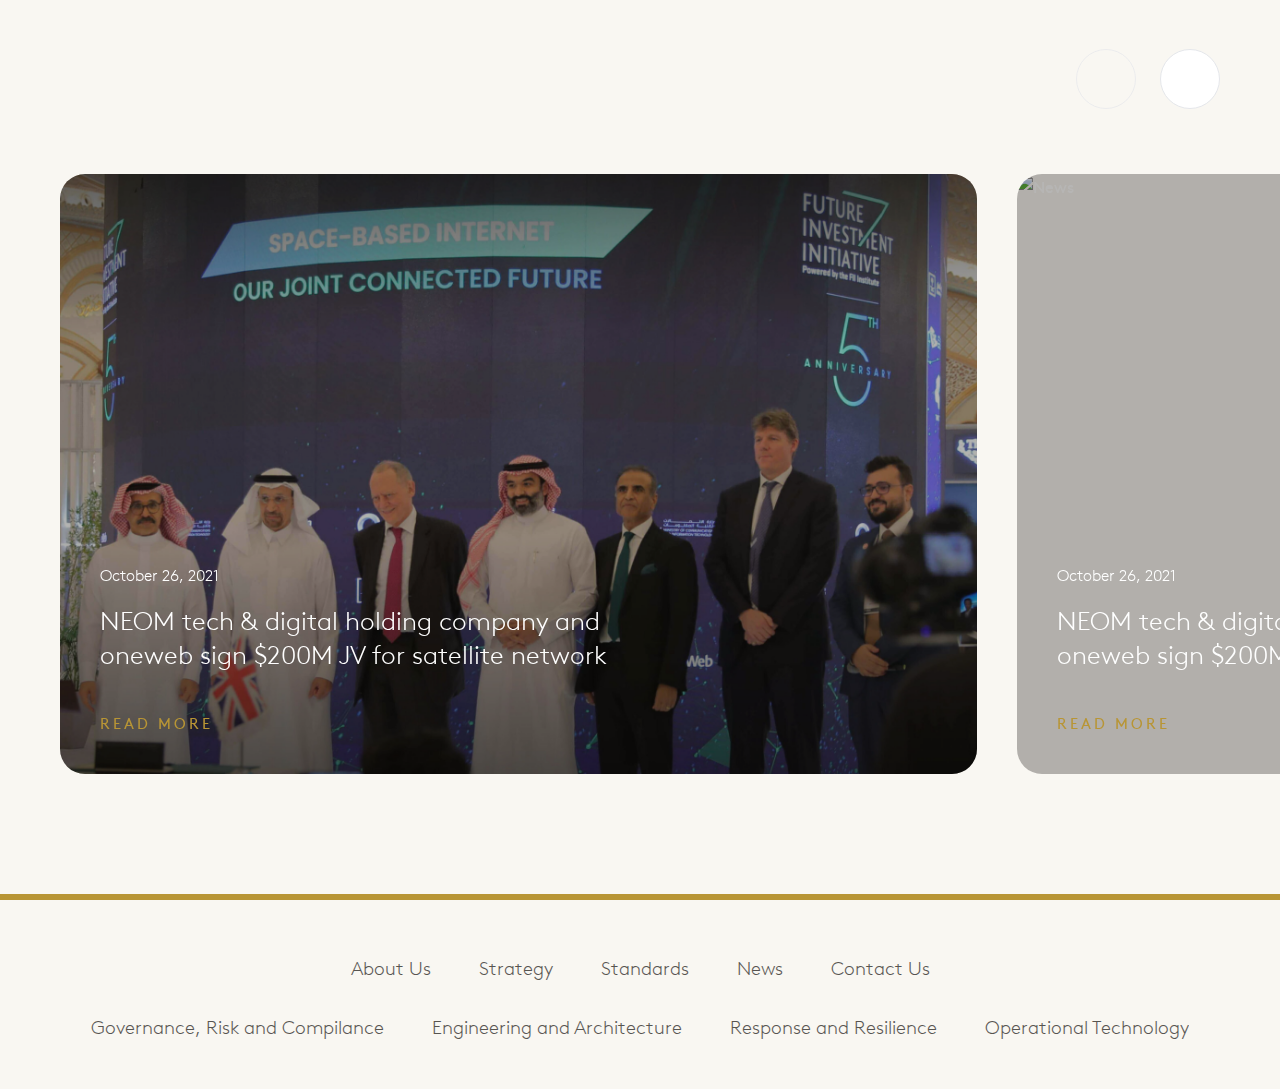
==== commit a1710974: "origin" ====
--- a/index.html
+++ b/index.html
@@ -343,6 +343,14 @@
                 <div
                     class="slide slideOne flex flex-col slide-active transition-all duration-300   items-center text-center">
                     <span data-aos-once="true" data-aos="fade-up" data-aos-duration="700"
+                        class="text-[28px]">Audacious</span>
+                    <span data-aos-once="true" data-aos="fade-up" data-aos-delay="300" data-aos-duration="700"
+                        class="mt-[22px] brown-light text-lg leading-[28px] w-1/2 mb-12">Bold enough to broaden imaginations, inspire futuristic ideas, and create a world center for creative people​</span>
+                    <img data-aos-once="true" data-aos="fade-up" data-aos-duration="700"
+                        src="./assets/images/home/audacious.svg" class="lazy" loading="lazy" alt="Compelling">
+                </div>
+                <div class="slide slideTwo flex flex-col hidden transition-all duration-300  items-center text-center">
+                    <span data-aos-once="true" data-aos="fade-up" data-aos-duration="700"
                         class="text-[28px]">Compelling</span>
                     <span data-aos-once="true" data-aos="fade-up" data-aos-delay="300" data-aos-duration="700"
                         class="mt-[22px] brown-light text-lg leading-[28px] w-1/2 mb-12">Succinct enough to be
@@ -351,36 +359,22 @@
                     <img data-aos-once="true" data-aos="fade-up" data-aos-duration="700"
                         src="./assets/images/home/compelling.svg" class="lazy" loading="lazy" alt="Compelling">
                 </div>
-                <div class="slide slideTwo flex flex-col hidden transition-all duration-300  items-center text-center">
-                    <span data-aos-once="true" data-aos="fade-up" data-aos-duration="700"
-                        class="text-[28px]">SlideTwo</span>
-                    <span data-aos-once="true" data-aos="fade-up" data-aos-delay="300" data-aos-duration="700"
-                        class="mt-[22px] brown-light text-lg leading-[28px] w-1/2 mb-12">Succinct enough to be
-                        memorable, yet capture the essence of the cybersecurity practice; should reflect the common
-                        business language</span>
-                    <img data-aos-once="true" data-aos="fade-up" data-aos-duration="700"
-                        src="./assets/images/home/compelling.svg" class="lazy" loading="lazy" alt="Compelling">
-                </div>
                 <div
                     class="slide slideThree flex flex-col hidden transition-all duration-300  items-center text-center">
                     <span data-aos-once="true" data-aos="fade-up" data-aos-duration="700"
-                        class="text-[28px]">SlideThree</span>
+                        class="text-[28px]">Inspirational</span>
                     <span data-aos-once="true" data-aos="fade-up" data-aos-delay="300" data-aos-duration="700"
-                        class="mt-[22px] brown-light text-lg leading-[28px] w-1/2 mb-12">Succinct enough to be
-                        memorable, yet capture the essence of the cybersecurity practice; should reflect the common
-                        business language</span>
+                        class="mt-[22px] brown-light text-lg leading-[28px] w-1/2 mb-12">Aligned with Vision 2030, NEOM master strategy (e.g. NEOM Value Proposition) to inspire a rapidly evolving digital society ​</span>
                     <img data-aos-once="true" data-aos="fade-right" data-aos-duration="700"
-                        src="./assets/images/home/compelling.svg" class="lazy" loading="lazy" alt="Compelling">
+                        src="./assets/images/home/inspirational.png" class="lazy" loading="lazy" alt="Compelling">
                 </div>
                 <div class="slide slideFour flex flex-col hidden transition-all duration-300  items-center text-center">
                     <span data-aos-once="true" data-aos="fade-right" data-aos-duration="700"
-                        class="text-[28px]">SlideFour</span>
+                        class="text-[28px]">Actionable</span>
                     <span data-aos-once="true" data-aos="fade-up" data-aos-delay="300" data-aos-duration="700"
-                        class="mt-[22px] brown-light text-lg leading-[28px] w-1/2 mb-12">Succinct enough to be
-                        memorable, yet capture the essence of the cybersecurity practice; should reflect the common
-                        business language</span>
+                        class="mt-[22px] brown-light text-lg leading-[28px] w-1/2 mb-12">Allows NEOM to quickly translate vision into a working model that drives short & long term success and fosters a future-oriented approach to cybersecurity​</span>
                     <img data-aos-once="true" data-aos="fade-right" data-aos-duration="700"
-                        src="./assets/images/home/compelling.svg" class="lazy" loading="lazy" alt="Compelling">
+                        src="./assets/images/home/actionable.svg" class="lazy" loading="lazy" alt="Compelling">
                 </div>
             </div>
         </div>
@@ -598,10 +592,10 @@
                     Risk and Compilance</a> </li>
             <li><a href="./engineering.html" class="brown-light hover:text-gold trasition-all duration-300">Engineering
                     and Architecture</a> </li>
-            <li><a href="./response.html" class="brown-light hover:text-gold trasition-all duration-300"></a>Response
-                and Resilience </li>
-            <li><a href="./operational.html" class="brown-light hover:text-gold trasition-all duration-300"></a>
-                Operational Technology</li>
+            <li><a href="./response.html" class="brown-light hover:text-gold trasition-all duration-300">Response
+                and Resilience</a> </li>
+            <li><a href="./operational.html" class="brown-light hover:text-gold trasition-all duration-300"> Operational Technology</a>
+               </li>
         </ul>
     </footer>
 
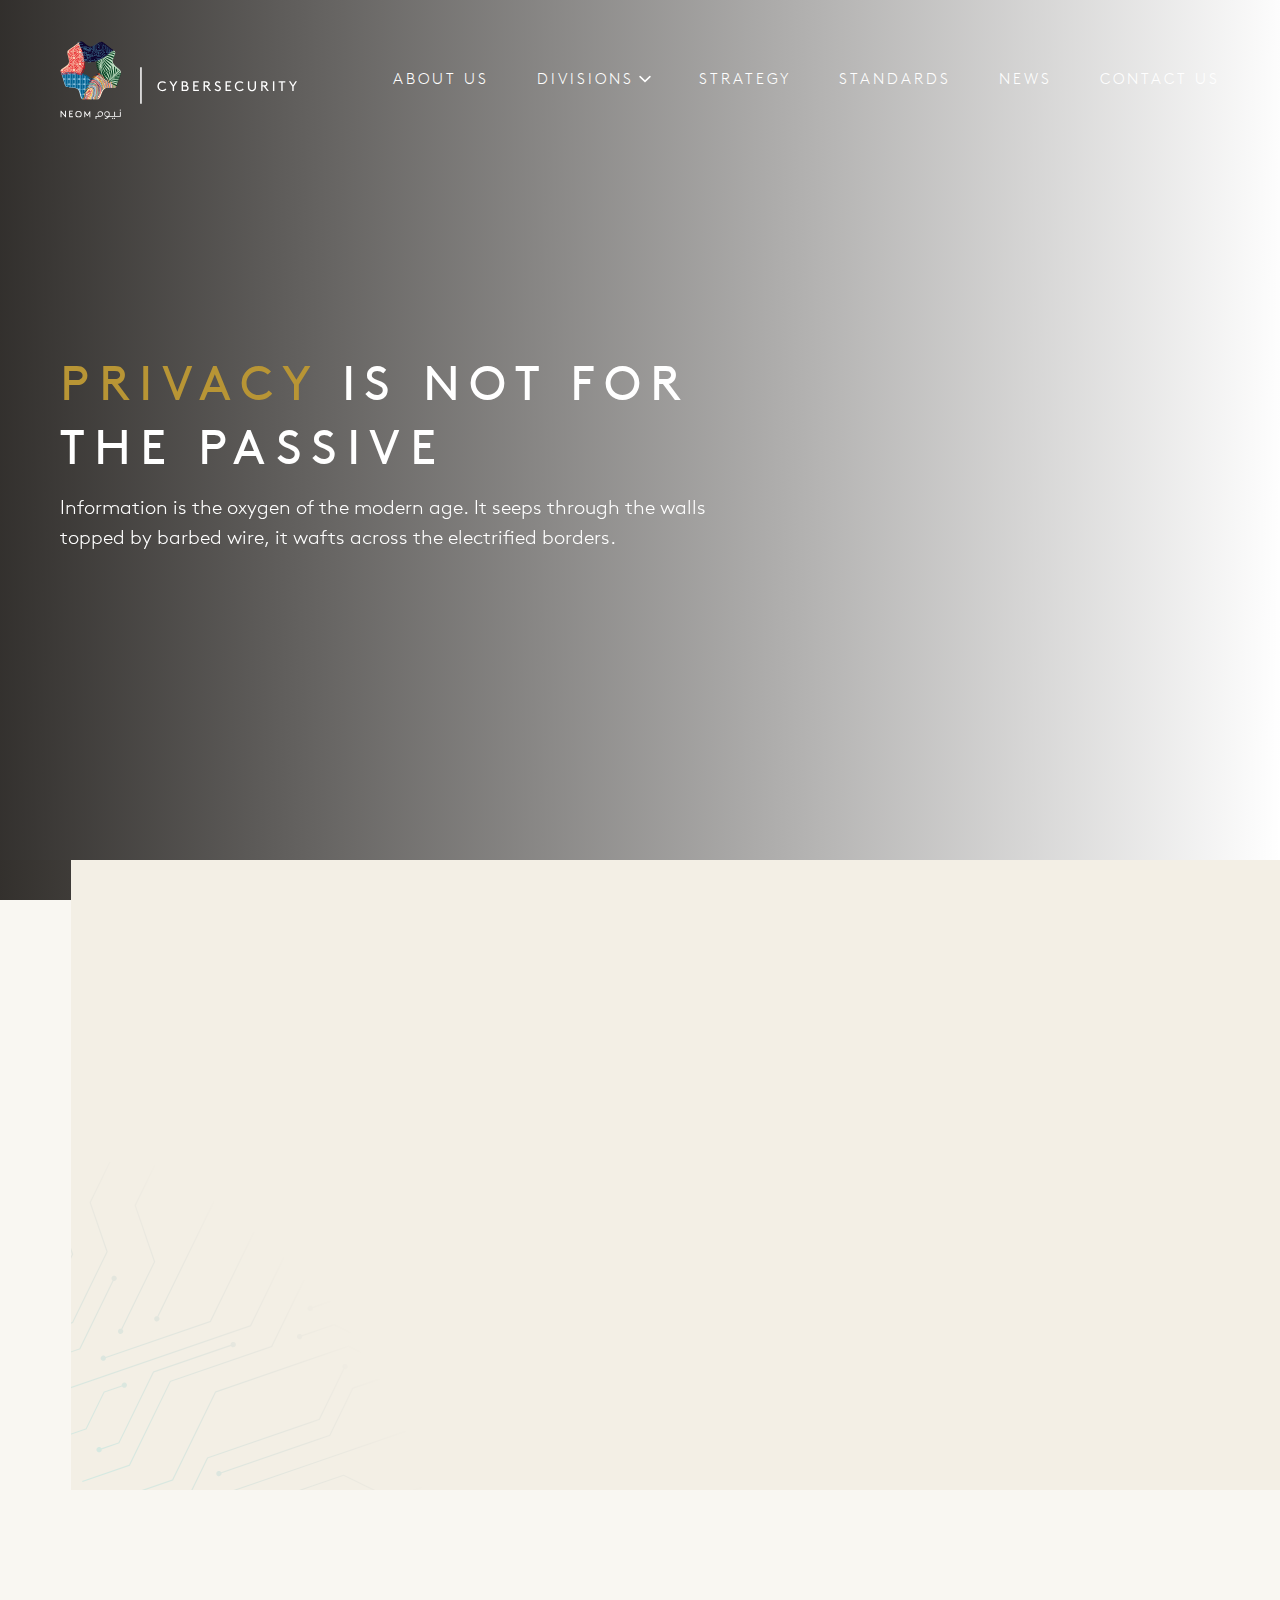
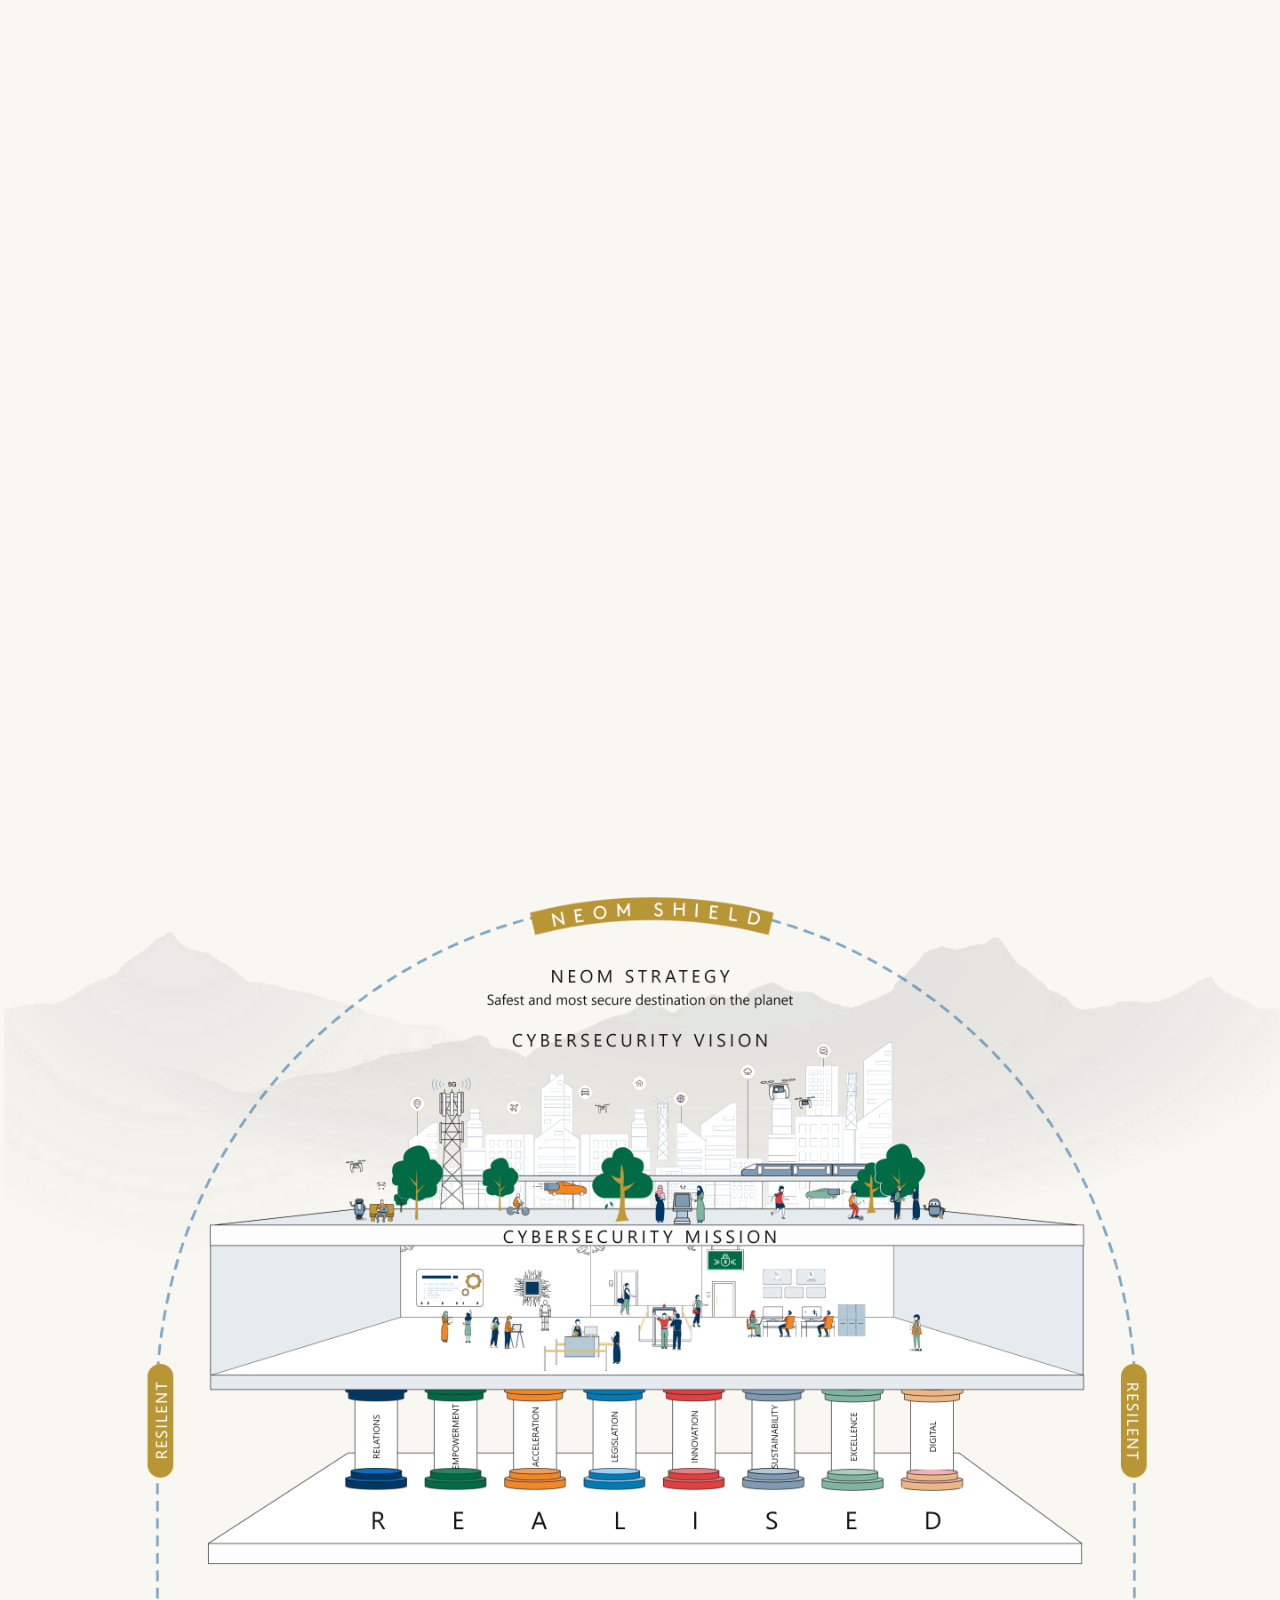
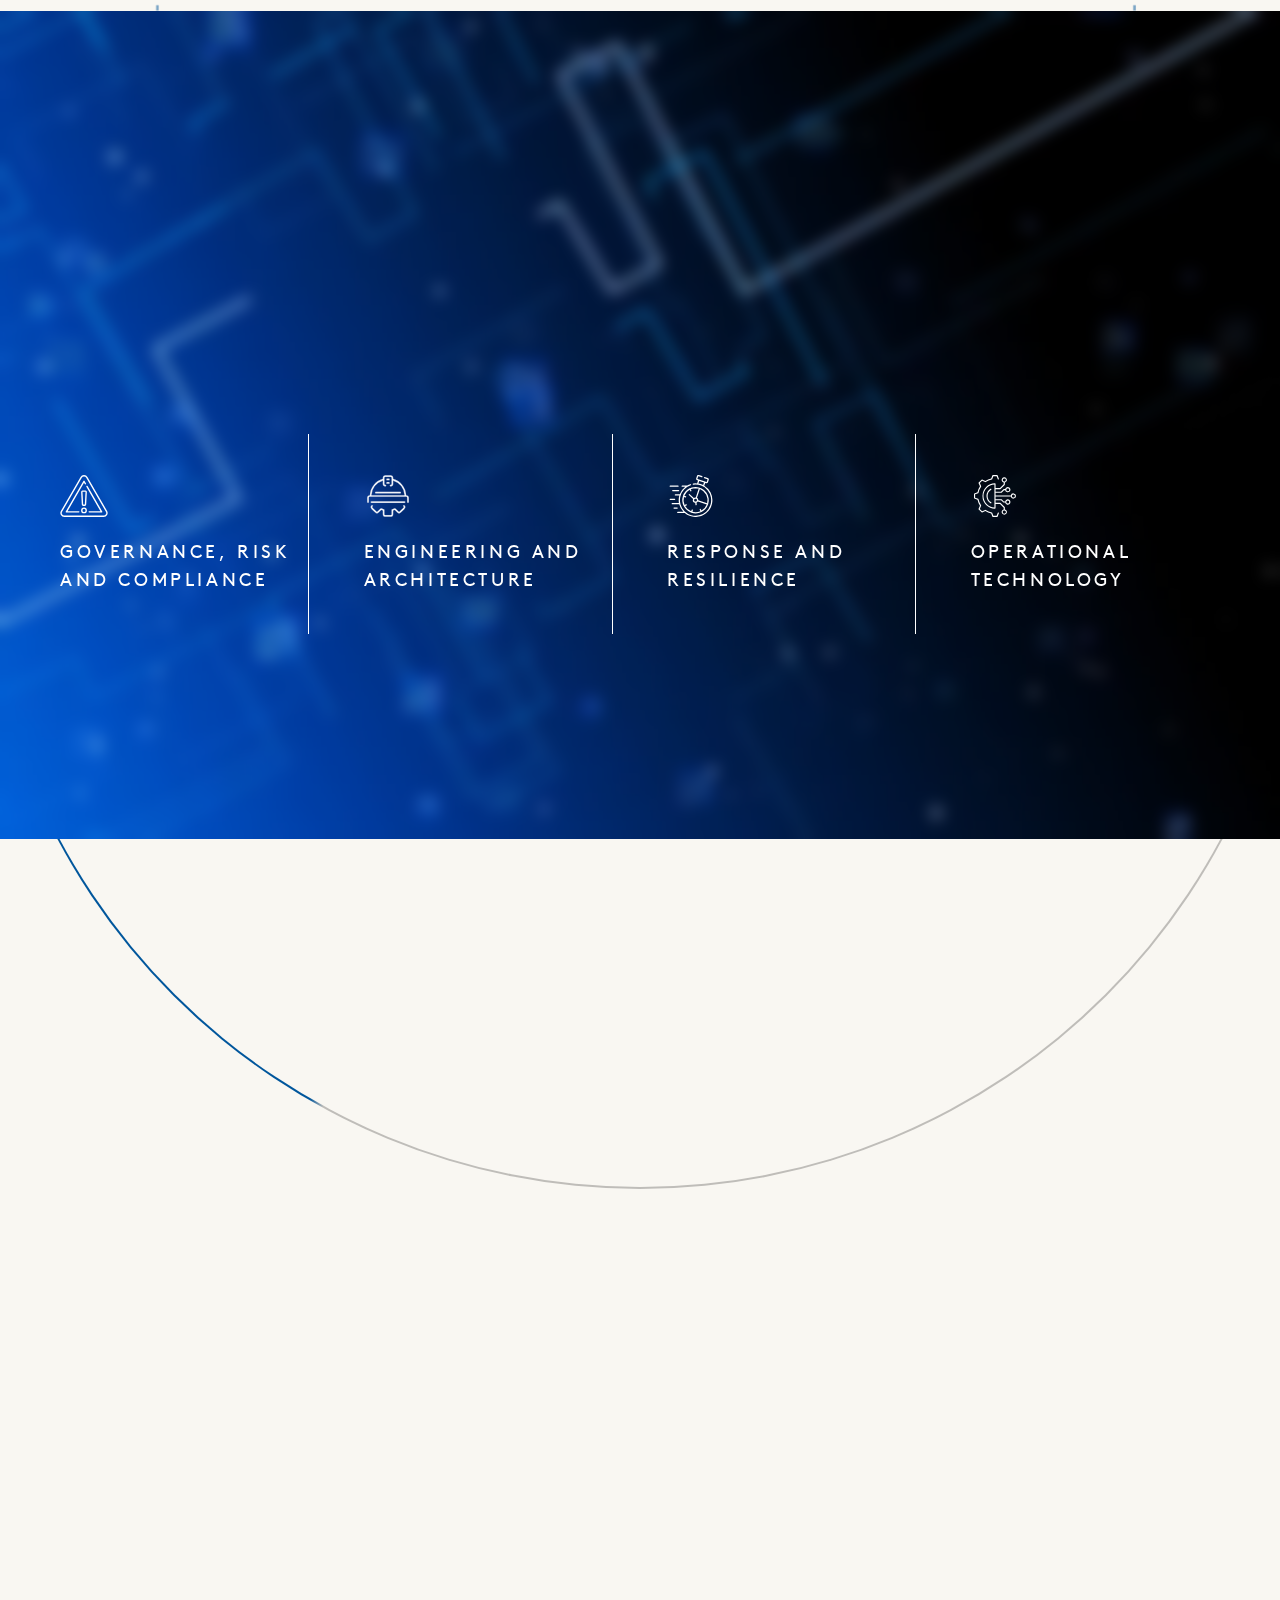
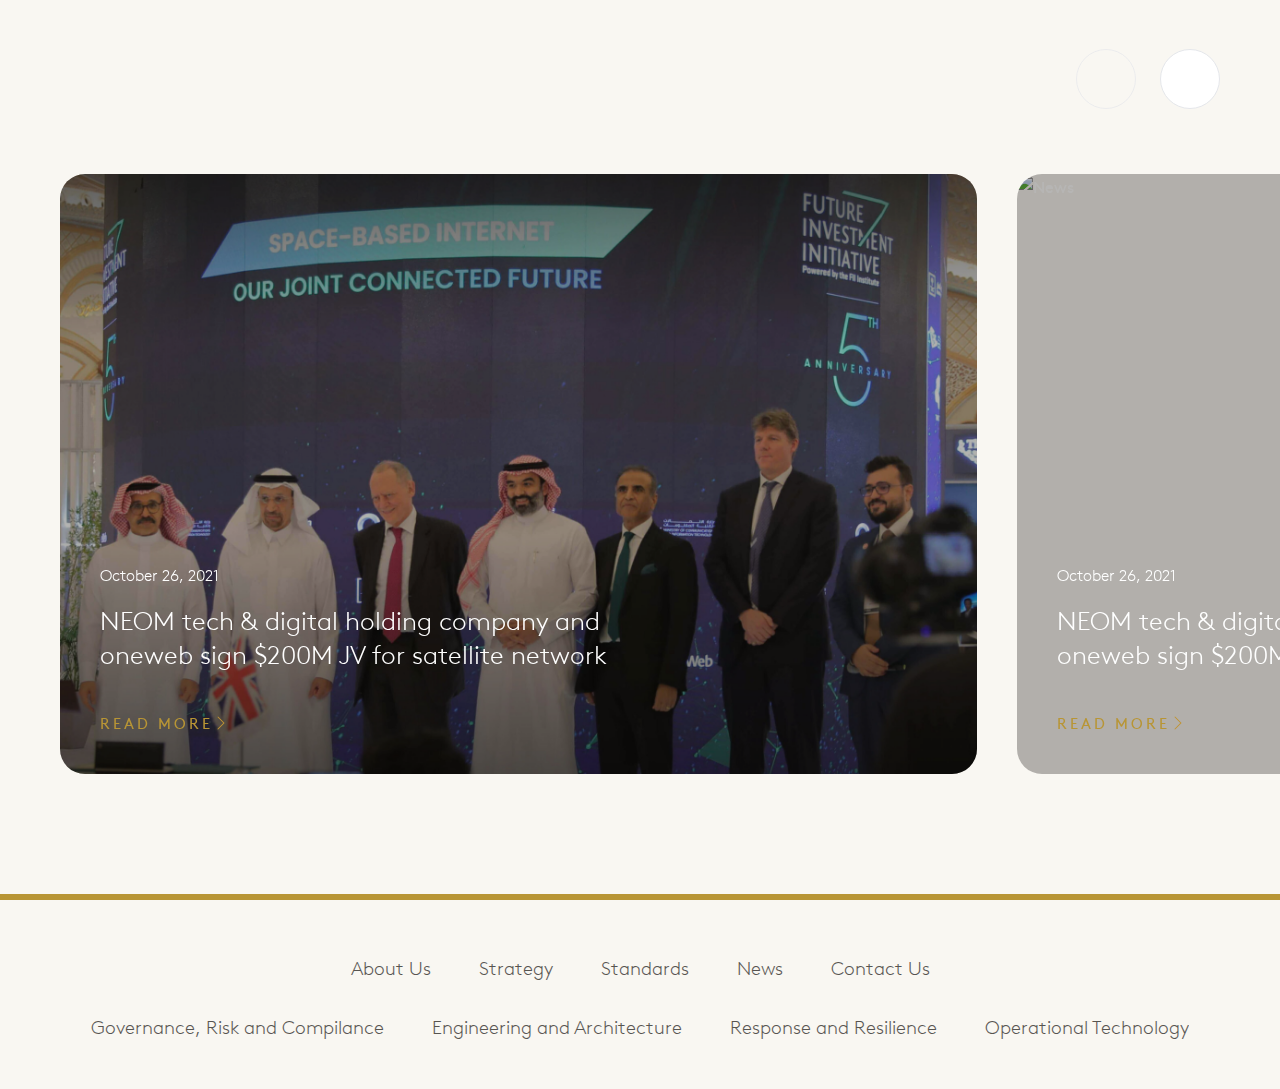
==== commit a70ab90d: "origin" ====
--- a/index.html
+++ b/index.html
@@ -52,6 +52,20 @@
     <script src="./assets/js/config.js"></script>
 </head>
 
+<style>
+    .inline_im {
+        display: inline !important;
+    }
+
+    .chevron-right {
+        transition: all .3s ease;
+    }
+
+    .homeCarousel .item:hover .chevron-right {
+        margin-left: 5px !important;
+    }
+</style>
+
 <body>
     <nav
         class="left-[50%] z-30 transform brown-light text-[15px] translate-x-[-50%] myContainer flex justify-between absolute top-10 items-center">
@@ -149,8 +163,8 @@
 
         <div class="myContainer relative flex flex-col z-[3]  justify-center min-h-[100vh] text-white">
             <h1 id="heroHeading" data-aos-once="true" data-aos="fade" data-aos-duration="700"
-                class=" text-5xl uppercase  leading-[64px] tracking-[9.6px] "><span
-                    class="text-gold">Privacy</span> Is Not For <br> The Passive</h1>
+                class=" text-5xl uppercase  leading-[64px] tracking-[9.6px] "><span class="text-gold">Privacy</span> Is
+                Not For <br> The Passive</h1>
             <p id="heroText" data-aos-once="true" data-aos="fade-up" data-aos-delay="500" data-aos-duration="700"
                 class="delay-5s text-xl leading-[30px]  mt-4 brown-light ">Information is the oxygen of the
                 modern age. It seeps
@@ -205,7 +219,7 @@
             </div>
             <div>
                 <p data-aos-once="true" data-aos="fade" data-aos-delay="500" data-aos-duration="700"
-                    class="text-black text-[28px] leading-[42px]">
+                    class="text-black text-[28px] leading-[42px]" id="quote_text">
                     NEOM will be the most secured <span class="text-gold">humanity centered</span> cognitive region
                     where bold dreams are realised.
                 </p>
@@ -224,7 +238,7 @@
         </section>
         <span class="block mx-auto h-[130px] w-[2px]   my-[88px]">
             <lottie-player id="firstLottie" src="./assets/lf30_editor_1wxncxtj.json" background="transparent" speed="1"
-                style="width: 2px; height: 130px;" ></lottie-player>
+                style="width: 2px; height: 130px;"></lottie-player>
 
         </span>
 
@@ -232,7 +246,7 @@
             <div class="myContainer text-black ">
                 <h3 data-aos-once="true" data-aos="fade-up" data-aos-duration="700"
                     class=" text-center mx-auto text-[40px] uppercase tracking-[8px] leading-[56px]">Fuelled by a
-                    secure by <br>  design <span class="text-gold">approach</span></h3>
+                    secure by <br> design <span class="text-gold">approach</span></h3>
                 <p data-aos-once="true" data-aos="fade-up" data-aos-delay="300" data-aos-duration="700"
                     class="mt-8 w-[59%] text-center mx-auto brown-light text-xl">Cybersecurity at NEOM will be enabled
                     by an invisible infrastructure that maintains resilience and empowers a digital lifestyle. The
@@ -335,7 +349,7 @@
             <div class="myContainer pt-20 relative">
                 <h4 data-aos-once="true" data-aos="fade-up" data-aos-duration="700"
                     class="text-[40px] uppercase tracking-[8px] leading-[56px]  text-center mx-auto">Guidelines
-                    for a Cyber-secure  <br> <span class="text-gold">New Future</span></h4>
+                    for a Cyber-secure <br> <span class="text-gold">New Future</span></h4>
 
             </div>
 
@@ -345,7 +359,8 @@
                     <span data-aos-once="true" data-aos="fade-up" data-aos-duration="700"
                         class="text-[28px]">Audacious</span>
                     <span data-aos-once="true" data-aos="fade-up" data-aos-delay="300" data-aos-duration="700"
-                        class="mt-[22px] brown-light text-lg leading-[28px] w-1/2 mb-12">Bold enough to broaden imaginations, inspire futuristic ideas, and create a world center for creative people​</span>
+                        class="mt-[22px] brown-light text-lg leading-[28px] w-1/2 mb-12">Bold enough to broaden
+                        imaginations, inspire futuristic ideas, and create a world center for creative people​</span>
                     <img data-aos-once="true" data-aos="fade-up" data-aos-duration="700"
                         src="./assets/images/home/audacious.svg" class="lazy" loading="lazy" alt="Compelling">
                 </div>
@@ -364,7 +379,9 @@
                     <span data-aos-once="true" data-aos="fade-up" data-aos-duration="700"
                         class="text-[28px]">Inspirational</span>
                     <span data-aos-once="true" data-aos="fade-up" data-aos-delay="300" data-aos-duration="700"
-                        class="mt-[22px] brown-light text-lg leading-[28px] w-1/2 mb-12">Aligned with Vision 2030, NEOM master strategy (e.g. NEOM Value Proposition) to inspire a rapidly evolving digital society ​</span>
+                        class="mt-[22px] brown-light text-lg leading-[28px] w-1/2 mb-12">Aligned with Vision 2030, NEOM
+                        master strategy (e.g. NEOM Value Proposition) to inspire a rapidly evolving digital society
+                        ​</span>
                     <img data-aos-once="true" data-aos="fade-right" data-aos-duration="700"
                         src="./assets/images/home/inspirational.png" class="lazy" loading="lazy" alt="Compelling">
                 </div>
@@ -372,7 +389,9 @@
                     <span data-aos-once="true" data-aos="fade-right" data-aos-duration="700"
                         class="text-[28px]">Actionable</span>
                     <span data-aos-once="true" data-aos="fade-up" data-aos-delay="300" data-aos-duration="700"
-                        class="mt-[22px] brown-light text-lg leading-[28px] w-1/2 mb-12">Allows NEOM to quickly translate vision into a working model that drives short & long term success and fosters a future-oriented approach to cybersecurity​</span>
+                        class="mt-[22px] brown-light text-lg leading-[28px] w-1/2 mb-12">Allows NEOM to quickly
+                        translate vision into a working model that drives short & long term success and fosters a
+                        future-oriented approach to cybersecurity​</span>
                     <img data-aos-once="true" data-aos="fade-right" data-aos-duration="700"
                         src="./assets/images/home/actionable.svg" class="lazy" loading="lazy" alt="Compelling">
                 </div>
@@ -383,18 +402,21 @@
 
     <section>
         <section class="bg-light">
-            <div class="rightEdge homeCarousel ml-auto rightEdgeCarousel pl-[60px] pt-[130px] relative  pb-[120px] text-black">
+            <div
+                class="rightEdge homeCarousel ml-auto rightEdgeCarousel pl-[60px] pt-[130px] relative  pb-[120px] text-black">
                 <div class="flex justify-between  pr-[60px]">
                     <h4 class="text-[40px] uppercase tracking-[8px]" data-aos-once="true" data-aos="fade"
                         data-aos-duration="700">cybersecurity news</h4>
                     <div class="slider_nav flex gap-x-6">
-                        <div  onmouseenter="handleMouseOver(this)" onmouseleave="handleMouseLeave(this)" class="bg-white border   flex justify-center items-center rounded-full  am-prev    transition-all duration-300 hover:bg-gold w-[60px] h-[60px]">
+                        <div onmouseenter="handleMouseOver(this)" onmouseleave="handleMouseLeave(this)"
+                            class="bg-white border   flex justify-center items-center rounded-full  am-prev    transition-all duration-300 hover:bg-gold w-[60px] h-[60px]">
 
                             <img data-aos-once="true" data-aos="zoom-in" data-aos-delay="500" data-aos-duration="500"
                                 class=" cursor-pointer hover:opacity-[0.4] transition-all duration-300"
                                 src="./assets/images/svg/arrow-left-hand.svg" alt="">
                         </div>
-                        <div  onmouseenter="handleMouseOver(this)" onmouseleave="handleMouseLeave(this)" class="bg-white border   flex justify-center items-center  am-next rounded-full transition-all duration-300 hover:bg-gold  w-[60px] h-[60px]">
+                        <div onmouseenter="handleMouseOver(this)" onmouseleave="handleMouseLeave(this)"
+                            class="bg-white border   flex justify-center items-center  am-next rounded-full transition-all duration-300 hover:bg-gold  w-[60px] h-[60px]">
                             <img data-aos-once="true" data-aos="zoom-in" data-aos-delay="700" data-aos-duration="500"
                                 class=" cursor-pointer hover:opacity-[0.4] transition-all duration-300"
                                 src="./assets/images/svg/arrow-right-hand.svg" alt="">
@@ -418,7 +440,8 @@
                                 holding company and oneweb sign $200M JV for satellite network</span>
                             <a href='#'
                                 class="text-[15px] relative z-[6] hover:text-[#ebc03f] transition-all duration-300 text-gold tracking-[3px] uppercase">Read
-                                More</a>
+                                More<img src="./assets/images/svg/chevron-right.svg"
+                                    class="chevron-right inline_im mt-[-3px]" /></a>
                         </div>
 
                     </div>
@@ -437,7 +460,8 @@
                                 holding company and oneweb sign $200M JV for satellite network</span>
                             <a href='#'
                                 class="text-[15px] hover:text-[#ebc03f] relative z-[6] transition-all duration-300 text-gold tracking-[3px] uppercase">Read
-                                More</a>
+                                More<img src="./assets/images/svg/chevron-right.svg"
+                                    class="chevron-right inline_im mt-[-3px]" /></a>
                         </div>
 
                     </div>
@@ -456,7 +480,8 @@
                                 holding company and oneweb sign $200M JV for satellite network</span>
                             <a href='#'
                                 class="text-[15px] relative z-[6] hover:text-[#ebc03f] transition-all duration-300 text-gold tracking-[3px] uppercase">Read
-                                More</a>
+                                More<img src="./assets/images/svg/chevron-right.svg"
+                                    class="chevron-right inline_im mt-[-3px]" /></a>
                         </div>
 
                     </div>
@@ -475,7 +500,8 @@
                                 holding company and oneweb sign $200M JV for satellite network</span>
                             <a href='#'
                                 class="text-[15px] hover:text-[#ebc03f] relative z-[6] transition-all duration-300 text-gold tracking-[3px] uppercase">Read
-                                More</a>
+                                More<img src="./assets/images/svg/chevron-right.svg"
+                                    class="chevron-right inline_im mt-[-3px]" /></a>
                         </div>
 
                     </div>
@@ -494,7 +520,8 @@
                                 holding company and oneweb sign $200M JV for satellite network</span>
                             <a href='#'
                                 class="text-[15px] relative z-[6] hover:text-[#ebc03f] transition-all duration-300 text-gold tracking-[3px] uppercase">Read
-                                More</a>
+                                More<img src="./assets/images/svg/chevron-right.svg"
+                                    class="chevron-right inline_im mt-[-3px]" /></a>
                         </div>
 
                     </div>
@@ -513,7 +540,8 @@
                                 holding company and oneweb sign $200M JV for satellite network</span>
                             <a href='#'
                                 class="text-[15px] hover:text-[#ebc03f] relative z-[6] transition-all duration-300 text-gold tracking-[3px] uppercase">Read
-                                More</a>
+                                More<img src="./assets/images/svg/chevron-right.svg"
+                                    class="chevron-right inline_im mt-[-3px]" /></a>
                         </div>
 
                     </div>
@@ -593,9 +621,10 @@
             <li><a href="./engineering.html" class="brown-light hover:text-gold trasition-all duration-300">Engineering
                     and Architecture</a> </li>
             <li><a href="./response.html" class="brown-light hover:text-gold trasition-all duration-300">Response
-                and Resilience</a> </li>
-            <li><a href="./operational.html" class="brown-light hover:text-gold trasition-all duration-300"> Operational Technology</a>
-               </li>
+                    and Resilience</a> </li>
+            <li><a href="./operational.html" class="brown-light hover:text-gold trasition-all duration-300"> Operational
+                    Technology</a>
+            </li>
         </ul>
     </footer>
 
@@ -610,12 +639,12 @@
     <script src="./assets/js/aosinitialize.js"></script>
     <script src="./assets/js/slick.min.js"></script>
     <script src="./assets/js/slickHome.js"></script>
-    
+
 
     <script src="./assets/js/lottie-player.js"></script>
     <script src="./assets/js/lottie-interactivity.min.js"></script>
     <script src="./assets/js/lottie-home.js"></script>
-  
+
 </body>
 
 </html>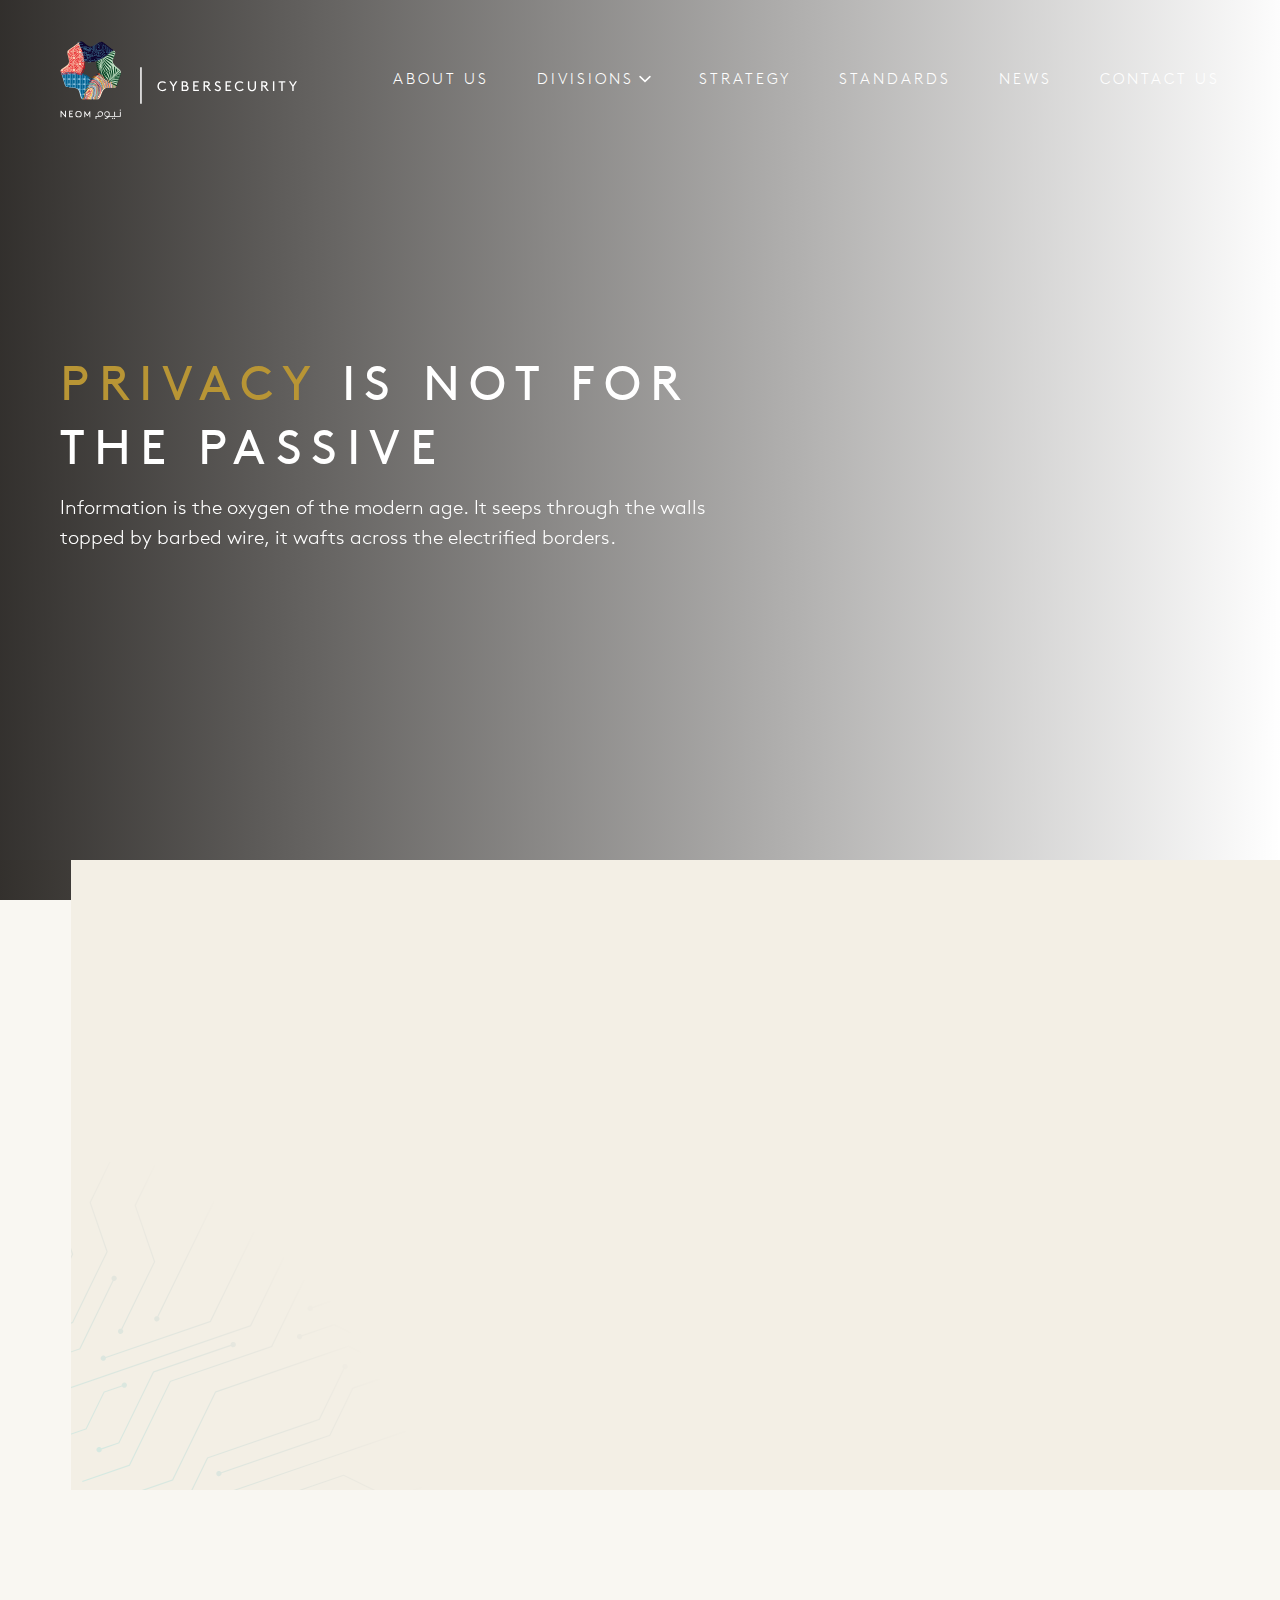
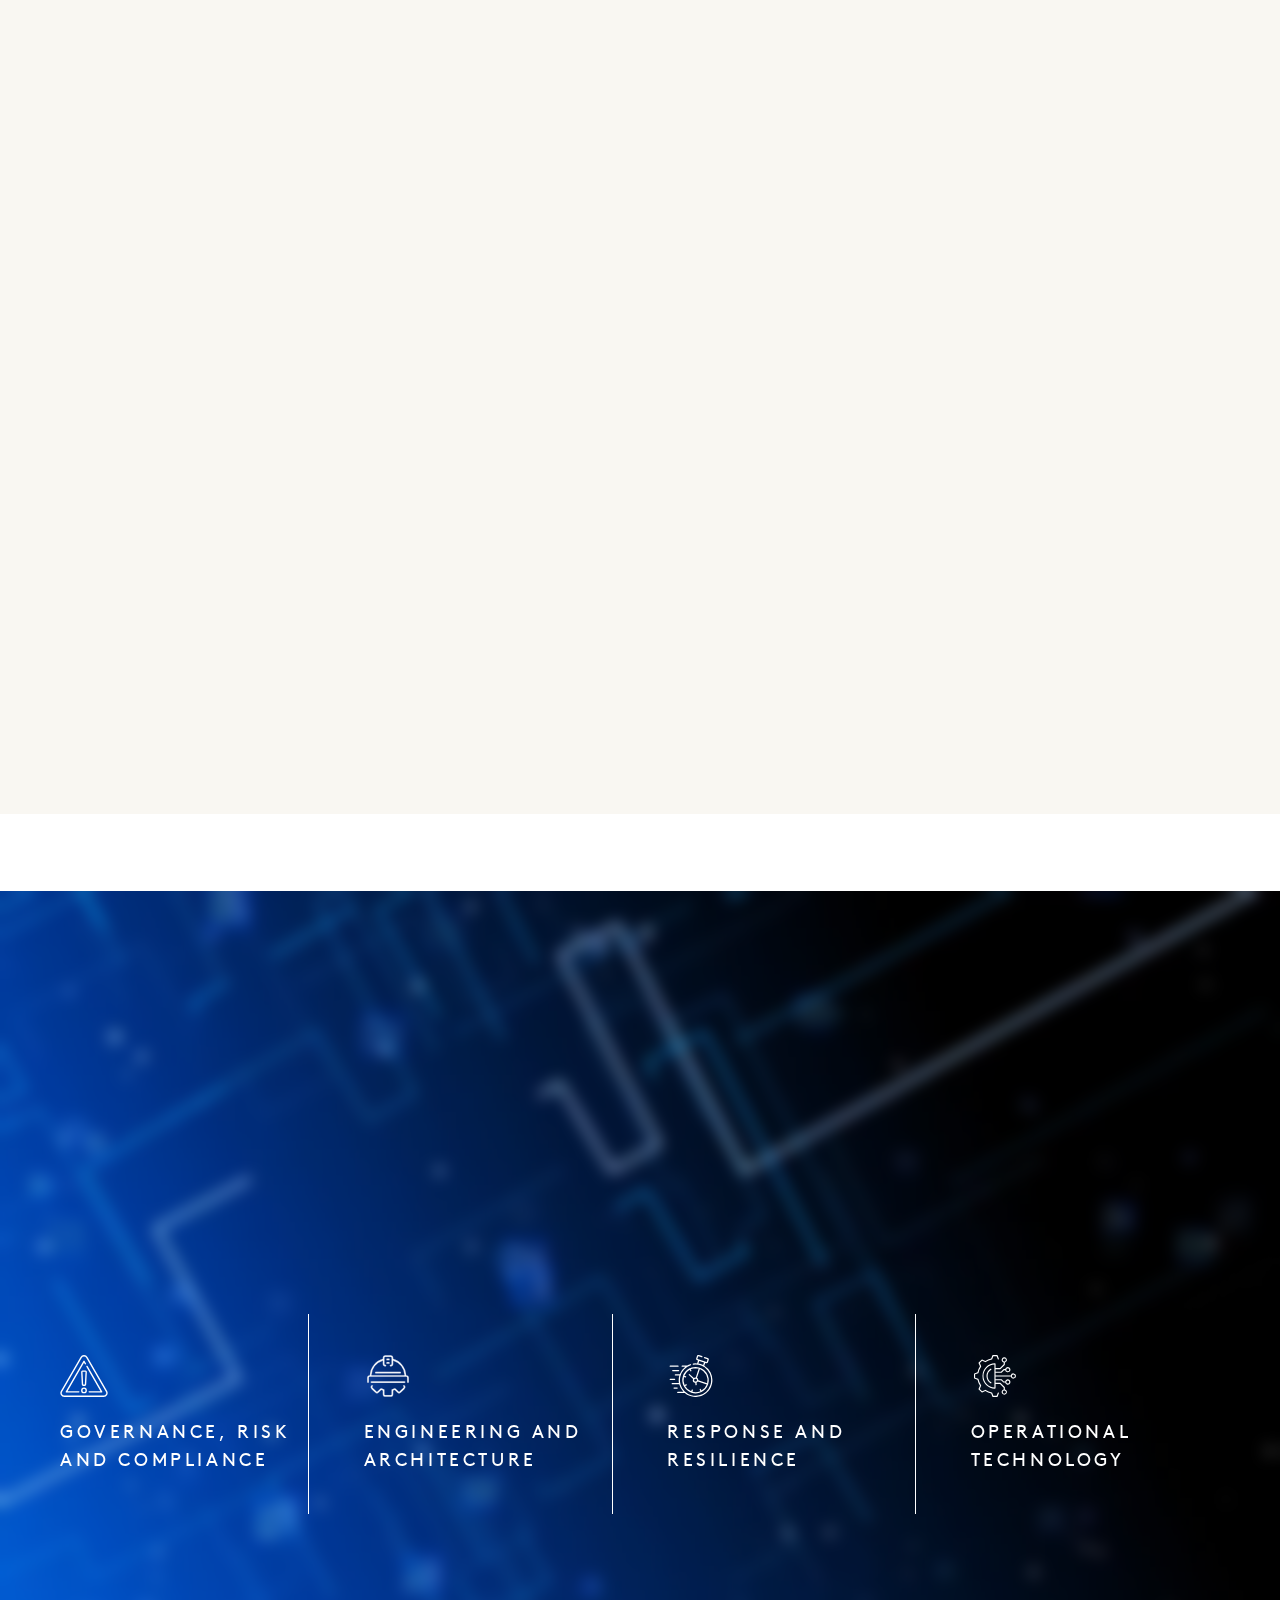
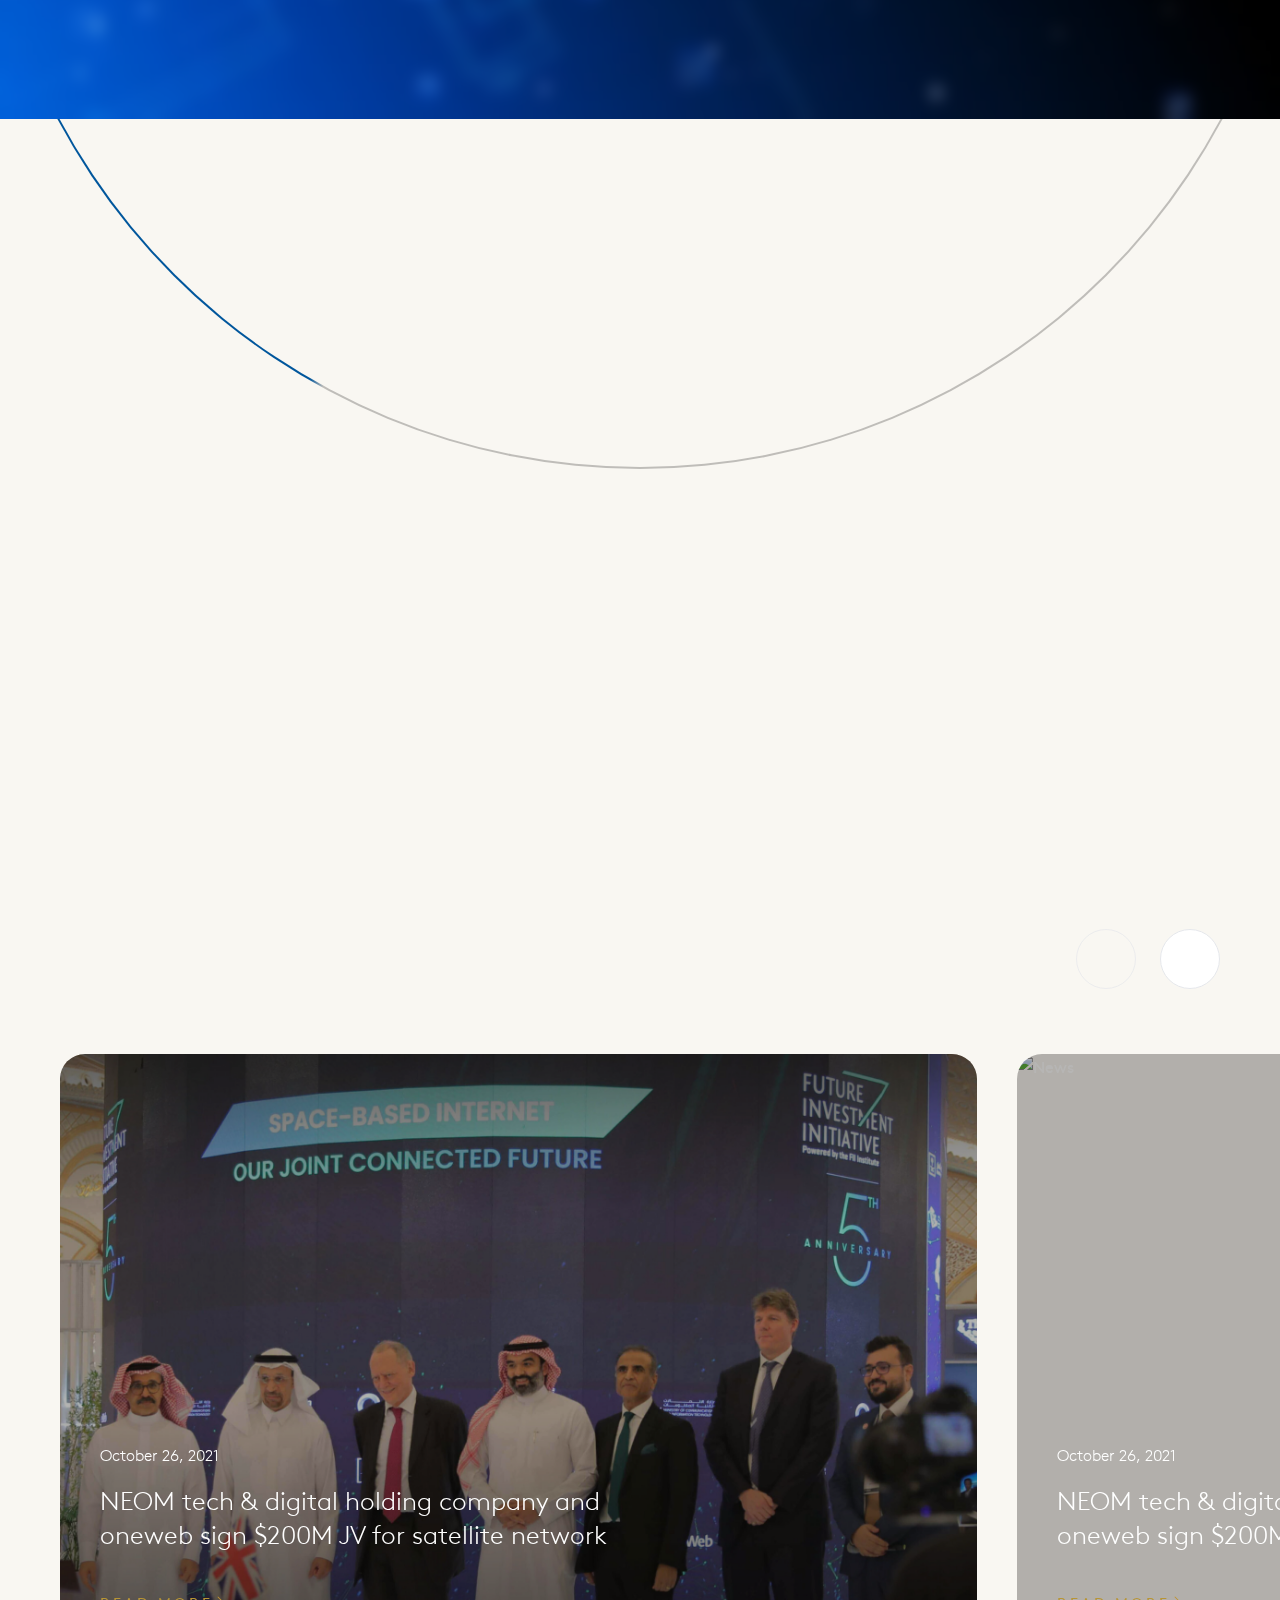
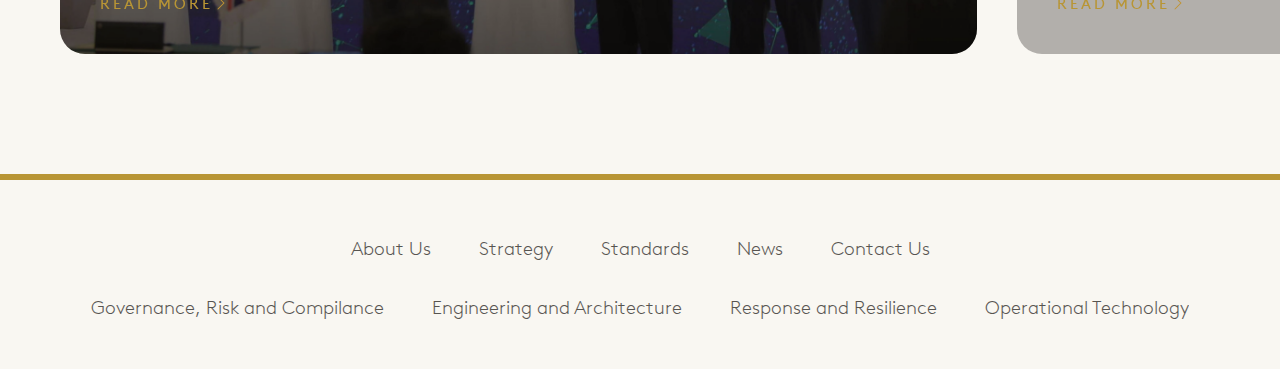
==== commit a6ffdea7: "origin" ====
--- a/index.html
+++ b/index.html
@@ -201,6 +201,7 @@
                             manage
                             Cybersecurity risks within NEOM’s environment and with its partners.
                         </p>
+                        <span id="quote_text" class="absolute bottom-[30px]"></span>
                     </div>
                     <!-- <span class="absolute mybrandIcon">
                     <img src="./assets/images/svg/banner-mission.svg" alt="brandIcon">
@@ -219,7 +220,7 @@
             </div>
             <div>
                 <p data-aos-once="true" data-aos="fade" data-aos-delay="500" data-aos-duration="700"
-                    class="text-black text-[28px] leading-[42px]" id="quote_text">
+                    class="text-black text-[28px] leading-[42px]">
                     NEOM will be the most secured <span class="text-gold">humanity centered</span> cognitive region
                     where bold dreams are realised.
                 </p>
@@ -253,7 +254,8 @@
                     cybersecurity program will be fuelled <br> a secure by design approach</p>
             </div>
             <div class="mt-[77px]">
-                <img src="./assets/images/home/neom-shield.png" class="lazy" loading="lazy" alt="Neom Shield">
+                <div id="includedContent"></div>
+                <!-- <img src="./assets/images/home/neom-shield.png" class="lazy" loading="lazy" alt="Neom Shield"> -->
             </div>
         </section>
     </section>
@@ -327,22 +329,22 @@
                 </div>
             </div>
 
-            <span data-aos-once="true" data-aos="fade-up" data-aos-duration="500" onclick="slide(1)"
+            <span data-aos-once="true" data-aos="fade-up" data-aos-duration="500" onclick="slide(1)" onmouseover="stopCarousel()" onmouseleave="startTheCarousel()"
                 class="w-[98px] h-[98px] transition-all cursor-pointer hover:bg-[#9c9b98]  nav-ball duration-500 flex justify-center tracking-[3px] text-white text-[42px] brown-light items-center  rounded-full carouselcircleBlue absolute top-[205px] left-[330px] ">
                 01
             </span>
             <span data-aos-once="true" data-aos="fade-up" data-aos-delay="200" data-aos-duration="500"
-                onclick="slide(2)"
+                onclick="slide(2)" onmouseover="stopCarousel()" onmouseleave="startTheCarousel()"
                 class="w-[98px] h-[98px] transition-all cursor-pointer hover:bg-[#9c9b98] nav-ball duration-300  flex justify-center tracking-[3px] text-white text-[42px] brown-light items-center rounded-full bg-[#bfbdb9]  absolute top-[285px] left-[540px] ">
                 02
             </span>
             <span data-aos-once="true" data-aos="fade-up" data-aos-delay="400" data-aos-duration="500"
-                onclick="slide(3)"
+                onclick="slide(3)" onmouseover="stopCarousel()" onmouseleave="startTheCarousel()"
                 class="w-[98px] h-[98px] transition-all cursor-pointer hover:bg-[#9c9b98] nav-ball duration-300  flex justify-center tracking-[3px] text-white text-[42px] brown-light items-center rounded-full bg-[#bfbdb9] absolute top-[290px] left-[780px] ">
                 03
             </span>
             <span data-aos-once="true" data-aos="fade-up" data-aos-delay="600" data-aos-duration="500"
-                onclick="slide(4)"
+                onclick="slide(4)" onmouseover="stopCarousel()" onmouseleave="startTheCarousel()"
                 class="w-[98px] h-[98px] transition-all cursor-pointer hover:bg-[#9c9b98] nav-ball duration-300  flex justify-center tracking-[3px] text-white text-[42px] brown-light items-center rounded-full bg-[#bfbdb9] absolute top-[205px] right-[330px] ">
                 04
             </span>
@@ -355,16 +357,16 @@
 
             <div class="myCarousel mt-[320px] relative ">
                 <div
-                    class="slide slideOne flex flex-col slide-active transition-all duration-300   items-center text-center">
+                    class="slide slideOne flex flex-col slide-active transition-all duration-300   items-center text-center" onmouseover="stopCarousel()" onmouseleave="startTheCarousel()">
                     <span data-aos-once="true" data-aos="fade-up" data-aos-duration="700"
                         class="text-[28px]">Audacious</span>
                     <span data-aos-once="true" data-aos="fade-up" data-aos-delay="300" data-aos-duration="700"
                         class="mt-[22px] brown-light text-lg leading-[28px] w-1/2 mb-12">Bold enough to broaden
                         imaginations, inspire futuristic ideas, and create a world center for creative people​</span>
                     <img data-aos-once="true" data-aos="fade-up" data-aos-duration="700"
-                        src="./assets/images/home/audacious.svg" class="lazy" loading="lazy" alt="Compelling">
-                </div>
-                <div class="slide slideTwo flex flex-col hidden transition-all duration-300  items-center text-center">
+                        src="./assets/images/home/audacious.svg" class="lazy max-w-[213px] max-h-[203px]" loading="lazy" alt="Compelling">
+                </div>
+                <div class="slide slideTwo flex flex-col hidden transition-all duration-300  items-center text-center" onmouseover="stopCarousel()" onmouseleave="startTheCarousel()">
                     <span data-aos-once="true" data-aos="fade-up" data-aos-duration="700"
                         class="text-[28px]">Compelling</span>
                     <span data-aos-once="true" data-aos="fade-up" data-aos-delay="300" data-aos-duration="700"
@@ -372,10 +374,10 @@
                         memorable, yet capture the essence of the cybersecurity practice; should reflect the common
                         business language</span>
                     <img data-aos-once="true" data-aos="fade-up" data-aos-duration="700"
-                        src="./assets/images/home/compelling.svg" class="lazy" loading="lazy" alt="Compelling">
+                        src="./assets/images/home/compelling.svg" class="lazy max-w-[213px] max-h-[203px]" loading="lazy" alt="Compelling">
                 </div>
                 <div
-                    class="slide slideThree flex flex-col hidden transition-all duration-300  items-center text-center">
+                    class="slide slideThree flex flex-col hidden transition-all duration-300  items-center text-center" onmouseover="stopCarousel()" onmouseleave="startTheCarousel()">
                     <span data-aos-once="true" data-aos="fade-up" data-aos-duration="700"
                         class="text-[28px]">Inspirational</span>
                     <span data-aos-once="true" data-aos="fade-up" data-aos-delay="300" data-aos-duration="700"
@@ -383,9 +385,9 @@
                         master strategy (e.g. NEOM Value Proposition) to inspire a rapidly evolving digital society
                         ​</span>
                     <img data-aos-once="true" data-aos="fade-right" data-aos-duration="700"
-                        src="./assets/images/home/inspirational.png" class="lazy" loading="lazy" alt="Compelling">
-                </div>
-                <div class="slide slideFour flex flex-col hidden transition-all duration-300  items-center text-center">
+                        src="./assets/images/home/inspirational.png" class="lazy max-w-[213px] max-h-[203px]" loading="lazy" alt="Compelling">
+                </div>
+                <div class="slide slideFour flex flex-col hidden transition-all duration-300  items-center text-center" onmouseover="stopCarousel()" onmouseleave="startTheCarousel()">
                     <span data-aos-once="true" data-aos="fade-right" data-aos-duration="700"
                         class="text-[28px]">Actionable</span>
                     <span data-aos-once="true" data-aos="fade-up" data-aos-delay="300" data-aos-duration="700"
@@ -393,7 +395,7 @@
                         translate vision into a working model that drives short & long term success and fosters a
                         future-oriented approach to cybersecurity​</span>
                     <img data-aos-once="true" data-aos="fade-right" data-aos-duration="700"
-                        src="./assets/images/home/actionable.svg" class="lazy" loading="lazy" alt="Compelling">
+                        src="./assets/images/home/actionable.svg" class="lazy max-w-[213px] max-h-[203px]" loading="lazy" alt="Compelling">
                 </div>
             </div>
         </div>
@@ -644,7 +646,11 @@
     <script src="./assets/js/lottie-player.js"></script>
     <script src="./assets/js/lottie-interactivity.min.js"></script>
     <script src="./assets/js/lottie-home.js"></script>
-
+    <script> 
+        $(function(){
+          $("#includedContent").load("neom-shield.html"); 
+        });
+        </script> 
 </body>
 
 </html>--- a/assets/styles/global.css
+++ b/assets/styles/global.css
@@ -399,5 +399,39 @@
     box-shadow: inset 0 0 6px #00000029;
 }
 .shadowApna{
+    
     box-shadow: 0 0 6px #00000029;
-}+}
+.customScroll::-webkit-scrollbar {
+    width: 4px;
+}
+
+.customScroll::-webkit-scrollbar-track {
+    /* -webkit-box-shadow: inset 0 0 6px rgba(0,0,0,0.3);  */
+    
+    border-radius: 10px;
+}
+ 
+.customScroll::-webkit-scrollbar-thumb {
+    border-radius: 10px;
+    background-color: #ebc03f; 
+    /* -webkit-box-shadow: inset 0 0 6px rgba(0,0,0,0.5);  */
+}
+.customScroll2::-webkit-scrollbar {
+    width: 7px;
+}
+
+.customScroll2::-webkit-scrollbar-track { 
+    background-color: #86878659;
+    border-radius: 3px;
+}
+ 
+.customScroll2::-webkit-scrollbar-thumb {
+    border-radius: 3px;
+    background-color: #B89535; 
+    /* -webkit-box-shadow: inset 0 0 6px rgba(0,0,0,0.5);  */
+}
+
+
+
+ 